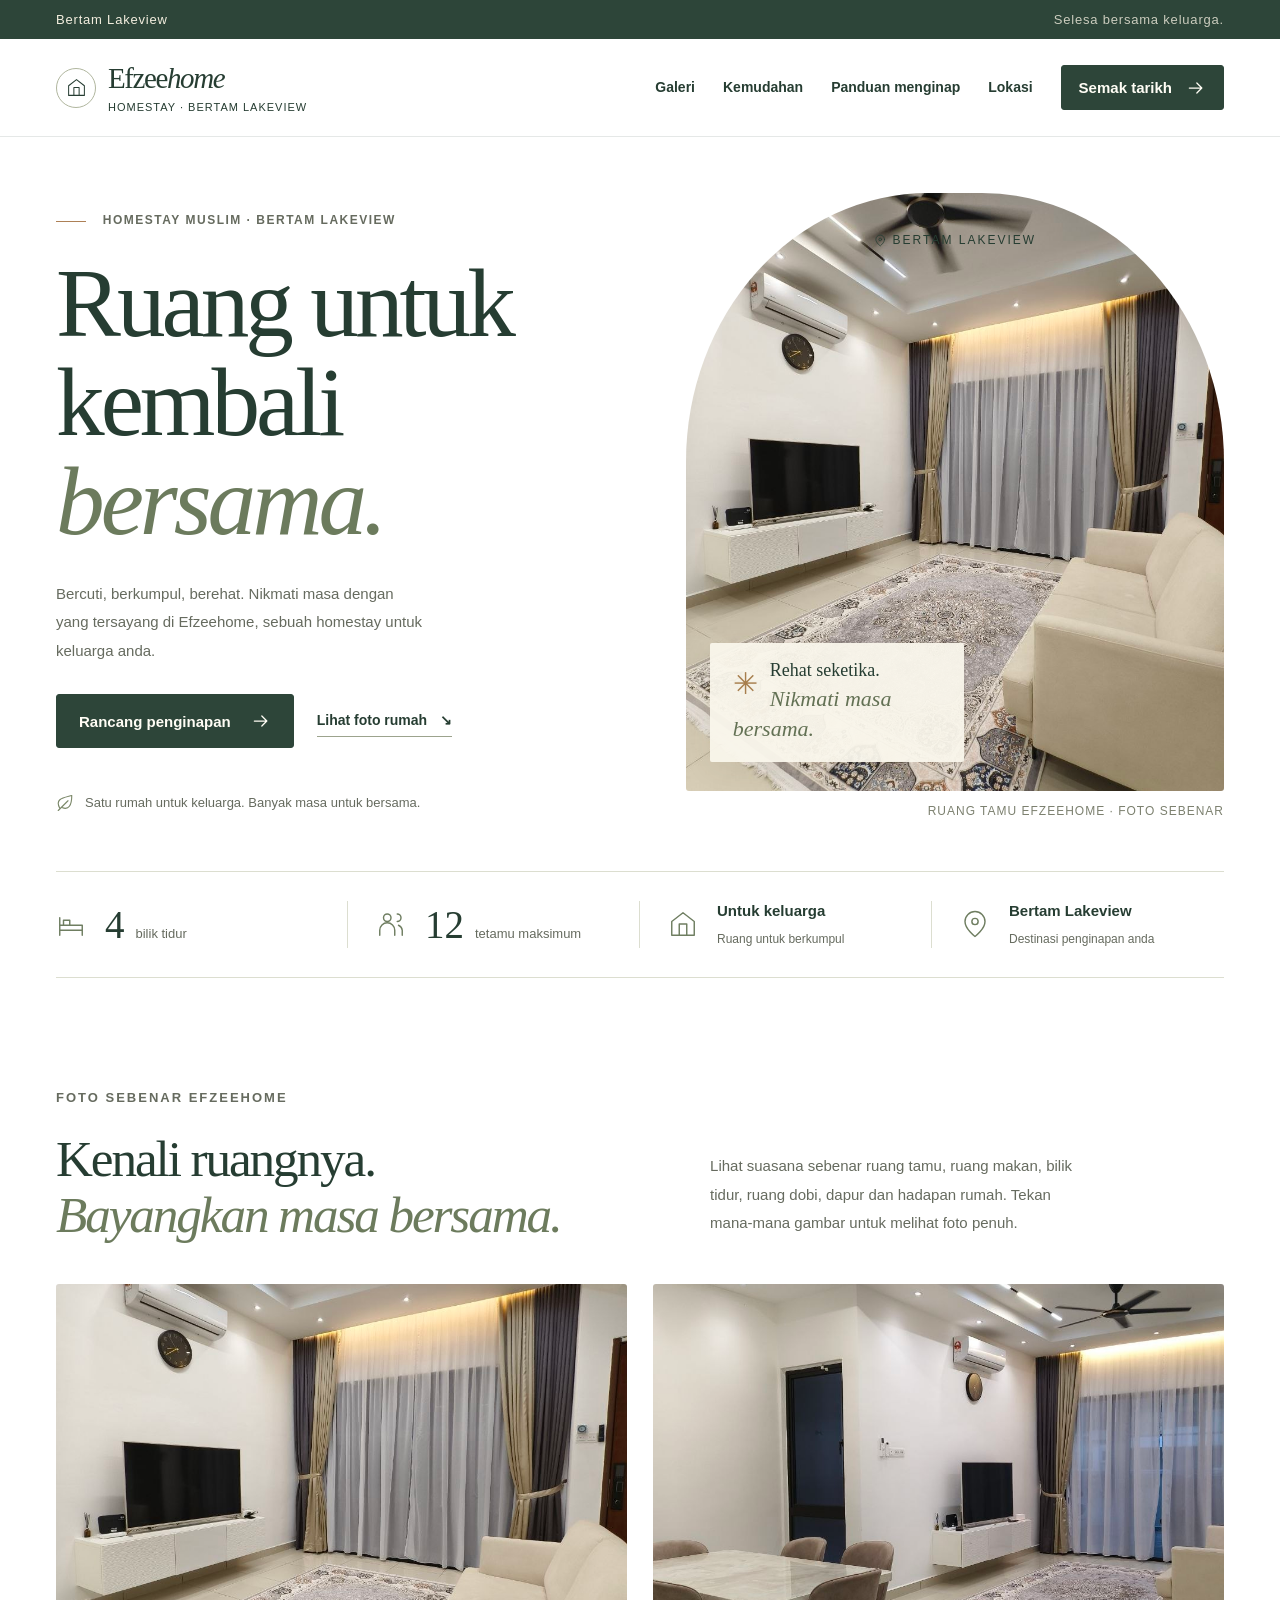
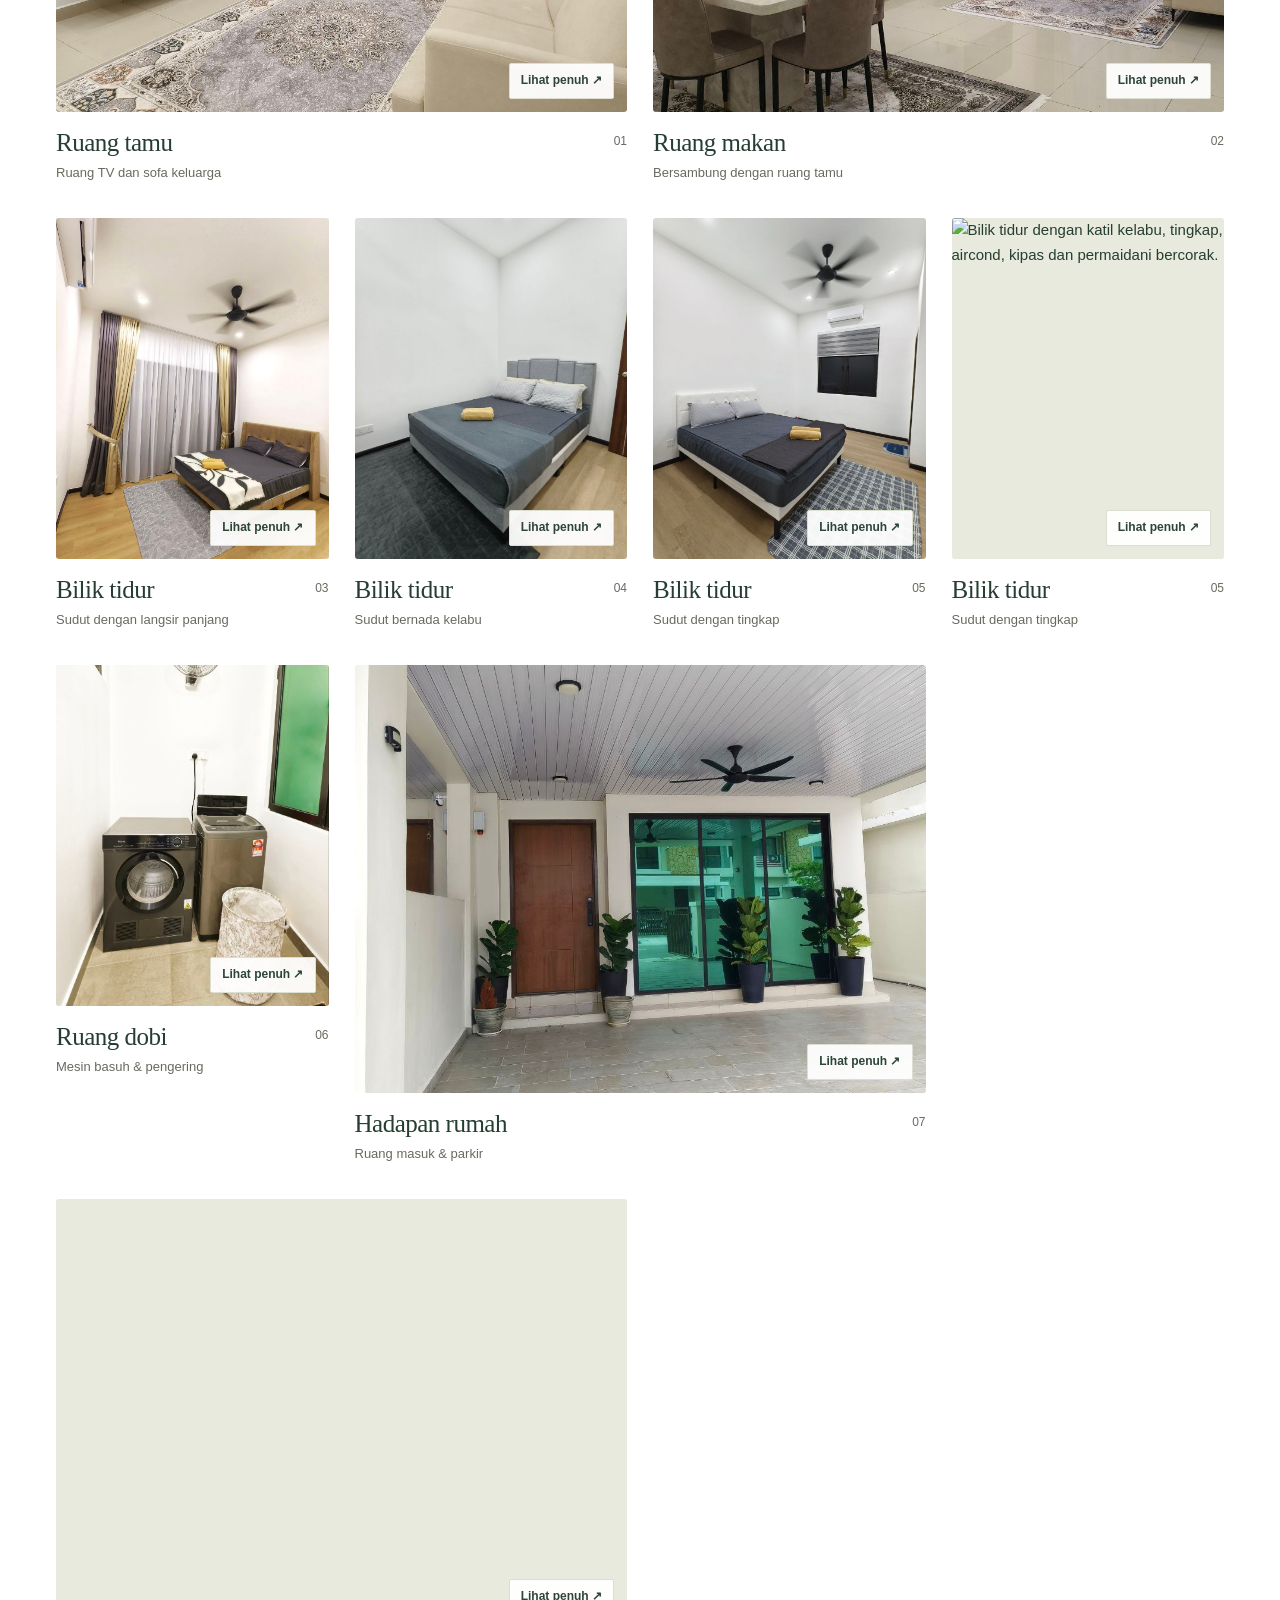
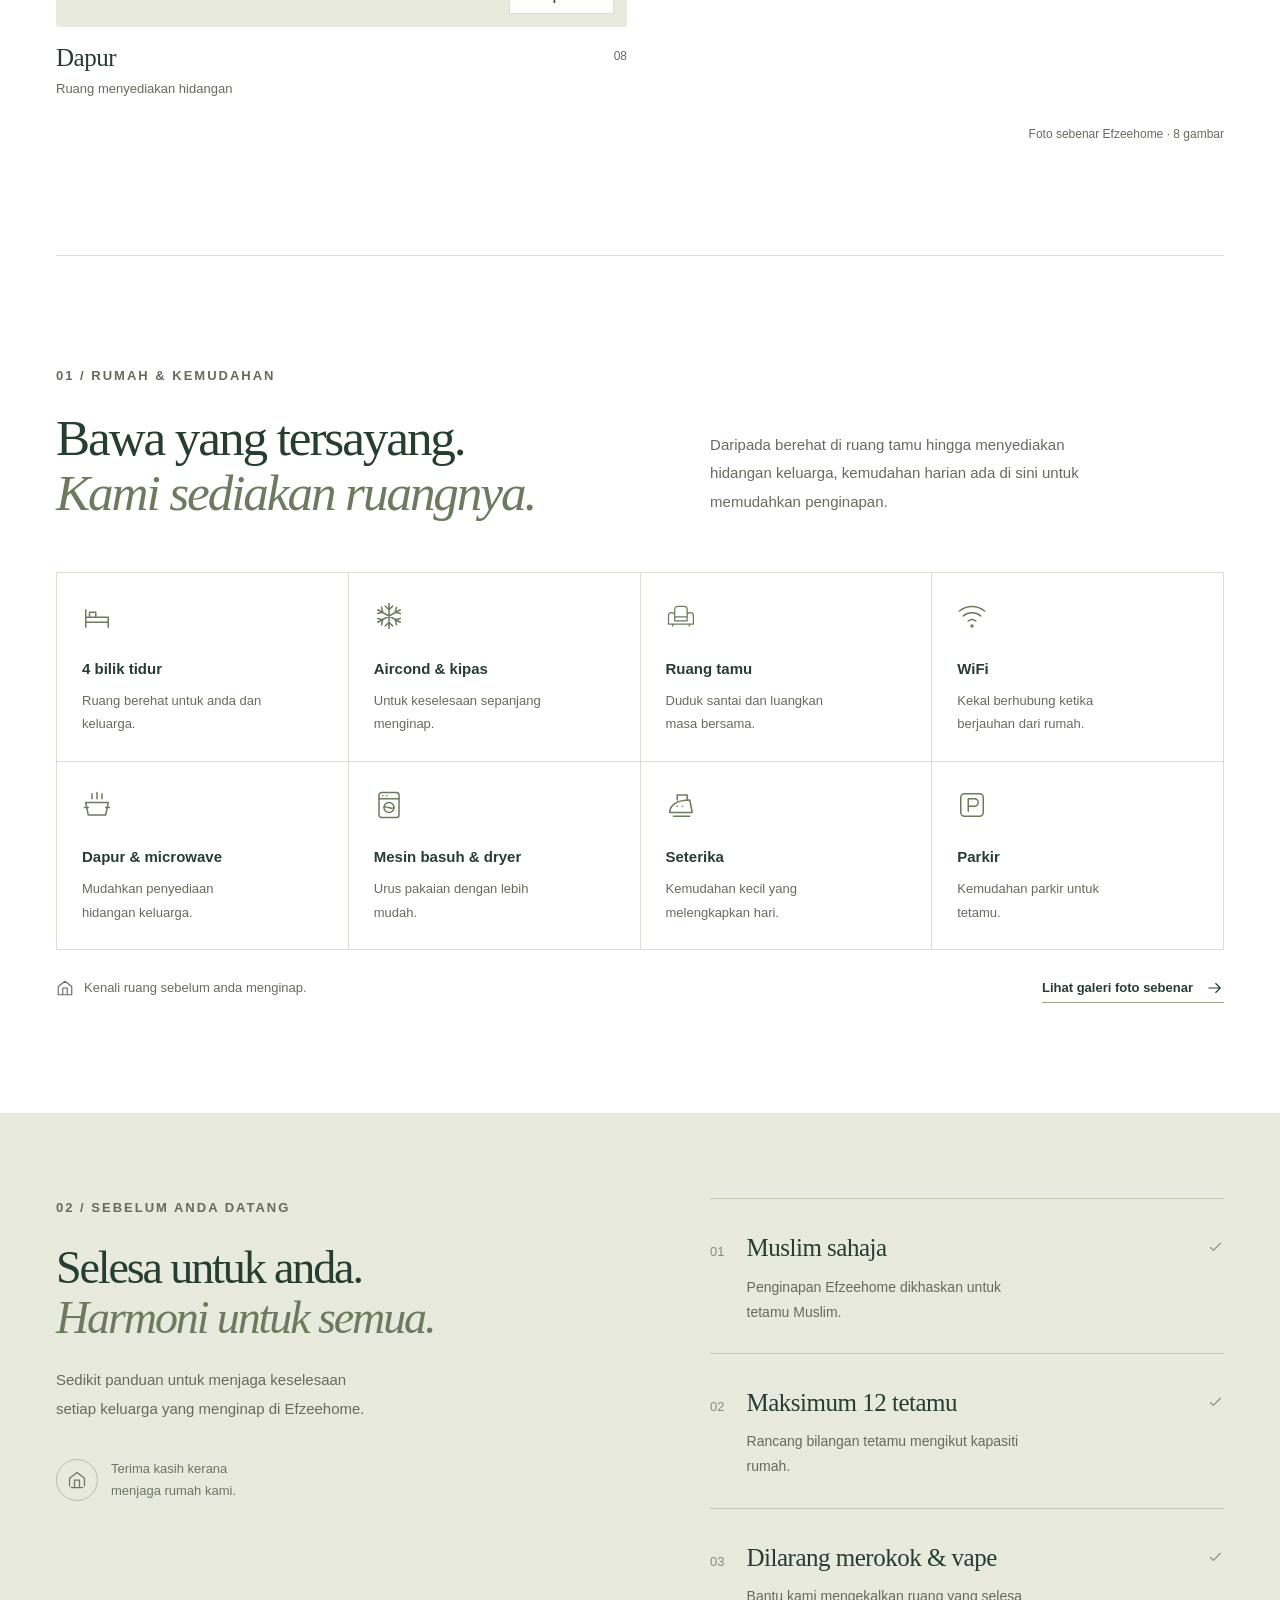
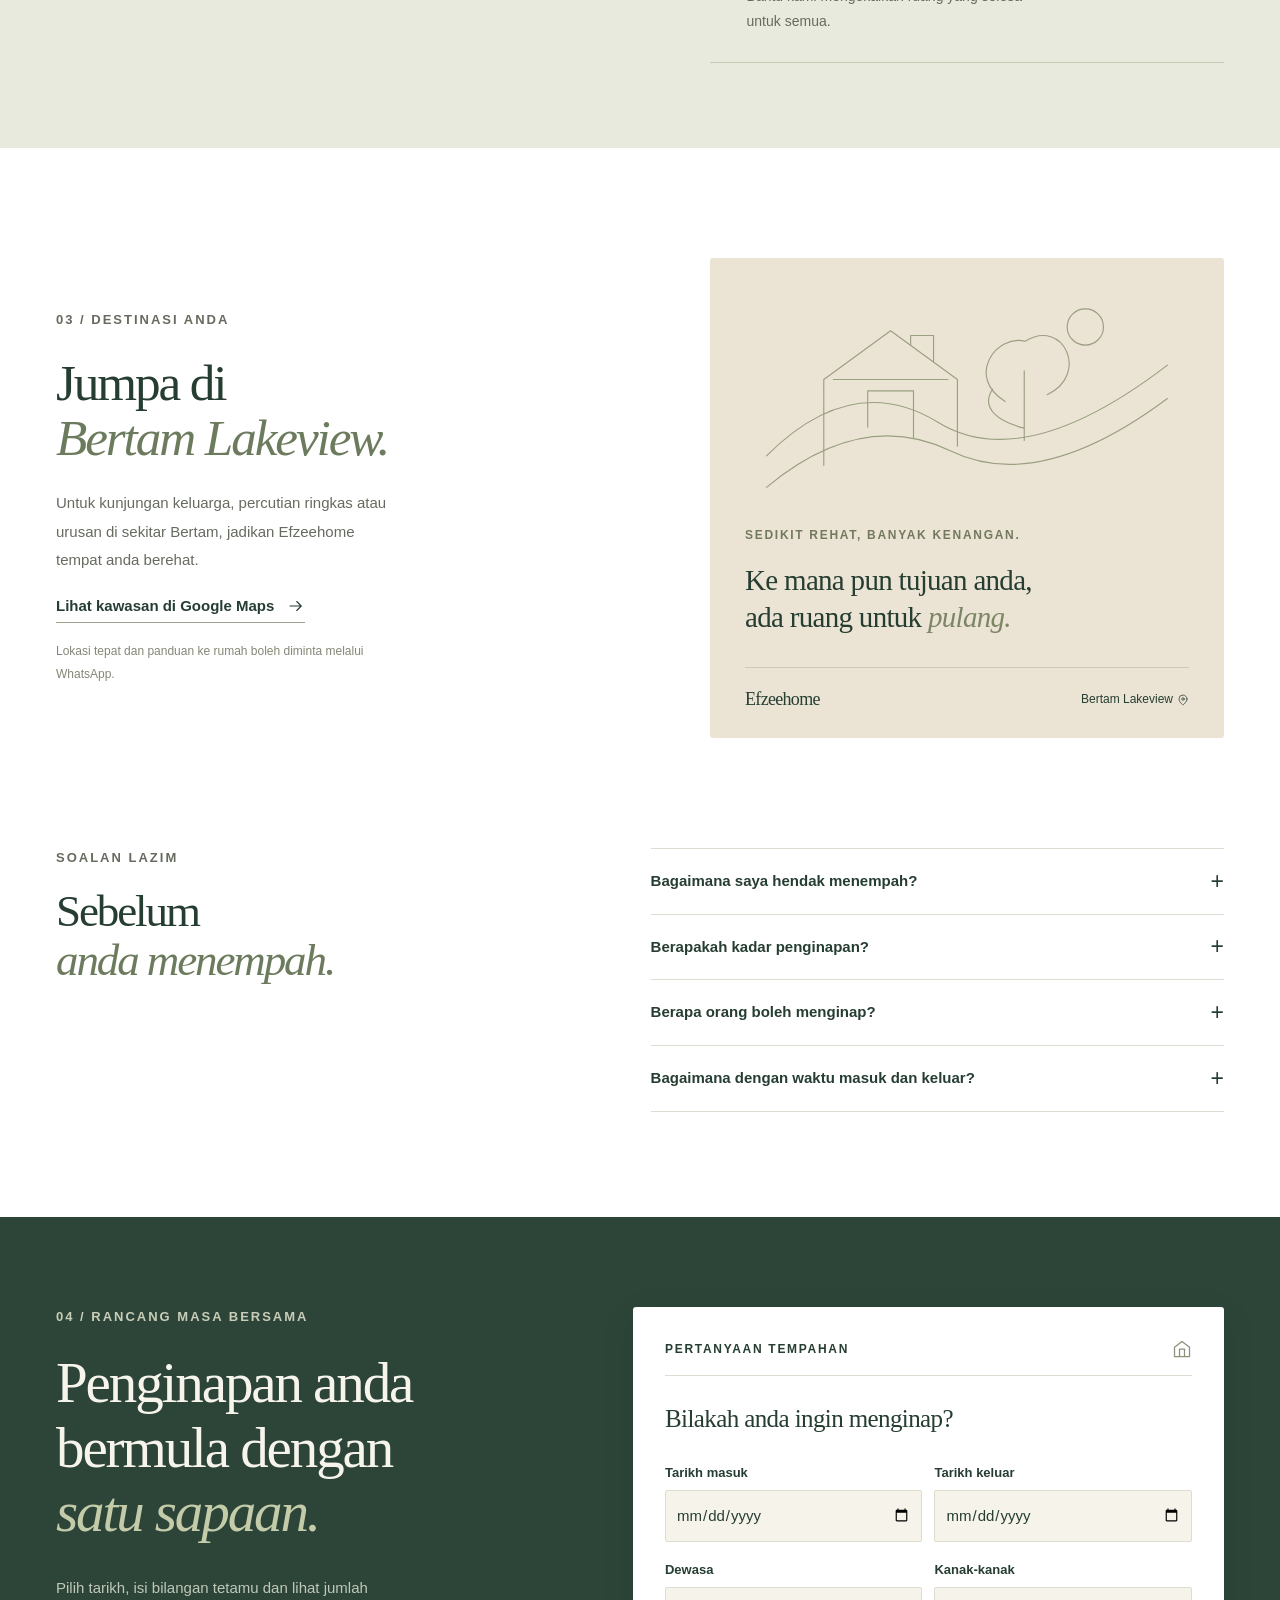
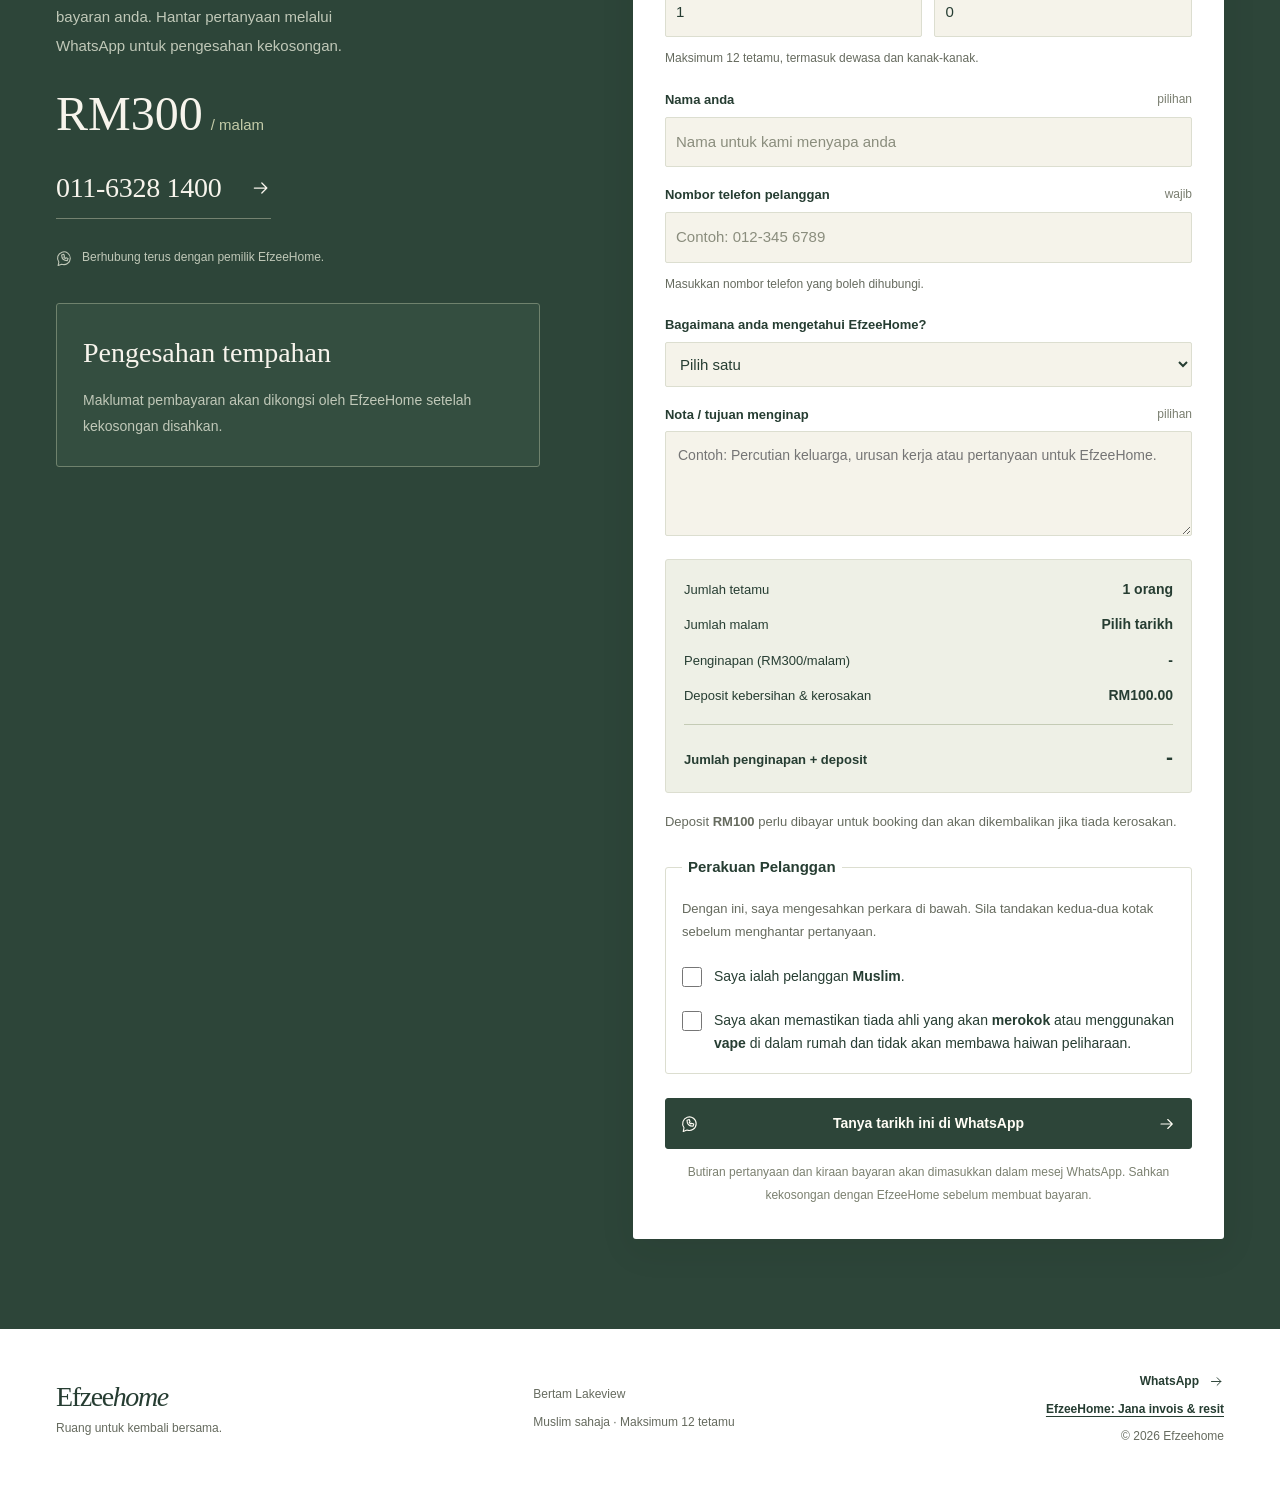
==== index.html @ b9b0daaa "add bilik4 image and index" ====
<!doctype html>
<html lang="ms" class="no-js">
<head>
  <meta charset="utf-8">
  <meta name="viewport" content="width=device-width, initial-scale=1">
  <meta name="theme-color" content="#2d4539">
  <meta name="description" content="Efzeehome, homestay Muslim di Bertam Lakeview. 4 bilik tidur, maksimum 12 tetamu dan kemudahan untuk keluarga. Tanya kadar dan kekosongan melalui WhatsApp.">
  <meta property="og:title" content="Efzeehome — Ruang untuk kembali bersama">
  <meta property="og:description" content="Homestay keluarga di Bertam Lakeview. 4 bilik tidur, maksimum 12 tetamu. Semak tarikh melalui WhatsApp.">
  <meta property="og:type" content="website">
  <meta property="og:locale" content="ms_MY">
  <meta property="og:url" content="https://efzeehome-bertam.vocalhen32.chatgpt.site">
  <meta property="og:image" content="assets/images/share-card.png">
  <link rel="canonical" href="https://efzeehome-bertam.vocalhen32.chatgpt.site">
  <link rel="icon" href="assets/icons/favicon.svg" type="image/svg+xml">
  <link rel="preload" href="assets/images/ruang-tamu.jpg" as="image" type="image/jpeg">
  <link rel="stylesheet" href="css/style.css">
  <script src="js/script.js" defer></script>
  <title>Efzeehome | Homestay Keluarga di Bertam Lakeview</title>
</head>
<body>
<a class="skip-link" href="#utama">Langkau ke kandungan</a>
<svg class="icon-defs" xmlns="http://www.w3.org/2000/svg" aria-hidden="true"><defs>
  <symbol id="i-arrow" viewBox="0 0 24 24"><path d="M4 12h15m-6-6 6 6-6 6"/></symbol>
  <symbol id="i-home" viewBox="0 0 24 24"><path d="m3 10 9-7 9 7v11H3ZM9 21v-9h6v9"/></symbol>
  <symbol id="i-bed" viewBox="0 0 24 24"><path d="M3 7v14m18-8v8M3 17h18M3 13h18v4H3ZM6 9h5v4H6Z"/></symbol>
  <symbol id="i-people" viewBox="0 0 24 24"><circle cx="9" cy="7" r="3"/><path d="M3 21v-4a6 6 0 0 1 12 0v4m2-17a3 3 0 0 1 0 6m1 3a5 5 0 0 1 3 4v4"/></symbol>
  <symbol id="i-wifi" viewBox="0 0 24 24"><path d="M2 8a16 16 0 0 1 20 0M5 12a11 11 0 0 1 14 0m-10 4a5 5 0 0 1 6 0"/><circle cx="12" cy="20" r=".8"/></symbol>
  <symbol id="i-snow" viewBox="0 0 24 24"><path d="M12 2v20M3 7l18 10M3 17 21 7M9 4l3 3 3-3M9 20l3-3 3 3M3 10l4-1-1-4M18 19l-1-4 4-1M6 19l1-4-4-1M21 10l-4-1 1-4"/></symbol>
  <symbol id="i-kitchen" viewBox="0 0 24 24"><path d="M3 10h18l-2 10H5ZM5 14H2m17 0h3M8 7V3m4 4V2m4 5V3"/></symbol>
  <symbol id="i-washer" viewBox="0 0 24 24"><rect x="4" y="2" width="16" height="20" rx="2"/><path d="M4 7h16M7 4.5h.1m3 0h.1"/><circle cx="12" cy="14" r="4"/><path d="M8 14c2-2 5 2 8 0"/></symbol>
  <symbol id="i-iron" viewBox="0 0 24 24"><path d="M3 18c0-6 6-10 16-10l2 10ZM9 8V4h8v4M6 21h13m-10-8h.1m4 0h.1"/></symbol>
  <symbol id="i-parking" viewBox="0 0 24 24"><rect x="3" y="3" width="18" height="18" rx="3"/><path d="M9 17V7h5a3 3 0 0 1 0 6H9"/></symbol>
  <symbol id="i-sofa" viewBox="0 0 24 24"><path d="M6 11V7a3 3 0 0 1 3-3h6a3 3 0 0 1 3 3v4M6 14h12M3 10a3 3 0 0 1 3 3v5h12v-5a3 3 0 0 1 6 0v8H0v-8a3 3 0 0 1 3-3ZM4 21v2m16-2v2" transform="translate(2 1) scale(.83)"/></symbol>
  <symbol id="i-micro" viewBox="0 0 24 24"><rect x="2" y="5" width="20" height="14" rx="2"/><path d="M5 8h10v8H5ZM18 9h1m-1 4h1M5 21v-2m14 2v-2"/></symbol>
  <symbol id="i-pin" viewBox="0 0 24 24"><path d="M20 10c0 6-8 12-8 12S4 16 4 10a8 8 0 1 1 16 0Z"/><circle cx="12" cy="10" r="2.5"/></symbol>
  <symbol id="i-check" viewBox="0 0 24 24"><path d="m5 12 4 4L19 6"/></symbol>
  <symbol id="i-chat" viewBox="0 0 24 24"><path d="m4 17-1 5 5-2a9 9 0 1 0-4-3Z"/><path d="M8 7c0 5 3 8 8 8l1-3-3-1-1 1-2-2 1-1-1-3Z"/></symbol>
  <symbol id="i-leaf" viewBox="0 0 24 24"><path d="M5 19C-2 6 10 5 21 2c0 13-4 20-13 16M3 22 16 9"/></symbol>
</defs></svg>

<div class="topline"><span>Bertam Lakeview</span><span class="topline-right">Selesa bersama keluarga.</span></div>
<header class="site-header">
  <div class="header-inner">
    <a class="brand" href="#" aria-label="Efzeehome, halaman utama"><span class="brand-mark"><svg class="icon" aria-hidden="true"><use href="#i-home"/></svg></span><span>Efzee<span class="brand-light">home</span><small>HOMESTAY · BERTAM LAKEVIEW</small></span></a>
    <button class="menu-toggle" aria-expanded="false" aria-controls="main-nav"><span class="menu-bars" aria-hidden="true"></span><span class="menu-label">Menu</span></button>
    <nav id="main-nav" aria-label="Navigasi utama">
      <a href="#galeri">Galeri</a><a href="#kemudahan">Kemudahan</a><a href="#panduan">Panduan menginap</a><a href="#lokasi">Lokasi</a>
      <a href="#tempahan" class="button button-small">Semak tarikh <svg class="icon" aria-hidden="true"><use href="#i-arrow"/></svg></a>
    </nav>
  </div>
</header>

<main id="utama">
  <section class="hero section-wrap" aria-labelledby="hero-title">
    <div class="hero-copy">
      <p class="eyebrow"><span class="tiny-line"></span> HOMESTAY MUSLIM · BERTAM LAKEVIEW</p>
      <h1 id="hero-title">Ruang untuk<br>kembali<br><em>bersama.</em></h1>
      <p class="hero-description">Bercuti, berkumpul, berehat. Nikmati masa dengan yang tersayang di Efzeehome, sebuah homestay untuk keluarga anda.</p>
      <div class="hero-actions"><a class="button" href="#tempahan">Rancang penginapan <svg class="icon" aria-hidden="true"><use href="#i-arrow"/></svg></a><a class="text-link" href="#galeri">Lihat foto rumah <span aria-hidden="true">↘</span></a></div>
      <div class="hero-note"><svg class="icon" aria-hidden="true"><use href="#i-leaf"/></svg><span>Satu rumah untuk keluarga. Banyak masa untuk bersama.</span></div>
    </div>
    <figure class="hero-art">
      <div class="art-frame"><img src="assets/images/ruang-tamu.jpg" alt="Ruang tamu sebenar Efzeehome dengan sofa krim, televisyen, permaidani dan langsir panjang." width="960" height="1280" fetchpriority="high"><div class="art-label"><span class="small-sun" aria-hidden="true">✳</span> Rehat seketika.<br><em>Nikmati masa bersama.</em></div><div class="art-location"><svg class="icon" aria-hidden="true"><use href="#i-pin"/></svg> Bertam Lakeview</div></div>
      <figcaption>RUANG TAMU EFZEEHOME · FOTO SEBENAR</figcaption>
    </figure>
  </section>

  <section class="quick-facts section-wrap" aria-label="Ringkasan penginapan">
    <div class="fact"><svg class="icon" aria-hidden="true"><use href="#i-bed"/></svg><div><strong>4</strong><span>bilik tidur</span></div></div>
    <div class="fact"><svg class="icon" aria-hidden="true"><use href="#i-people"/></svg><div><strong>12</strong><span>tetamu maksimum</span></div></div>
    <div class="fact fact-text"><svg class="icon" aria-hidden="true"><use href="#i-home"/></svg><div><strong>Untuk keluarga</strong><span>Ruang untuk berkumpul</span></div></div>
    <div class="fact fact-text"><svg class="icon" aria-hidden="true"><use href="#i-pin"/></svg><div><strong>Bertam Lakeview</strong><span>Destinasi penginapan anda</span></div></div>
  </section>

  <section id="galeri" class="gallery-section section-wrap section-space" aria-labelledby="gallery-title">
    <div class="section-heading"><p class="eyebrow">FOTO SEBENAR EFZEEHOME</p><h2 id="gallery-title">Kenali ruangnya.<br><em>Bayangkan masa bersama.</em></h2><p>Lihat suasana sebenar ruang tamu, ruang makan, bilik tidur, ruang dobi, dapur dan hadapan rumah. Tekan mana-mana gambar untuk melihat foto penuh.</p></div>
    <div class="photo-grid">
      <a class="gallery-card gallery-wide" href="assets/images/ruang-tamu.jpg" target="_blank" rel="noopener noreferrer" aria-label="Lihat foto penuh: Ruang tamu · Ruang TV dan sofa keluarga" aria-haspopup="dialog" aria-controls="photo-viewer" data-caption="Ruang tamu · Ruang TV dan sofa keluarga">
        <figure><div class="gallery-image"><img src="assets/images/ruang-tamu.jpg" alt="Ruang tamu dengan televisyen, sofa krim, permaidani dan langsir panjang." width="960" height="1280" loading="lazy" decoding="async"><span class="gallery-expand" aria-hidden="true">Lihat penuh ↗</span></div><figcaption><div><h3>Ruang tamu</h3><p>Ruang TV dan sofa keluarga</p></div><span class="gallery-number" aria-hidden="true">01</span></figcaption></figure>
      </a>
      <a class="gallery-card gallery-wide" href="assets/images/ruang-makan.jpg" target="_blank" rel="noopener noreferrer" aria-label="Lihat foto penuh: Ruang makan · Bersambung dengan ruang tamu" aria-haspopup="dialog" aria-controls="photo-viewer" data-caption="Ruang makan · Bersambung dengan ruang tamu">
        <figure><div class="gallery-image"><img src="assets/images/ruang-makan.jpg" alt="Meja makan dan kerusi, dengan ruang tamu Efzeehome di bahagian belakang." width="960" height="1280" loading="lazy" decoding="async"><span class="gallery-expand" aria-hidden="true">Lihat penuh ↗</span></div><figcaption><div><h3>Ruang makan</h3><p>Bersambung dengan ruang tamu</p></div><span class="gallery-number" aria-hidden="true">02</span></figcaption></figure>
      </a>
      <a class="gallery-card" href="assets/images/bilik-langsir.jpg" target="_blank" rel="noopener noreferrer" aria-label="Lihat foto penuh: Bilik tidur · Sudut dengan langsir panjang" aria-haspopup="dialog" aria-controls="photo-viewer" data-caption="Bilik tidur 1 · Sudut dengan langsir panjang">
        <figure><div class="gallery-image"><img src="assets/images/bilik-langsir.jpg" alt="Bilik tidur dengan katil berkepala kayu, langsir panjang, permaidani dan kipas siling." width="998" height="1280" loading="lazy" decoding="async"><span class="gallery-expand" aria-hidden="true">Lihat penuh ↗</span></div><figcaption><div><h3>Bilik tidur</h3><p>Sudut dengan langsir panjang</p></div><span class="gallery-number" aria-hidden="true">03</span></figcaption></figure>
      </a>
      <a class="gallery-card" href="assets/images/bilik-kelabu-terkini.jpg" target="_blank" rel="noopener noreferrer" aria-label="Lihat foto penuh: Bilik tidur · Sudut bernada kelabu" aria-haspopup="dialog" aria-controls="photo-viewer" data-caption="Bilik tidur 2 · Sudut bernada kelabu">
        <figure><div class="gallery-image"><img src="assets/images/bilik-kelabu-terkini.jpg" alt="Bilik tidur dengan katil kelabu, bantal, tuala dan permaidani gelap." width="960" height="1280" loading="lazy" decoding="async"><span class="gallery-expand" aria-hidden="true">Lihat penuh ↗</span></div><figcaption><div><h3>Bilik tidur</h3><p>Sudut bernada kelabu</p></div><span class="gallery-number" aria-hidden="true">04</span></figcaption></figure>
      </a>
      <a class="gallery-card" href="assets/images/bilik-tingkap.jpg" target="_blank" rel="noopener noreferrer" aria-label="Lihat foto penuh: Bilik tidur · Sudut dengan tingkap" aria-haspopup="dialog" aria-controls="photo-viewer" data-caption="Bilik tidur 3 · Sudut dengan tingkap">
        <figure><div class="gallery-image"><img src="assets/images/bilik-tingkap.jpg" alt="Bilik tidur dengan katil kelabu, tingkap, aircond, kipas dan permaidani bercorak." width="960" height="1280" loading="lazy" decoding="async"><span class="gallery-expand" aria-hidden="true">Lihat penuh ↗</span></div><figcaption><div><h3>Bilik tidur</h3><p>Sudut dengan tingkap</p></div><span class="gallery-number" aria-hidden="true">05</span></figcaption></figure>
      </a>

      <a class="gallery-card" href="assets/images/bilik4.jpg" target="_blank" rel="noopener noreferrer" aria-label="Lihat foto penuh: Bilik tidur · Sudut dengan tingkap" aria-haspopup="dialog" aria-controls="photo-viewer" data-caption="Bilik tidur 4 · Sudut dengan tingkap">
        <figure><div class="gallery-image"><img src="assets/images/bilik4.jpg" alt="Bilik tidur dengan katil kelabu, tingkap, aircond, kipas dan permaidani bercorak." width="960" height="1280" loading="lazy" decoding="async"><span class="gallery-expand" aria-hidden="true">Lihat penuh ↗</span></div><figcaption><div><h3>Bilik tidur</h3><p>Sudut dengan tingkap</p></div><span class="gallery-number" aria-hidden="true">05</span></figcaption></figure>
      </a>

      <a class="gallery-card gallery-laundry" href="assets/images/ruang-dobi.jpg" target="_blank" rel="noopener noreferrer" aria-label="Lihat foto penuh: Ruang dobi · Mesin basuh &amp; pengering" aria-haspopup="dialog" aria-controls="photo-viewer" data-caption="Ruang dobi · Mesin basuh &amp; pengering">
        <figure><div class="gallery-image"><img src="assets/images/ruang-dobi.jpg" alt="Ruang dobi EfzeeHome dengan mesin basuh, mesin pengering, bakul pakaian dan kipas dinding." width="841" height="1280" loading="lazy" decoding="async"><span class="gallery-expand" aria-hidden="true">Lihat penuh ↗</span></div><figcaption><div><h3>Ruang dobi</h3><p>Mesin basuh & pengering</p></div><span class="gallery-number" aria-hidden="true">06</span></figcaption></figure>
      </a>
      <a class="gallery-card gallery-wide" href="assets/images/hadapan-rumah.jpg" target="_blank" rel="noopener noreferrer" aria-label="Lihat foto penuh: Hadapan rumah · Ruang masuk &amp; parkir" aria-haspopup="dialog" aria-controls="photo-viewer" data-caption="Hadapan rumah · Ruang masuk &amp; parkir">
        <figure><div class="gallery-image"><img src="assets/images/hadapan-rumah.jpg" alt="Ruang berbumbung di hadapan rumah dengan pintu utama dan pintu kaca." width="960" height="1280" loading="lazy" decoding="async"><span class="gallery-expand" aria-hidden="true">Lihat penuh ↗</span></div><figcaption><div><h3>Hadapan rumah</h3><p>Ruang masuk & parkir</p></div><span class="gallery-number" aria-hidden="true">07</span></figcaption></figure>
      </a>
      <a class="gallery-card gallery-wide" href="assets/images/dapur.jpg" target="_blank" rel="noopener noreferrer" aria-label="Lihat foto penuh: Dapur · Ruang menyediakan hidangan" aria-haspopup="dialog" aria-controls="photo-viewer" data-caption="Dapur · Ruang menyediakan hidangan">
        <figure><div class="gallery-image"><img src="assets/images/dapur.jpg" alt="Dapur sebenar Efzeehome dengan kabinet putih, peti sejuk dan ruang kaunter." width="960" height="1280" loading="lazy" decoding="async"><span class="gallery-expand" aria-hidden="true">Lihat penuh ↗</span></div><figcaption><div><h3>Dapur</h3><p>Ruang menyediakan hidangan</p></div><span class="gallery-number" aria-hidden="true">08</span></figcaption></figure>
      </a>
    </div>
    <p class="gallery-footnote">Foto sebenar Efzeehome · 8 gambar</p>
  </section>

  <section id="kemudahan" class="amenities section-wrap section-space" aria-labelledby="amenity-title">
    <div class="section-heading"><p class="eyebrow">01 / RUMAH & KEMUDAHAN</p><h2 id="amenity-title">Bawa yang tersayang.<br><em>Kami sediakan ruangnya.</em></h2><p>Daripada berehat di ruang tamu hingga menyediakan hidangan keluarga, kemudahan harian ada di sini untuk memudahkan penginapan.</p></div>
    <div class="amenity-grid">
      <article class="amenity"><svg class="icon" aria-hidden="true"><use href="#i-bed"/></svg><h3>4 bilik tidur</h3><p>Ruang berehat untuk anda dan keluarga.</p></article>
      <article class="amenity"><svg class="icon" aria-hidden="true"><use href="#i-snow"/></svg><h3>Aircond & kipas</h3><p>Untuk keselesaan sepanjang menginap.</p></article>
      <article class="amenity"><svg class="icon" aria-hidden="true"><use href="#i-sofa"/></svg><h3>Ruang tamu</h3><p>Duduk santai dan luangkan masa bersama.</p></article>
      <article class="amenity"><svg class="icon" aria-hidden="true"><use href="#i-wifi"/></svg><h3>WiFi</h3><p>Kekal berhubung ketika berjauhan dari rumah.</p></article>
      <article class="amenity"><svg class="icon" aria-hidden="true"><use href="#i-kitchen"/></svg><h3>Dapur & microwave</h3><p>Mudahkan penyediaan hidangan keluarga.</p></article>
      <article class="amenity"><svg class="icon" aria-hidden="true"><use href="#i-washer"/></svg><h3>Mesin basuh & dryer</h3><p>Urus pakaian dengan lebih mudah.</p></article>
      <article class="amenity"><svg class="icon" aria-hidden="true"><use href="#i-iron"/></svg><h3>Seterika</h3><p>Kemudahan kecil yang melengkapkan hari.</p></article>
      <article class="amenity"><svg class="icon" aria-hidden="true"><use href="#i-parking"/></svg><h3>Parkir</h3><p>Kemudahan parkir untuk tetamu.</p></article>
    </div>
    <div class="photo-note"><span><svg class="icon" aria-hidden="true"><use href="#i-home"/></svg> Kenali ruang sebelum anda menginap.</span><a class="text-link" href="#galeri">Lihat galeri foto sebenar <svg class="icon" aria-hidden="true"><use href="#i-arrow"/></svg></a></div>
  </section>

  <section id="panduan" class="stay-guide" aria-labelledby="guide-title"><div class="section-wrap guide-inner">
    <div class="guide-intro"><p class="eyebrow">02 / SEBELUM ANDA DATANG</p><h2 id="guide-title">Selesa untuk anda.<br><em>Harmoni untuk semua.</em></h2><p>Sedikit panduan untuk menjaga keselesaan setiap keluarga yang menginap di Efzeehome.</p><div class="guide-seal"><svg class="icon" aria-hidden="true"><use href="#i-home"/></svg><span>Terima kasih kerana<br>menjaga rumah kami.</span></div></div>
    <div class="rules"><article class="rule"><span class="rule-number">01</span><div><h3>Muslim sahaja</h3><p>Penginapan Efzeehome dikhaskan untuk tetamu Muslim.</p></div><svg class="icon" aria-hidden="true"><use href="#i-check"/></svg></article><article class="rule"><span class="rule-number">02</span><div><h3>Maksimum 12 tetamu</h3><p>Rancang bilangan tetamu mengikut kapasiti rumah.</p></div><svg class="icon" aria-hidden="true"><use href="#i-check"/></svg></article><article class="rule"><span class="rule-number">03</span><div><h3>Dilarang merokok & vape</h3><p>Bantu kami mengekalkan ruang yang selesa untuk semua.</p></div><svg class="icon" aria-hidden="true"><use href="#i-check"/></svg></article></div>
  </div></section>

  <section id="lokasi" class="location section-wrap section-space" aria-labelledby="location-title">
    <div class="location-title"><p class="eyebrow">03 / DESTINASI ANDA</p><h2 id="location-title">Jumpa di<br><em>Bertam Lakeview.</em></h2><p>Untuk kunjungan keluarga, percutian ringkas atau urusan di sekitar Bertam, jadikan Efzeehome tempat anda berehat.</p><a class="text-link" href="https://www.google.com/maps/search/?api=1&query=Bertam%20Lakeview" target="_blank" rel="noopener noreferrer">Lihat kawasan di Google Maps <svg class="icon" aria-hidden="true"><use href="#i-arrow"/></svg></a><p class="location-note">Lokasi tepat dan panduan ke rumah boleh diminta melalui WhatsApp.</p></div>
    <div class="location-card"><div class="location-ornament" aria-hidden="true"><svg viewBox="0 0 420 220"><path d="M0 180Q90 90 180 145T420 85M0 213Q100 130 193 175T420 120"/><path d="M60 190V100l70-51 70 51v70m-94-20v-38h48v49M70 100h120m-15-18V54h-24v10M270 164V91m-20 32c-42-26-9-71 21-63 40-25 68 35 23 56M270 151c-25-6-47-20-33-41"/><circle cx="334" cy="45" r="19"/></svg></div><span class="location-caption">SEDIKIT REHAT, BANYAK KENANGAN.</span><p>Ke mana pun tujuan anda,<br>ada ruang untuk <em>pulang.</em></p><div class="location-card-bottom"><span>Efzeehome</span><span>Bertam Lakeview <svg class="icon" aria-hidden="true"><use href="#i-pin"/></svg></span></div></div>
  </section>

  <section class="faq section-wrap" aria-labelledby="faq-title"><div><p class="eyebrow">SOALAN LAZIM</p><h2 id="faq-title">Sebelum<br><em>anda menempah.</em></h2></div><div class="faq-list">
    <details><summary>Bagaimana saya hendak menempah?<span aria-hidden="true">+</span></summary><p>Pilih tarikh dan bilangan tetamu di bawah, kemudian tekan butang WhatsApp. Pemilik akan mengesahkan kekosongan, kadar dan cara membuat tempahan.</p></details>
    <details><summary>Berapakah kadar penginapan?<span aria-hidden="true">+</span></summary><p>Kadar penginapan ialah RM300/malam. Deposit kebersihan dan kerosakan RM100 perlu dibayar untuk booking dan akan dikembalikan jika tiada kerosakan. Jumlah penginapan dan deposit dikira dalam borang di bawah. Sahkan kekosongan dengan pemilik sebelum membuat bayaran.</p></details>
    <details><summary>Berapa orang boleh menginap?<span aria-hidden="true">+</span></summary><p>Efzeehome mempunyai 4 bilik tidur dan menerima maksimum 12 tetamu. Penginapan dikhaskan untuk tetamu Muslim.</p></details>
    <details><summary>Bagaimana dengan waktu masuk dan keluar?<span aria-hidden="true">+</span></summary><p>Semak waktu daftar masuk, daftar keluar dan sebarang keperluan khas terus dengan pemilik semasa membuat pertanyaan.</p></details>
  </div></section>

  <section id="tempahan" class="booking-section" aria-labelledby="booking-title"><div class="section-wrap booking-layout">
    <div class="booking-copy"><p class="eyebrow">04 / RANCANG MASA BERSAMA</p><h2 id="booking-title">Penginapan anda<br>bermula dengan<br><em>satu sapaan.</em></h2><p>Pilih tarikh, isi bilangan tetamu dan lihat jumlah bayaran anda. Hantar pertanyaan melalui WhatsApp untuk pengesahan kekosongan.</p><div class="booking-rate"><strong>RM300</strong><span>/ malam</span></div><a class="phone-link" href="tel:+601163281400">011-6328 1400 <svg class="icon" aria-hidden="true"><use href="#i-arrow"/></svg></a><div class="booking-note"><svg class="icon" aria-hidden="true"><use href="#i-chat"/></svg><span>Berhubung terus dengan pemilik EfzeeHome.</span></div>
      <aside class="bank-card payment-confirmation" aria-labelledby="payment-info-title"><h3 id="payment-info-title">Pengesahan tempahan</h3><p>Maklumat pembayaran akan dikongsi oleh EfzeeHome setelah kekosongan disahkan.</p></aside>
      </div>
    <div class="booking-card"><div class="booking-card-header"><span class="eyebrow">PERTANYAAN TEMPAHAN</span><svg class="icon" aria-hidden="true"><use href="#i-home"/></svg></div><h3>Bilakah anda ingin menginap?</h3>
      <form id="booking-form" action="https://wa.me/601163281400" method="get">
        <div class="date-fields"><div class="field"><label for="checkin">Tarikh masuk</label><input type="date" id="checkin" name="checkin" required aria-describedby="form-error"></div><div class="field"><label for="checkout">Tarikh keluar</label><input type="date" id="checkout" name="checkout" required aria-describedby="form-error"></div></div>
        <div class="date-fields"><div class="field"><label for="adults">Dewasa</label><input type="number" id="adults" name="adults" min="1" max="12" step="1" value="1" required inputmode="numeric" aria-describedby="capacity-note form-error"></div><div class="field"><label for="children">Kanak-kanak</label><input type="number" id="children" name="children" min="0" max="11" step="1" value="0" required inputmode="numeric" aria-describedby="capacity-note form-error"></div></div>
        <p id="capacity-note" class="field-hint">Maksimum 12 tetamu, termasuk dewasa dan kanak-kanak.</p>
        <div class="field"><label for="guest-name">Nama anda <span>pilihan</span></label><input id="guest-name" name="guestName" autocomplete="name" placeholder="Nama untuk kami menyapa anda" maxlength="100"></div>
        <div class="field"><label for="guest-phone">Nombor telefon pelanggan <span>wajib</span></label><input type="tel" id="guest-phone" name="phoneNumber" autocomplete="tel" inputmode="tel" placeholder="Contoh: 012-345 6789" maxlength="25" required aria-describedby="phone-hint form-error"></div>
        <p id="phone-hint" class="field-hint">Masukkan nombor telefon yang boleh dihubungi.</p>
        <div class="field"><label for="discovery-source">Bagaimana anda mengetahui EfzeeHome?</label><select id="discovery-source" name="source" required><option value="" selected disabled>Pilih satu</option><option>Google search</option><option>Facebook</option><option>Mudah.com</option><option>Kenalan</option></select></div>
        <div class="field"><label for="guest-note">Nota / tujuan menginap <span>pilihan</span></label><textarea id="guest-note" name="note" rows="3" maxlength="600" placeholder="Contoh: Percutian keluarga, urusan kerja atau pertanyaan untuk EfzeeHome."></textarea></div>
        <div class="cost-summary" aria-live="polite" aria-label="Ringkasan tetamu dan bayaran"><dl>
          <div><dt>Jumlah tetamu</dt><dd id="guest-total">1 orang</dd></div>
          <div><dt>Jumlah malam</dt><dd id="stay-duration">Pilih tarikh</dd></div>
          <div><dt id="stay-label">Penginapan (RM300/malam)</dt><dd id="stay-cost">-</dd></div>
          <div><dt>Deposit kebersihan & kerosakan</dt><dd>RM100.00</dd></div>
          <div class="cost-total"><dt>Jumlah penginapan + deposit</dt><dd id="stay-total">-</dd></div>
        </dl></div>
        <p class="deposit-policy">Deposit <strong>RM100</strong> perlu dibayar untuk booking dan akan dikembalikan jika tiada kerosakan.</p>
        <fieldset class="booking-rules" aria-describedby="rules-hint">
          <legend>Perakuan Pelanggan</legend>
          <p id="rules-hint">Dengan ini, saya mengesahkan perkara di bawah. Sila tandakan kedua-dua kotak sebelum menghantar pertanyaan.</p>
          <label class="rule-confirmation" for="consent-muslim"><input type="checkbox" id="consent-muslim" name="consentMuslim" required><span>Saya ialah pelanggan <strong>Muslim</strong>.</span></label>
          <label class="rule-confirmation" for="consent-house-rules"><input type="checkbox" id="consent-house-rules" name="consentHouseRules" required><span>Saya akan memastikan tiada ahli yang akan <strong>merokok</strong> atau menggunakan <strong>vape</strong> di dalam rumah dan tidak akan membawa haiwan peliharaan.</span></label>
        </fieldset>
        <p id="form-error" class="form-error" role="alert" hidden></p>
        <button class="button booking-submit" type="submit"><svg class="icon" aria-hidden="true"><use href="#i-chat"/></svg> Tanya tarikh ini di WhatsApp <svg class="icon" aria-hidden="true"><use href="#i-arrow"/></svg></button>
        <p class="form-note">Butiran pertanyaan dan kiraan bayaran akan dimasukkan dalam mesej WhatsApp. Sahkan kekosongan dengan EfzeeHome sebelum membuat bayaran.</p>
      </form>
      <noscript><p class="noscript-note">Untuk pertanyaan tempahan, <a href="https://wa.me/601163281400" target="_blank" rel="noopener noreferrer">hubungi kami melalui WhatsApp</a>.</p></noscript>
    </div>
  </div></section>
</main>

<dialog id="photo-viewer" class="photo-viewer" aria-labelledby="photo-title">
  <div class="photo-viewer-inner">
    <div class="photo-viewer-top"><span class="eyebrow">EFZEEHOME / GALERI</span><button id="photo-close" class="photo-control" type="button" autofocus>Tutup <span aria-hidden="true">×</span></button></div>
    <div class="photo-stage"><img id="photo-full" alt="" width="960" height="1280"></div>
    <div class="photo-viewer-caption"><h3 id="photo-title">Foto Efzeehome</h3><span id="photo-count" aria-live="polite"></span></div>
    <div class="photo-viewer-nav"><button id="photo-prev" class="photo-control" type="button"><span aria-hidden="true">←</span> Sebelumnya</button><span class="photo-key-hint">Gunakan ← → untuk bertukar foto</span><button id="photo-next" class="photo-control" type="button">Seterusnya <span aria-hidden="true">→</span></button></div>
  </div>
</dialog>

<footer class="site-footer section-wrap"><div><a class="brand footer-brand" href="#">Efzee<span class="brand-light">home</span></a><p>Ruang untuk kembali bersama.</p></div><div class="footer-center"><span>Bertam Lakeview</span><span>Muslim sahaja · Maksimum 12 tetamu</span></div><div class="footer-contact"><a href="https://wa.me/601163281400" target="_blank" rel="noopener noreferrer">WhatsApp <svg class="icon" aria-hidden="true"><use href="#i-arrow"/></svg></a><a class="owner-link" href="https://efzeehome-pengurusan.vocalhen32.chatgpt.site">EfzeeHome: Jana invois & resit</a><span>© <span id="copyright-year">2026</span> Efzeehome</span></div></footer>
<a class="mobile-booking button" href="#tempahan">Semak tarikh penginapan <svg class="icon" aria-hidden="true"><use href="#i-arrow"/></svg></a>
</body>
</html>
---- css/style.css ----
:root{--page:#fff;--cream:#f7f4ec;--paper:#fff;--forest:#2d4539;--ink:#263d32;--sage:#e8eadd;--muted:#666b5f;--line:#dcded0;--gold:#ad8056;--serif:Georgia,'Times New Roman',serif;--sans:Inter,'Segoe UI',Arial,sans-serif}
*{box-sizing:border-box}html{scroll-behavior:smooth;scroll-padding-top:110px}body{margin:0;background:var(--page);color:var(--ink);font-family:var(--sans);font-size:15px;line-height:1.65;-webkit-font-smoothing:antialiased}a{color:inherit;text-decoration:none}button,input,select{font:inherit}button,a,input,select,summary{-webkit-tap-highlight-color:transparent}a,button,summary{touch-action:manipulation}button{cursor:pointer}button:disabled{cursor:wait}img{display:block;max-width:100%}button:focus-visible,a:focus-visible,summary:focus-visible,input:focus-visible,select:focus-visible{outline:3px solid #ae7549;outline-offset:5px}.icon{width:24px;height:24px;fill:none;stroke:currentColor;stroke-width:1.5;stroke-linecap:round;stroke-linejoin:round;flex-shrink:0}.icon-defs{position:absolute;width:0;height:0;overflow:hidden}.section-wrap{width:min(1232px,calc(100% - 112px));margin-inline:auto}.section-space{padding-block:110px}.eyebrow{font-size:13px;letter-spacing:2px;line-height:1.5;font-weight:650;margin:0 0 25px}.tiny-line{width:30px;height:1px;background:var(--gold);display:inline-block;vertical-align:middle;margin-right:12px}h1,h2,h3,p{margin-top:0}h1,h2{font-family:var(--serif);font-weight:400;letter-spacing:-2.1px;line-height:1.08}h2{font-size:clamp(38px,4vw,54px);margin-bottom:24px}h1 em,h2 em{font-weight:400;color:#6c7b5d}p{color:var(--muted)}.button{display:inline-flex;align-items:center;justify-content:center;gap:20px;min-height:54px;padding:15px 22px;background:var(--forest);color:#fffdf5;font-size:15px;font-weight:600;border:1px solid var(--forest);border-radius:3px;line-height:1.4;transition:background .18s,transform .18s}.button:hover{background:#3e5845;transform:translateY(-2px)}.button .icon{width:20px;height:20px}.button-small{min-height:42px;padding:11px 17px;gap:14px}.text-link{display:inline-flex;align-items:center;gap:13px;font-size:15px;font-weight:600;border-bottom:1px solid #9ca38d;padding-block:5px;line-height:1.5}.text-link:hover{color:#74805b;border-color:currentColor}.text-link .icon{width:18px;height:18px}.skip-link{position:fixed;top:8px;left:12px;z-index:1000;padding:12px 20px;background:white;transform:translateY(-150%)}.skip-link:focus{transform:none}
.topline{padding:9px 56px;background:var(--forest);color:#f3eedf;font-size:13px;letter-spacing:.8px;display:flex;justify-content:space-between}.topline-right{opacity:.8}.site-header{position:sticky;top:0;z-index:20;background:rgba(255,255,255,.97);border-bottom:1px solid rgba(45,69,57,.12)}.header-inner{max-width:1344px;margin:auto;display:flex;justify-content:space-between;align-items:center;gap:30px;padding:22px 56px}.brand{font-family:var(--serif);font-size:29px;letter-spacing:-1.4px;line-height:1.2;display:flex;align-items:center;gap:12px}.brand-light{font-style:italic;font-weight:400}.brand-mark{width:40px;height:40px;display:grid;place-items:center;border:1px solid #afb59d;border-radius:50%}.brand-mark .icon{width:21px;height:21px;stroke-width:1.15}.brand small{font-family:var(--sans);font-size:12px;font-weight:500;letter-spacing:1.8px;display:block;margin-top:5px}.header-inner nav{display:flex;align-items:center;gap:28px;font-size:14px;font-weight:550}.header-inner nav>a:not(.button){padding-block:10px;border-bottom:1px solid transparent}.header-inner nav>a:not(.button):hover{border-color:var(--gold)}.menu-toggle{display:none}
.hero{display:grid;grid-template-columns:1.04fr 1fr;gap:6%;padding-top:52px;padding-bottom:45px;align-items:center}.hero-copy{padding-block:22px 12px}.hero .eyebrow{font-size:12px;letter-spacing:1.5px}.hero h1{font-size:clamp(60px,7.6vw,102px);line-height:1.015;letter-spacing:-4px;margin:0 0 29px}.hero-description{max-width:370px;font-size:15px;line-height:1.9;margin-bottom:29px}.hero-actions{display:flex;align-items:center;gap:23px;flex-wrap:wrap}.hero-actions .text-link{font-size:14px}.hero-note{display:flex;align-items:center;gap:11px;font-size:13px;color:var(--muted);margin-top:44px}.hero-note .icon{width:18px;height:18px;color:#7b8869}.hero-art{margin:0;position:relative}.art-frame{position:relative;overflow:hidden;border-radius:45% 45% 3px 3px;background:#e0d7c5;aspect-ratio: .9}.art-frame>img{width:100%;height:100%;object-fit:cover}.art-label{position:absolute;bottom:29px;left:24px;padding:15px 23px 17px;background:rgba(250,247,236,.94);font-family:var(--serif);font-size:18px;line-height:1.4;border-radius:2px;box-shadow:0 6px 30px #4f473215}.art-label em{color:#637154;font-size:22px}.small-sun{float:left;font-size:30px;color:#a77e4d;margin-right:12px;line-height:1.7}.art-location{position:absolute;top:38px;left:50%;transform:translateX(-50%);font-size:12px;text-transform:uppercase;letter-spacing:2px;display:flex;align-items:center;gap:6px;white-space:nowrap}.art-location .icon{width:13px;height:13px}.hero-art figcaption{font-size:12px;letter-spacing:1.6px;text-align:right;color:#7c806f;margin-top:11px}
.quick-facts{border-top:1px solid var(--line);border-bottom:1px solid var(--line);display:grid;grid-template-columns:repeat(4,1fr);padding-block:29px}.fact{display:flex;align-items:center;gap:19px;padding-left:28px;border-right:1px solid var(--line)}.fact:first-child{padding-left:0}.fact:last-child{border:0}.fact>.icon{width:30px;height:30px;color:#6f7e61;stroke-width:1.15}.fact>div{display:flex;align-items:baseline;gap:11px}.fact strong{font-family:var(--serif);font-size:39px;font-weight:400;line-height:1}.fact span{font-size:13px;color:var(--muted)}.fact-text>div{display:block}.fact-text strong{font-family:var(--sans);font-size:15px;font-weight:600;display:block;margin-bottom:9px}.fact-text span{display:block;font-size:12px}
.section-heading{display:grid;grid-template-columns:1fr 1fr;column-gap:12%;align-items:end}.section-heading .eyebrow{grid-column:1/-1;margin-bottom:24px}.section-heading h2{margin-bottom:0}.section-heading>p:last-child{font-size:15px;max-width:375px;line-height:1.9;margin-bottom:4px}.amenity-grid{display:grid;grid-template-columns:repeat(4,1fr);margin-top:52px;border-top:1px solid var(--line);border-left:1px solid var(--line)}.amenity{border-bottom:1px solid var(--line);border-right:1px solid var(--line);padding:28px 25px 25px;transition:background .2s}.amenity:hover{background:#eeeee2}.amenity>.icon{width:30px;height:30px;stroke-width:1.2;margin-bottom:18px;color:#6c7b5b}.amenity h3{font-size:15px;margin-bottom:7px;font-weight:600}.amenity p{font-size:13px;line-height:1.8;margin-bottom:0;max-width:180px}.photo-note{margin-top:23px;display:flex;justify-content:space-between;align-items:center;gap:20px;font-size:13px}.photo-note>span{display:flex;gap:10px;align-items:center;color:var(--muted)}.photo-note>span .icon{width:18px;height:18px}.photo-note a{font-size:13px}
.stay-guide{background:var(--sage)}.guide-inner{padding-block:85px;display:grid;grid-template-columns:1fr 1fr;gap:12%}.guide-intro h2{font-size:46px}.guide-intro>p:not(.eyebrow){font-size:15px;max-width:310px;line-height:1.9}.guide-seal{margin-top:35px;display:flex;align-items:center;gap:13px;font-size:13px;color:#6d765f}.guide-seal>.icon{width:42px;height:42px;padding:10px;border:1px solid #b9c0a8;border-radius:50%}.rules{display:flex;flex-direction:column;justify-content:center}.rule{padding:28px 0;border-top:1px solid #c4cbb5;display:flex;gap:22px;align-items:baseline}.rule:last-child{border-bottom:1px solid #c4cbb5}.rule-number{font-size:13px;color:#839074}.rule h3{font-family:var(--serif);font-weight:400;font-size:25px;margin:0 0 6px;letter-spacing:-.5px}.rule p{font-size:14px;line-height:1.8;margin:0;max-width:300px}.rule>.icon{width:17px;height:17px;margin-left:auto;color:#82916c}
.location{display:grid;grid-template-columns:1fr 1fr;gap:12%;align-items:center}.location-title>p:not(.eyebrow){max-width:345px;font-size:15px;line-height:1.9}.location-title .location-note{font-size:12px!important;max-width:300px;margin:17px 0 0;color:#848776}.location-card{background:#ebe4d4;padding:29px 35px 23px;position:relative;overflow:hidden;border-radius:3px}.location-ornament{margin:-3px -35px 20px}.location-ornament svg{width:100%;height:auto;max-height:210px;stroke:#9a9f81;stroke-width:1.2;fill:none;stroke-linecap:round;stroke-linejoin:round}.location-caption{font-size:12px;font-weight:600;letter-spacing:1.7px;color:#73795e}.location-card>p{font-family:var(--serif);font-size:29px;line-height:1.3;letter-spacing:-.7px;color:var(--ink);margin-top:15px;margin-bottom:30px}.location-card>p em{color:#7c8565}.location-card-bottom{border-top:1px solid #cdc9b5;padding-top:17px;display:flex;justify-content:space-between;align-items:center;font-size:12px}.location-card-bottom>span:first-child{font-family:var(--serif);font-size:18px;letter-spacing:-.7px}.location-card-bottom>span:last-child{display:flex;align-items:center;gap:4px}.location-card-bottom .icon{width:12px;height:12px}
.faq{display:grid;grid-template-columns:1fr 1.2fr;gap:10%;padding-bottom:105px}.faq h2{font-size:45px}.faq .eyebrow{margin-bottom:20px}.faq-list{border-top:1px solid var(--line)}details{border-bottom:1px solid var(--line)}summary{display:flex;align-items:center;justify-content:space-between;gap:20px;list-style:none;cursor:pointer;font-size:15px;font-weight:550;padding:20px 0}summary::-webkit-details-marker{display:none}summary>span{font-size:23px;font-weight:300;line-height:1;transition:transform .15s}details[open] summary>span{transform:rotate(45deg)}details>p{font-size:14px;line-height:1.9;max-width:440px;margin:0 35px 20px 0}
.booking-section{background:var(--forest);color:var(--cream)}.booking-layout{padding-block:90px;display:grid;grid-template-columns:1fr 1fr;gap:12%;align-items:center}.booking-copy .eyebrow{color:#c9cdb8}.booking-copy h2{font-size:57px;margin-bottom:28px;line-height:1.13}.booking-copy h2 em{color:#c4cba9}.booking-copy>p:not(.eyebrow){color:#c0c8b8;font-size:15px;line-height:1.95;max-width:335px}.phone-link{display:inline-flex;gap:30px;align-items:center;font-family:var(--serif);font-size:28px;letter-spacing:-.3px;margin-top:17px;border-bottom:1px solid #748270;padding-bottom:7px}.phone-link .icon{width:20px;height:20px}.phone-link:hover{color:#d1d8bb}.booking-note{display:flex;align-items:center;gap:9px;font-size:12px;color:#c0c8b8;margin-top:29px}.booking-note .icon{width:17px;height:17px}.booking-card{padding:32px;background:var(--paper);color:var(--ink);border-radius:3px;box-shadow:0 10px 35px #10221818}.booking-card-header{display:flex;align-items:center;justify-content:space-between;margin-bottom:22px;padding-bottom:16px;border-bottom:1px solid var(--line)}.booking-card-header .eyebrow{font-size:12px;margin:0;letter-spacing:1.7px}.booking-card-header .icon{width:20px;height:20px;color:#8a9279}.booking-card h3{font-family:var(--serif);font-size:25px;font-weight:400;letter-spacing:-.6px;margin-bottom:23px}.field{margin-bottom:17px;min-width:0}.field label{display:flex;align-items:center;justify-content:space-between;gap:8px;font-size:13px;font-weight:600;margin-bottom:6px}.field label>span{font-size:12px;color:#7a7e70;font-weight:400}.field input,.field select{appearance:auto;display:block;width:100%;min-width:0;background:#f5f3ea;border:1px solid #dcded0;border-radius:2px;color:var(--ink);padding:12px 10px;font-size:14px;min-height:44px}.field input::placeholder{color:#8a8d7d}.field input:focus,.field select:focus{background:white;border-color:#798568}.date-fields{display:grid;grid-template-columns:1fr 1fr;gap:12px}.stay-summary{display:flex;justify-content:space-between;gap:10px;font-size:12px;padding-block:10px 14px;line-height:1.7}.summary-home{font-family:var(--serif);font-style:italic;color:#858e76}.booking-submit{width:100%;justify-content:space-between;gap:8px;font-size:14px;min-height:51px;padding:13px 15px}.booking-submit .icon{width:18px;height:18px}.form-note{font-size:12px;line-height:1.9;text-align:center;color:#7b8070;margin:12px 7px 0}.form-error{font-size:13px;color:#a13c28;margin:0 0 12px;background:#fff0e9;padding:9px 11px;border-left:2px solid #b2694b}.noscript-note{font-size:14px}.noscript-note a{text-decoration:underline}
.site-footer{padding-block:43px;display:flex;align-items:center;justify-content:space-between;gap:30px}.footer-brand{font-size:28px;display:block}.site-footer p{font-size:12px;margin:6px 0 0}.footer-center,.footer-contact{display:flex;flex-direction:column;font-size:12px;gap:8px;color:var(--muted)}.footer-contact{text-align:right}.footer-contact>a{display:flex;align-items:center;gap:10px;justify-content:end;font-weight:600;color:var(--ink)}.footer-contact .icon{width:15px;height:15px}.mobile-booking{display:none}
@media(min-width:1450px){.hero{padding-top:65px;padding-bottom:60px}.hero h1{font-size:108px}.header-inner{max-width:1456px}.art-frame{max-height:660px}.hero-description{font-size:14px}.hero .eyebrow{font-size:13px}}
@media(max-width:1100px){.section-wrap{width:calc(100% - 72px)}.header-inner{padding-inline:36px}.topline{padding-inline:36px}.header-inner nav{gap:20px}.hero{gap:5%}.hero h1{font-size:79px;letter-spacing:-3px}.hero-description{font-size:15px}.hero-actions{gap:15px}.hero-actions .button{font-size:14px;padding-inline:15px;gap:12px}.hero-actions .text-link{font-size:13px}.hero-note{margin-top:28px;font-size:12px}.fact{padding-left:18px;gap:12px}.fact>div{gap:8px}.fact strong{font-size:34px}.fact span{font-size:12px}.fact-text strong{font-size:14px}.fact-text span{font-size:12px}.fact>.icon{width:25px;height:25px}.section-space{padding-block:85px}.section-heading{column-gap:8%}.amenity{padding:23px 20px}.guide-inner,.location,.booking-layout{gap:8%}.guide-intro h2{font-size:40px}.booking-copy h2{font-size:49px}.booking-card{padding:26px}.art-label{left:18px;bottom:22px;padding:12px 17px;font-size:15px}.art-label em{font-size:19px}.small-sun{font-size:25px}.faq{padding-bottom:85px}}
@media(max-width:800px){html{scroll-padding-top:95px}.header-inner{padding:18px 30px}.section-wrap{width:calc(100% - 60px)}.topline{padding-inline:30px}.brand{font-size:27px}.brand-mark{width:36px;height:36px}.header-inner nav{gap:15px;font-size:13px}.header-inner nav>a:nth-child(3){display:none}.button-small{padding:10px 12px;font-size:13px;gap:10px}.hero{gap:5%;padding-top:38px}.hero h1{font-size:64px;letter-spacing:-2.6px}.hero .eyebrow{font-size:12px;letter-spacing:1.1px}.tiny-line{width:19px;margin-right:8px}.hero-description{font-size:14px;line-height:1.8;margin-bottom:22px}.hero-actions{align-items:start;flex-direction:column;gap:12px}.hero-note{font-size:12px;margin-top:20px;gap:8px}.art-frame{aspect-ratio:.73}.art-frame>img{object-fit:cover;object-position:51% center}.art-label{left:12px;right:12px;font-size:14px;text-align:center;padding-inline:8px}.art-label em{font-size:17px}.small-sun{display:none}.art-location{font-size:12px;letter-spacing:1px;top:30px}.hero-art figcaption{font-size:12px;letter-spacing:1px}.quick-facts{grid-template-columns:repeat(2,1fr);padding-block:0}.fact{padding:22px;border-right:0}.fact:first-child{padding-left:22px}.fact:nth-child(odd){border-right:1px solid var(--line)}.fact:nth-child(-n+2){border-bottom:1px solid var(--line)}.fact-text strong{font-size:15px}.fact-text span{font-size:12px}.section-heading h2{font-size:38px}.section-heading>p:last-child{font-size:14px}.amenity-grid{grid-template-columns:repeat(2,1fr);margin-top:35px}.amenity{padding:25px}.amenity p{max-width:none;font-size:14px}.amenity h3{font-size:15px}.photo-note{align-items:start;flex-direction:column;gap:11px}.guide-inner{gap:7%;padding-block:65px}.guide-intro h2{font-size:34px}.guide-intro>p:not(.eyebrow){font-size:14px}.rule{gap:12px;padding:23px 0}.rule h3{font-size:21px}.rule p{font-size:13px}.guide-seal{font-size:12px}.location{gap:6%}.location h2{font-size:38px}.location-title>p:not(.eyebrow){font-size:14px}.location .text-link{font-size:13px}.location-card{padding:20px 23px}.location-ornament{margin-inline:-23px}.location-card>p{font-size:24px}.location-caption{font-size:12px;letter-spacing:1.1px}.location-card-bottom{font-size:12px}.location-card-bottom>span:first-child{font-size:17px}.faq{gap:7%;grid-template-columns:.8fr 1.2fr}.faq h2{font-size:35px}.faq summary{font-size:14px}.booking-layout{gap:6%;padding-block:65px}.booking-copy h2{font-size:40px}.booking-copy>p:not(.eyebrow){font-size:14px}.booking-copy .eyebrow{font-size:12px}.booking-card{padding:22px}.booking-card h3{font-size:23px}.booking-card-header{margin-bottom:18px}.date-fields{gap:8px}.field input,.field select{padding:10px 7px;font-size:13px}.booking-submit{font-size:13px;padding-inline:10px}.booking-submit>.icon:first-child{display:none}.stay-summary{font-size:12px}.booking-note{font-size:12px}.phone-link{font-size:25px;gap:18px}.field label>span{font-size:12px}}
@media(max-width:600px){html{scroll-padding-top:85px}.section-wrap{width:calc(100% - 40px)}.topline{padding:7px 20px;font-size:12px;letter-spacing:.4px}.header-inner{padding:14px 20px;gap:10px}.brand{font-size:27px;gap:9px}.brand small{font-size:12px;letter-spacing:1.3px}.brand-mark{width:34px;height:34px}.menu-toggle{display:flex;gap:8px;align-items:center;background:transparent;border:1px solid #c8ceba;padding:10px 12px;border-radius:2px;color:var(--ink);font-size:13px}.menu-bars,.menu-bars:after,.menu-bars:before{display:block;width:14px;height:1px;background:currentColor;position:relative}.menu-bars:before,.menu-bars:after{content:'';position:absolute;left:0}.menu-bars:before{top:-4px}.menu-bars:after{top:4px}.header-inner nav{display:none;position:absolute;top:100%;left:0;right:0;background:var(--page);padding:12px 20px 22px;border-bottom:1px solid var(--line);box-shadow:0 15px 25px #2337260d;font-size:15px;align-items:stretch;gap:5px}.header-inner nav.is-open{display:flex;flex-direction:column}.header-inner nav>a:not(.button){padding-block:12px}.header-inner nav>a:nth-child(3){display:block}.header-inner nav>.button{margin-top:8px;min-height:44px;font-size:15px;justify-content:space-between}.hero{display:flex;flex-direction:column;padding-top:35px;padding-bottom:29px;gap:30px;align-items:stretch}.hero-copy{padding:0}.hero .eyebrow{font-size:12px;letter-spacing:1.2px;margin-bottom:20px}.hero h1{font-size:clamp(62px,15.5vw,89px);line-height:1.02;letter-spacing:-3px;margin-bottom:23px}.hero h1 br:nth-child(2){display:none}.hero h1 em:before{content:' '}.hero-description{font-size:15px;max-width:340px;margin-bottom:24px;line-height:1.85}.hero-actions{flex-direction:row;align-items:center;gap:18px}.hero-actions .button{font-size:14px;min-height:49px;padding:13px 16px}.hero-actions .text-link{font-size:13px;gap:6px}.hero-note{margin-top:23px;font-size:12px;max-width:none}.hero-art{width:100%}.art-frame{aspect-ratio:1.08;border-radius:43% 43% 3px 3px}.art-frame>img{object-position:50% 62%}.art-label{left:17px;right:auto;bottom:18px;font-size:15px;padding:12px 19px;text-align:left}.art-label em{font-size:20px}.small-sun{display:block;font-size:27px}.art-location{font-size:12px;letter-spacing:1px;top:24px}.hero-art figcaption{font-size:12px;margin-top:9px}.quick-facts{margin-top:4px}.fact{gap:13px;padding:22px 13px}.fact:first-child{padding-left:13px}.fact>.icon{width:25px;height:25px}.fact>div{gap:9px}.fact strong{font-size:34px}.fact span{font-size:12px}.fact-text strong{font-size:14px;margin-bottom:7px}.fact-text span{font-size:12px}.section-space{padding-block:61px}.section-heading{display:block}.eyebrow{font-size:12px;letter-spacing:1.6px;margin-bottom:18px}.section-heading .eyebrow{margin-bottom:18px}h2,.section-heading h2{font-size:37px;letter-spacing:-1.4px;line-height:1.14}.section-heading>p:last-child{font-size:14px;margin-top:23px;max-width:340px}.amenity-grid{margin-top:28px}.amenity{padding:24px 16px}.amenity>.icon{width:28px;height:28px;margin-bottom:15px}.amenity h3{font-size:14px}.amenity p{font-size:12px;line-height:1.8}.photo-note{gap:9px;margin-top:20px;font-size:12px}.photo-note .text-link{font-size:12px;gap:7px}.guide-inner{display:block;padding-block:56px}.guide-intro h2{font-size:37px}.guide-intro>p:not(.eyebrow){max-width:300px;font-size:14px}.guide-seal{display:none}.rules{margin-top:28px}.rule{padding:22px 0;gap:18px}.rule h3{font-size:24px}.rule p{font-size:13px;max-width:240px}.rule-number{font-size:12px}.location{display:block}.location-title h2{font-size:40px}.location-title>p:not(.eyebrow){font-size:14px;max-width:310px}.location-title .location-note{font-size:12px!important}.location-card{margin-top:30px;padding:22px 26px}.location-ornament{margin:-2px -26px 15px}.location-ornament svg{max-height:180px}.location-caption{font-size:12px;letter-spacing:1.5px}.location-card>p{font-size:28px;margin-bottom:28px}.location-card-bottom{font-size:12px}.faq{display:block;padding-bottom:60px}.faq h2{font-size:37px;margin-bottom:28px}.faq h2 br{display:none}.faq h2 em:before{content:' '}.faq summary{font-size:14px;padding-block:18px}.faq details p{font-size:13px}.booking-layout{display:block;padding-block:55px 42px}.booking-copy h2{font-size:47px;line-height:1.1;letter-spacing:-1.7px;margin-bottom:24px}.booking-copy>p:not(.eyebrow){font-size:14px;max-width:330px}.booking-copy .eyebrow{font-size:12px}.booking-note{margin-top:18px;font-size:12px}.phone-link{margin-top:12px;font-size:28px}.booking-card{margin-top:32px;padding:24px 20px}.booking-card h3{font-size:25px}.booking-card-header .eyebrow{font-size:12px}.field{margin-bottom:18px}.field label{font-size:13px}.field label>span{font-size:12px}.field input,.field select{font-size:15px;min-height:47px;padding:11px 10px}.date-fields{gap:12px}.booking-submit{min-height:52px;font-size:14px;padding:13px 14px}.booking-submit>.icon:first-child{display:block}.stay-summary{font-size:12px}.form-note{font-size:12px}.site-footer{align-items:start;flex-wrap:wrap;padding-block:33px 95px;gap:25px}.site-footer>div:first-child{width:100%}.footer-brand{font-size:30px}.site-footer p{font-size:13px}.footer-center,.footer-contact{font-size:12px}.footer-center{gap:6px}.footer-contact{margin-left:auto;gap:6px}.mobile-booking{display:flex;position:fixed;bottom:12px;left:20px;right:20px;z-index:10;justify-content:space-between;padding:14px 20px;min-height:50px;font-size:15px;box-shadow:0 4px 25px #162d3340;border:1px solid #d4d9c645}.mobile-booking.is-hidden{visibility:hidden;pointer-events:none;opacity:0}.button:hover{transform:none}}
@media(max-width:360px){.hero h1{font-size:57px}.hero-actions{gap:12px}.hero-actions .button{font-size:13px;padding-inline:12px;gap:10px}.hero-actions .text-link{font-size:12px}.field label>span{font-size:12px}.booking-card{padding-inline:16px}.date-fields{gap:9px}.field input{font-size:14px;padding-inline:7px}.booking-submit{font-size:13px}.fact{gap:8px;padding-inline:10px}.fact:first-child{padding-left:10px}.fact-text strong{font-size:13px}.fact-text span{font-size:12px}}
@media(prefers-reduced-motion:reduce){html{scroll-behavior:auto}*,*:before,*:after{transition:none!important;animation:none!important}}

/* Real property photography. Original files remain available in the viewer. */
.gallery-section{border-bottom:1px solid var(--line)}
.photo-grid{display:grid;grid-template-columns:repeat(12,minmax(0,1fr));gap:34px 26px;margin-top:42px}
.gallery-card{grid-column:span 3;min-width:0;display:block;border-radius:3px}
.gallery-card.gallery-wide{grid-column:span 6}
.gallery-card figure{margin:0}
.gallery-image{position:relative;overflow:hidden;background:var(--sage);border-radius:3px;aspect-ratio:4/5}
.gallery-wide .gallery-image{aspect-ratio:4/3}
.gallery-image>img{width:100%;height:100%;object-fit:cover;object-position:center;transition:transform .3s}
.gallery-laundry .gallery-image>img{object-position:center bottom}
.gallery-card:hover .gallery-image>img{transform:scale(1.025)}
.gallery-expand{position:absolute;right:13px;bottom:13px;background:rgba(255,255,255,.94);border:1px solid #dcded0;color:var(--forest);padding:7px 11px;border-radius:2px;font-size:12px;font-weight:600}
.gallery-card figcaption{display:flex;justify-content:space-between;align-items:start;gap:15px;padding-top:15px}
.gallery-card h3{font-family:var(--serif);font-size:25px;font-weight:400;line-height:1.25;margin:0 0 5px;letter-spacing:-.5px}
.gallery-card figcaption p{font-size:13px;margin:0;line-height:1.6}
.gallery-number{font-size:12px;color:var(--muted);padding-top:5px}
.gallery-footnote{font-size:12px;text-align:right;margin:26px 0 0;color:var(--muted)}
.photo-viewer{width:min(1000px,calc(100% - 32px));max-width:none;max-height:calc(100dvh - 32px);padding:0;border:1px solid var(--line);border-radius:4px;background:white;color:var(--ink);overflow:auto;overscroll-behavior:contain}
.photo-viewer:not([open]){display:none}
.photo-viewer::backdrop{background:rgba(16,31,24,.85)}
.photo-viewer-inner{padding:20px 24px}
.photo-viewer-top,.photo-viewer-caption,.photo-viewer-nav{display:flex;align-items:center;justify-content:space-between;gap:18px}
.photo-viewer-top{padding-bottom:15px}
.photo-viewer-top .eyebrow{font-size:12px;margin:0;letter-spacing:1.5px}
.photo-control{display:inline-flex;align-items:center;justify-content:center;gap:10px;min-height:44px;padding:9px 14px;background:white;border:1px solid var(--line);border-radius:3px;color:var(--ink);font-size:14px}
.photo-control:hover{background:var(--sage)}
.photo-control>span{font-size:23px;line-height:1}
.photo-stage{display:flex;align-items:center;justify-content:center;background:var(--cream);min-height:150px}
.photo-stage img{width:auto;height:auto;max-width:100%;max-height:65dvh;object-fit:contain}
.photo-viewer-caption{padding-top:17px;align-items:start}
.photo-viewer-caption h3{font-family:var(--serif);font-weight:400;font-size:23px;letter-spacing:-.4px;line-height:1.4;margin:0}
.photo-viewer-caption>span{flex-shrink:0;font-size:13px;color:var(--muted);padding-top:5px}
.photo-viewer-nav{border-top:1px solid var(--line);margin-top:18px;padding-top:15px}
.photo-key-hint{font-size:12px;color:var(--muted);text-align:center}
@media(max-width:900px){.photo-grid{gap:28px 20px}.gallery-card{grid-column:span 6}.gallery-card h3{font-size:23px}.gallery-card figcaption p{font-size:12px}}
@media(max-width:600px){.photo-grid{grid-template-columns:repeat(2,minmax(0,1fr));gap:27px 16px;margin-top:28px}.gallery-card,.gallery-card.gallery-wide{grid-column:span 1}.gallery-card:first-child{grid-column:1/-1}.gallery-image,.gallery-wide .gallery-image{aspect-ratio:3/4}.gallery-card:first-child .gallery-image{aspect-ratio:4/3}.gallery-card h3{font-size:22px}.gallery-card figcaption{padding-top:12px;gap:7px}.gallery-number{display:none}.gallery-expand{font-size:12px;right:8px;bottom:8px;padding:6px 9px}.gallery-footnote{font-size:12px;margin-top:22px}.photo-viewer{width:calc(100% - 20px);max-height:calc(100dvh - 20px)}.photo-viewer-inner{padding:13px 12px}.photo-viewer-top{padding-bottom:12px;gap:10px}.photo-viewer-top .eyebrow{font-size:11px;letter-spacing:1px}.photo-stage img{max-height:60dvh}.photo-viewer-caption h3{font-size:21px}.photo-viewer-caption{gap:12px}.photo-viewer-caption>span{font-size:12px}.photo-viewer-nav{gap:10px;margin-top:14px;padding-top:12px}.photo-key-hint{display:none}.photo-control{font-size:13px;padding-inline:12px}}

/* Readability refinements for the larger supporting text. */
.fact>div{min-width:0}.fact span{line-height:1.5}.fact-text strong{line-height:1.35}.hero-actions{row-gap:16px}.field label{flex-wrap:wrap}.booking-submit{line-height:1.5}.art-label{max-width:calc(100% - 36px)}.photo-note{flex-wrap:wrap}.stay-summary{flex-wrap:wrap}.brand small{letter-spacing:1px;font-size:11px}.hero-art figcaption{letter-spacing:1px}
@media(max-width:1000px){.quick-facts{grid-template-columns:repeat(2,1fr);padding-block:0}.fact{padding:24px;border-right:0}.fact:first-child{padding-left:24px}.fact:nth-child(odd){border-right:1px solid var(--line)}.fact:nth-child(-n+2){border-bottom:1px solid var(--line)}}
@media(min-width:601px) and (max-width:900px){.menu-toggle{display:flex;gap:9px;align-items:center;background:transparent;border:1px solid #c8ceba;padding:11px 14px;border-radius:2px;color:var(--ink);font-size:13px}.menu-bars,.menu-bars:after,.menu-bars:before{display:block;width:14px;height:1px;background:currentColor;position:relative}.menu-bars:before,.menu-bars:after{content:'';position:absolute;left:0}.menu-bars:before{top:-4px}.menu-bars:after{top:4px}.header-inner nav{display:none;position:absolute;top:100%;left:0;right:0;background:var(--page);padding:14px 30px 24px;border-bottom:1px solid var(--line);box-shadow:0 15px 25px #2337260d;font-size:14px;align-items:stretch;gap:5px}.header-inner nav.is-open{display:flex;flex-direction:column}.header-inner nav>a:nth-child(3){display:block}.header-inner nav>a:not(.button){padding-block:12px}.header-inner nav>.button{margin-top:8px;min-height:48px;font-size:14px;justify-content:space-between}}
@media(max-width:800px){.booking-layout{grid-template-columns:1fr;gap:36px}.booking-copy>p:not(.eyebrow){max-width:500px}.booking-copy h2 br:nth-child(2){display:none}.booking-card{width:100%;max-width:560px;justify-self:center}.hero .eyebrow{letter-spacing:1px}.hero-note{align-items:flex-start}}
@media(max-width:600px){.brand small{font-size:10px;letter-spacing:.5px}.hero-actions{flex-wrap:wrap}.hero-note{font-size:12px}.fact{padding:22px 12px;gap:10px}.fact:first-child{padding-left:12px}.fact strong{font-size:34px}.fact-text strong{font-size:14px}.fact span,.fact-text span{font-size:12px}.field input,.field select{font-size:16px}.booking-submit{font-size:14px}.booking-submit>.icon:first-child{display:none}.site-footer{padding-bottom:115px}.mobile-booking{font-size:15px}.topline{font-size:12px;gap:10px}.topline-right{text-align:right}.art-location{top:32px}.art-location .icon{width:15px;height:15px}}
@media(max-width:420px){.date-fields{grid-template-columns:1fr;gap:0}.booking-card{padding-inline:20px}.booking-submit{font-size:13px;gap:7px}.hero-art figcaption{font-size:11px}.topline{font-size:12px}.hero-actions .button{font-size:14px}.hero-actions .text-link{font-size:13px}.brand small{font-size:11px;letter-spacing:0}.brand-mark{display:none}}

/* Inquiry and payment details. */
textarea{font:inherit;resize:vertical}.field textarea{display:block;width:100%;background:#f5f3ea;border:1px solid var(--line);border-radius:2px;color:var(--ink);padding:12px;font-size:14px;line-height:1.7;min-height:105px}.field textarea:focus{outline:3px solid #ae7549;outline-offset:3px;background:white}.field-hint{font-size:12px;margin:-5px 0 20px;line-height:1.65}.booking-layout{grid-template-columns:.9fr 1.1fr;gap:8%;align-items:start}.booking-rate{display:flex;align-items:baseline;gap:8px;margin:25px 0 5px;color:var(--cream)}.booking-rate strong{font-family:var(--serif);font-weight:400;font-size:48px;line-height:1.2}.booking-rate span{font-size:15px;color:#c4cba9}.bank-card{border:1px solid #6f826d;background:#344e40;padding:26px;margin-top:35px;border-radius:3px}.bank-card .eyebrow{font-size:12px;color:#c4cba9;margin-bottom:14px}.bank-card h3{font-family:var(--serif);font-size:28px;font-weight:400;margin-bottom:23px}.bank-card dl{margin:0}.bank-card dl>div{margin-bottom:18px}.bank-card dt{font-size:12px;color:#c0c8b8;margin-bottom:5px}.bank-card dd{margin:0;font-size:15px;line-height:1.7;overflow-wrap:anywhere;color:var(--cream)}.bank-card .bank-number{font-size:25px;letter-spacing:1.2px;font-variant-numeric:tabular-nums}.bank-card button{padding:10px 13px;border:1px solid #a6b19a;color:var(--cream);font-size:13px;background:transparent;border-radius:2px;min-height:43px}.bank-card button:hover{background:#435c47}.bank-card p:last-child{font-size:12px;color:#c0c8b8;line-height:1.8;margin:16px 0 0}.copy-status{display:block;font-size:12px;color:#d4dcc5;margin-top:8px;min-height:18px}.cost-summary{background:#eef0e6;border:1px solid var(--line);padding:18px;border-radius:3px;margin-top:23px}.cost-summary dl{margin:0}.cost-summary dl>div{display:flex;align-items:baseline;justify-content:space-between;gap:14px;margin-bottom:12px}.cost-summary dt{font-size:13px;line-height:1.65}.cost-summary dd{font-size:14px;font-weight:600;white-space:nowrap;margin:0;font-variant-numeric:tabular-nums}.cost-summary dl>.cost-total{border-top:1px solid #c4cbb5;padding-top:15px;margin:17px 0 0}.cost-total dt{font-weight:650}.cost-total dd{font-size:21px}.deposit-policy{font-size:13px;line-height:1.85;margin:17px 0 22px}.form-note{font-size:12px}.owner-link{font-size:12px!important;text-decoration:underline;text-underline-offset:3px;line-height:1.6}.field input,.field select{font-size:15px}.booking-card .field label{font-size:13px}.booking-card .field label>span{font-size:12px}.booking-card .booking-submit{font-size:14px}
@media(max-width:1000px){.booking-layout{gap:6%;grid-template-columns:.85fr 1.15fr}.bank-card{padding:22px}.cost-summary{padding:15px}.cost-summary dt{font-size:12px}.cost-summary dd{font-size:13px}.cost-total dd{font-size:20px}}
@media(max-width:800px){.booking-layout{grid-template-columns:1fr;gap:36px}.bank-card{max-width:560px}.booking-card{max-width:600px}.booking-copy h2 br:nth-child(2){display:block}}
@media(max-width:600px){.field input,.field select,.field textarea{font-size:16px}.cost-summary{padding:16px 13px}.cost-summary dt{font-size:12px}.cost-summary dd{font-size:13px}.cost-total dd{font-size:20px}.booking-rate strong{font-size:43px}.bank-card .bank-number{font-size:25px}.booking-card .booking-submit{font-size:13px}.deposit-policy{font-size:13px}.form-note{font-size:12px}.field-hint{font-size:12px}.cost-total{flex-wrap:wrap}}

.payment-confirmation h3{margin-bottom:12px}.payment-confirmation p:last-child{font-size:14px;margin:0;line-height:1.85}

.booking-rules{min-width:0;margin:0 0 24px;padding:18px 16px 8px;border:1px solid var(--line);border-radius:3px}
.booking-rules legend{padding:0 6px;font-size:15px;font-weight:650;line-height:1.5}
.booking-rules>p{font-size:13px;line-height:1.8;margin:0 0 12px}
.rule-confirmation{display:flex;align-items:flex-start;gap:12px;min-height:44px;padding:9px 0;font-size:14px;line-height:1.7;cursor:pointer}
.rule-confirmation input{flex:0 0 20px;width:20px;height:20px;margin:2px 0 0;accent-color:var(--forest);cursor:pointer}
.rule-confirmation span{min-width:0}
@media(max-width:600px){.booking-rules{padding-inline:12px}.booking-rules legend{font-size:14px}.rule-confirmation{font-size:14px}}

/* Keep the original direct WhatsApp fallback when JavaScript is disabled. */
.no-js #booking-form{display:none}
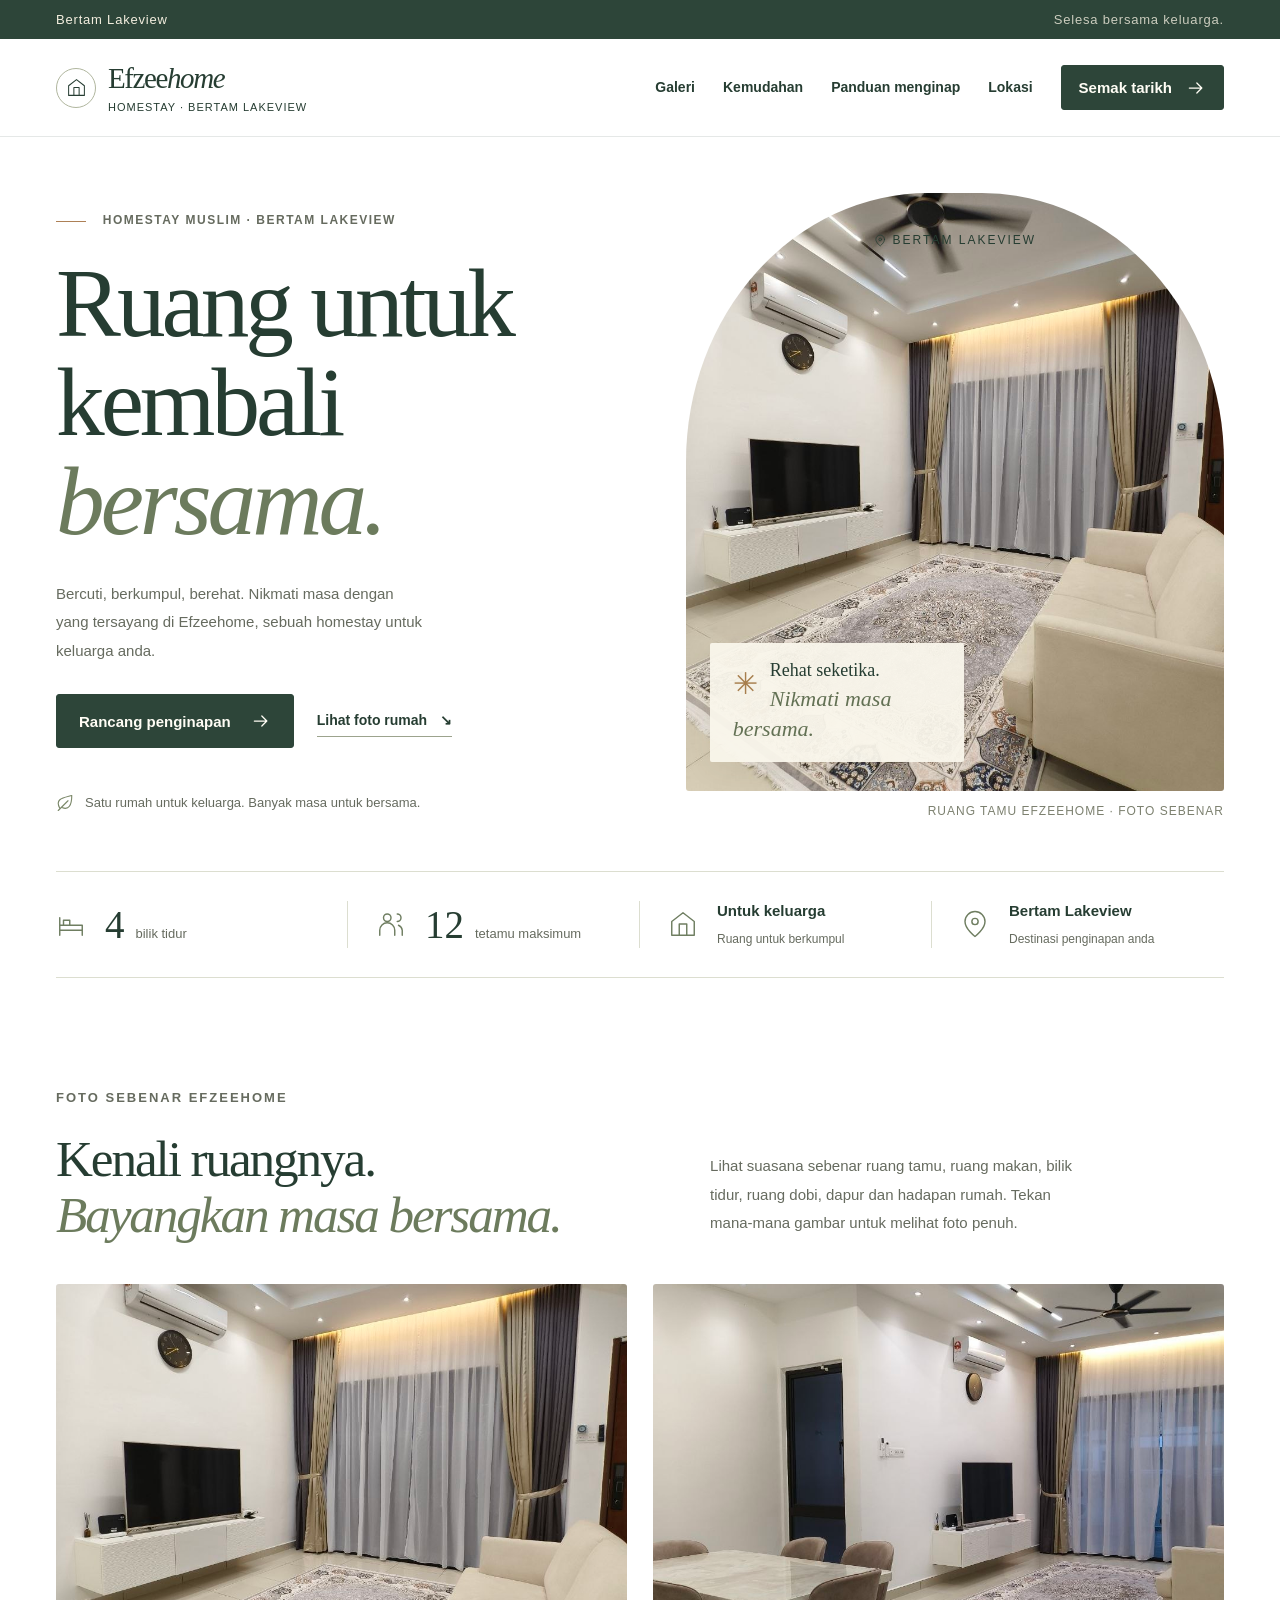
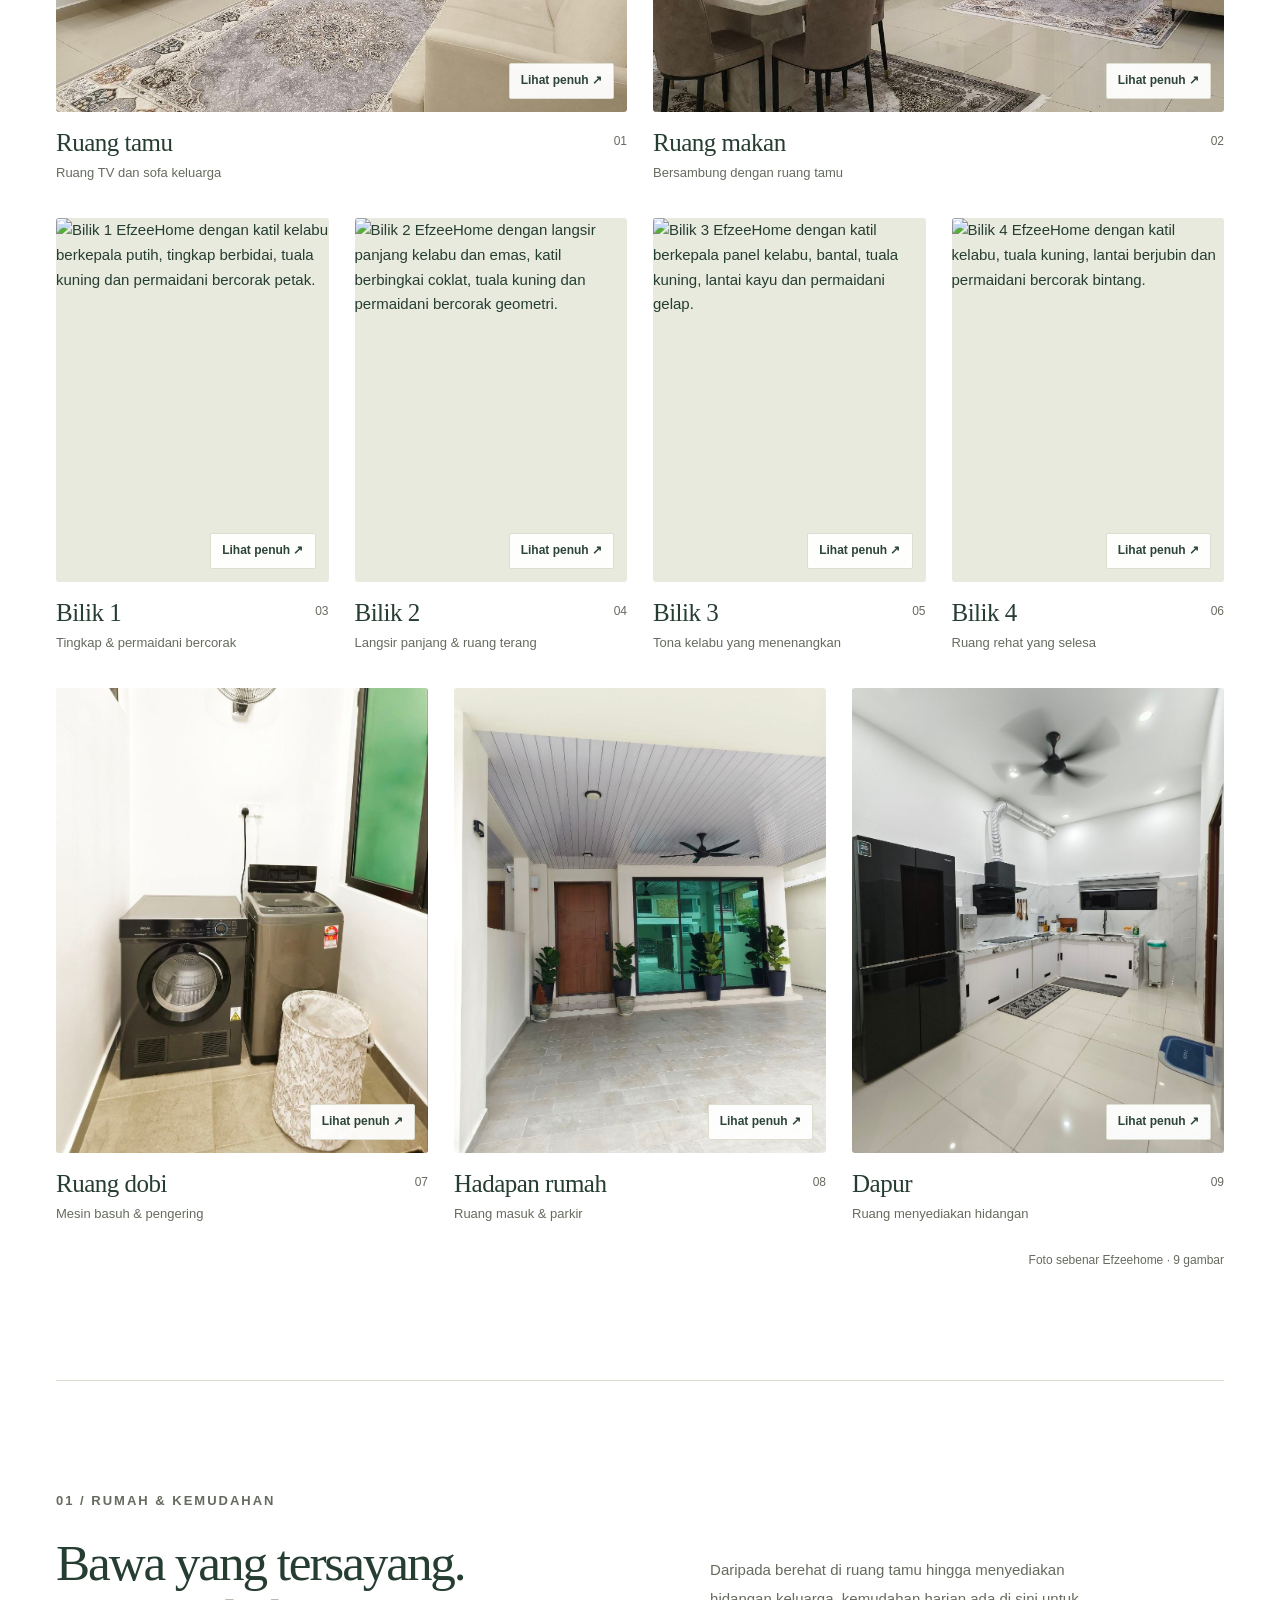
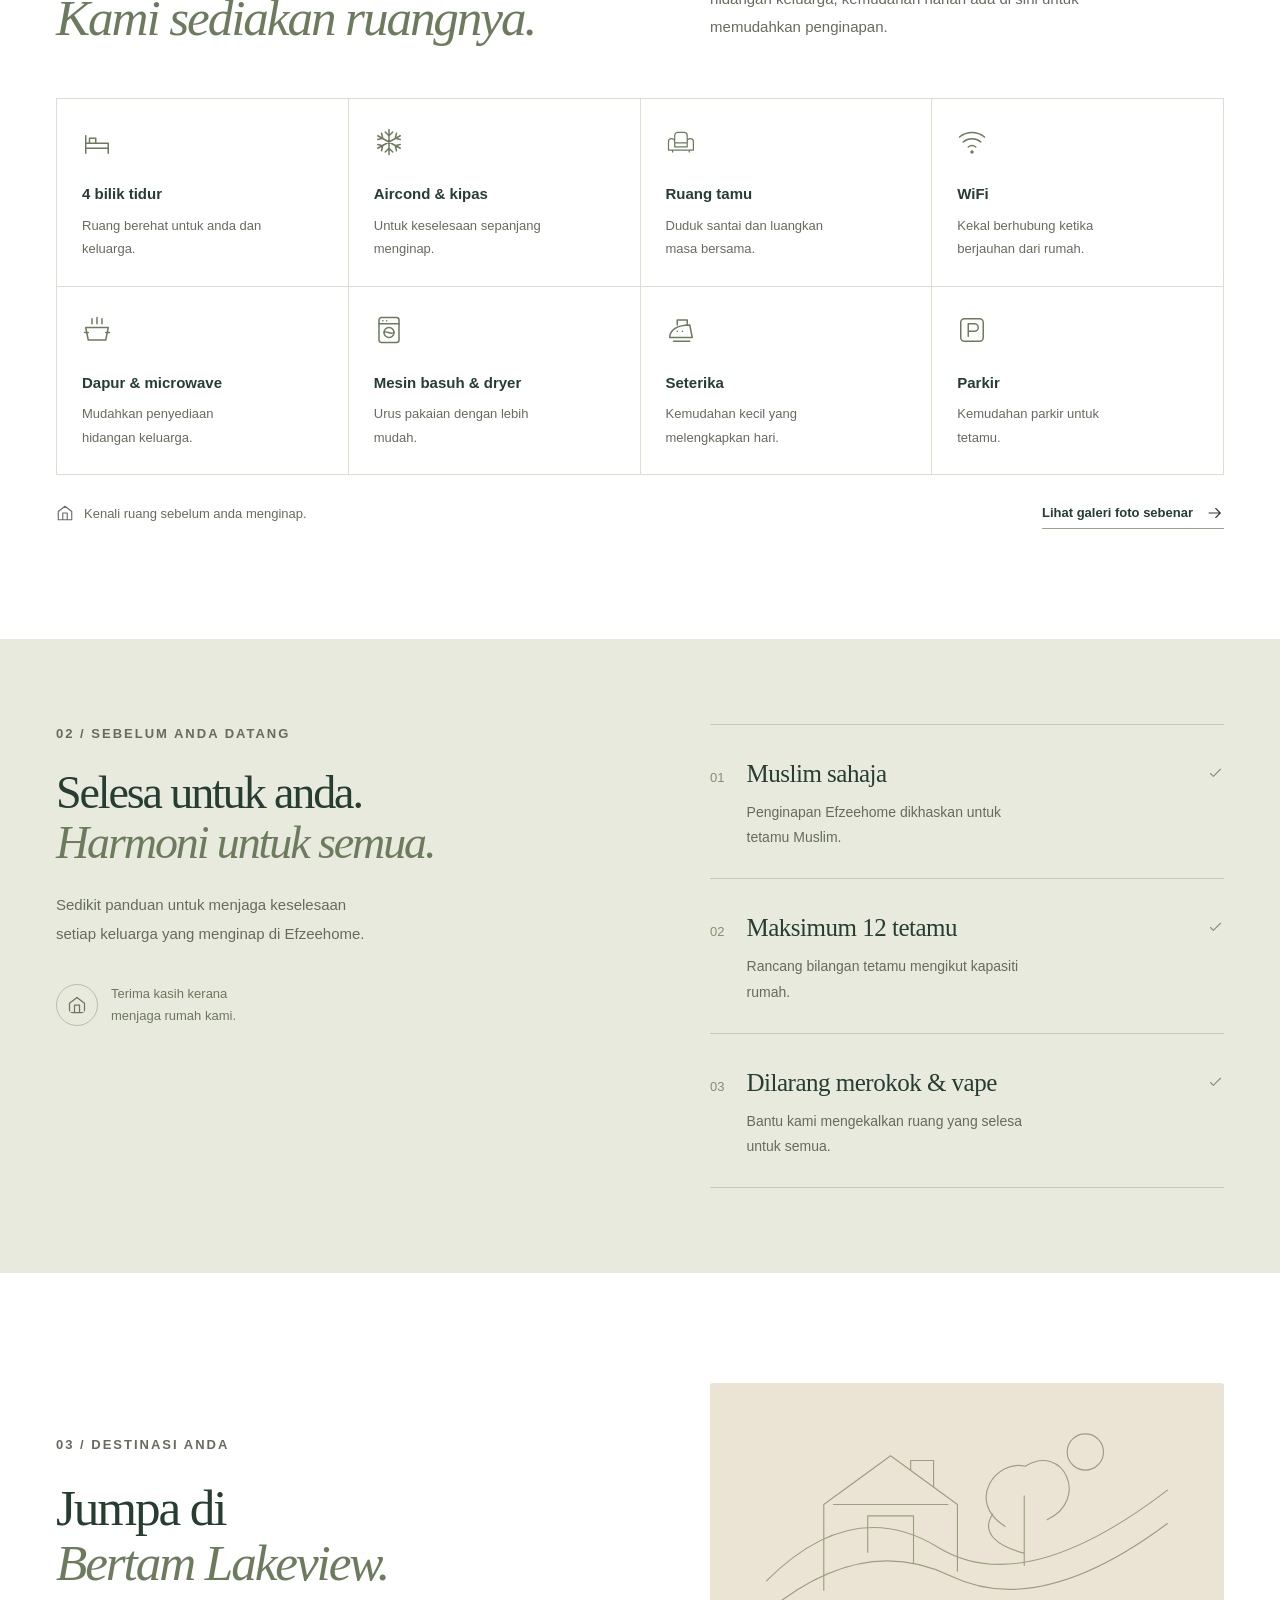
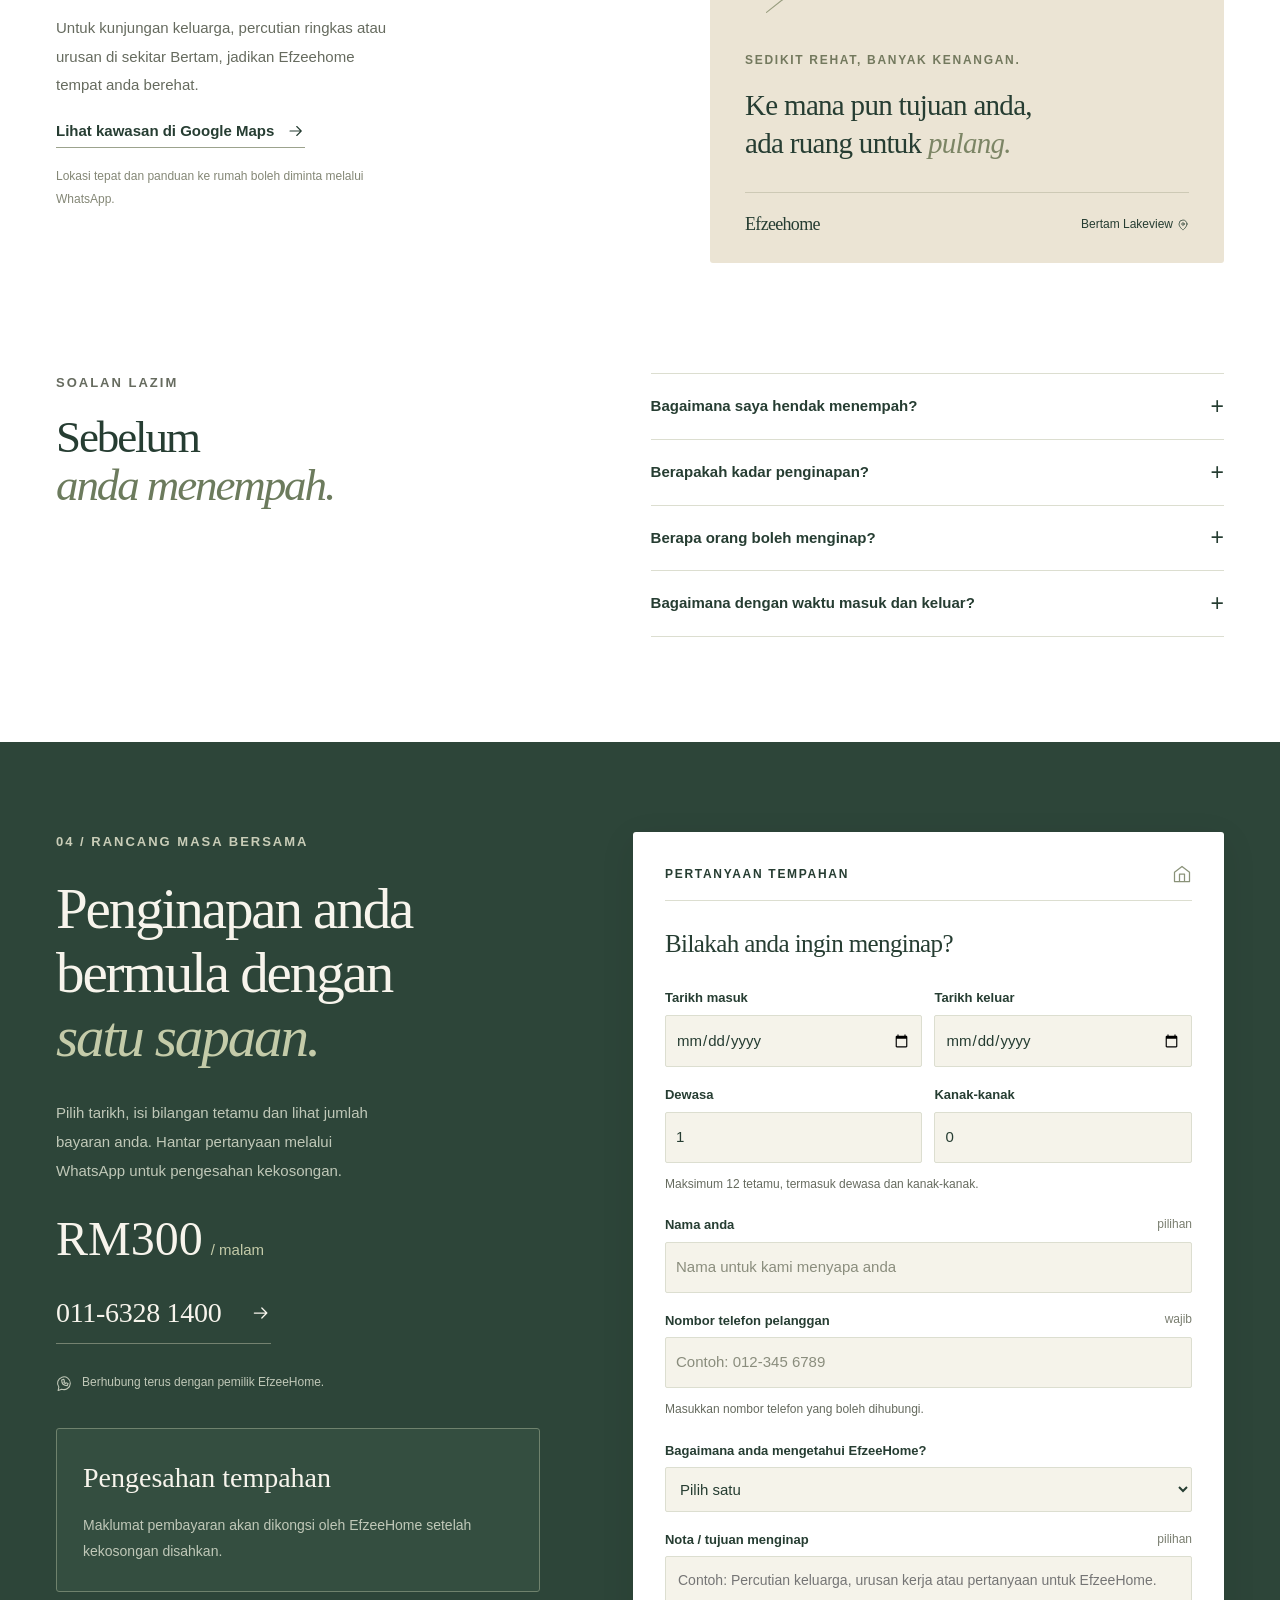
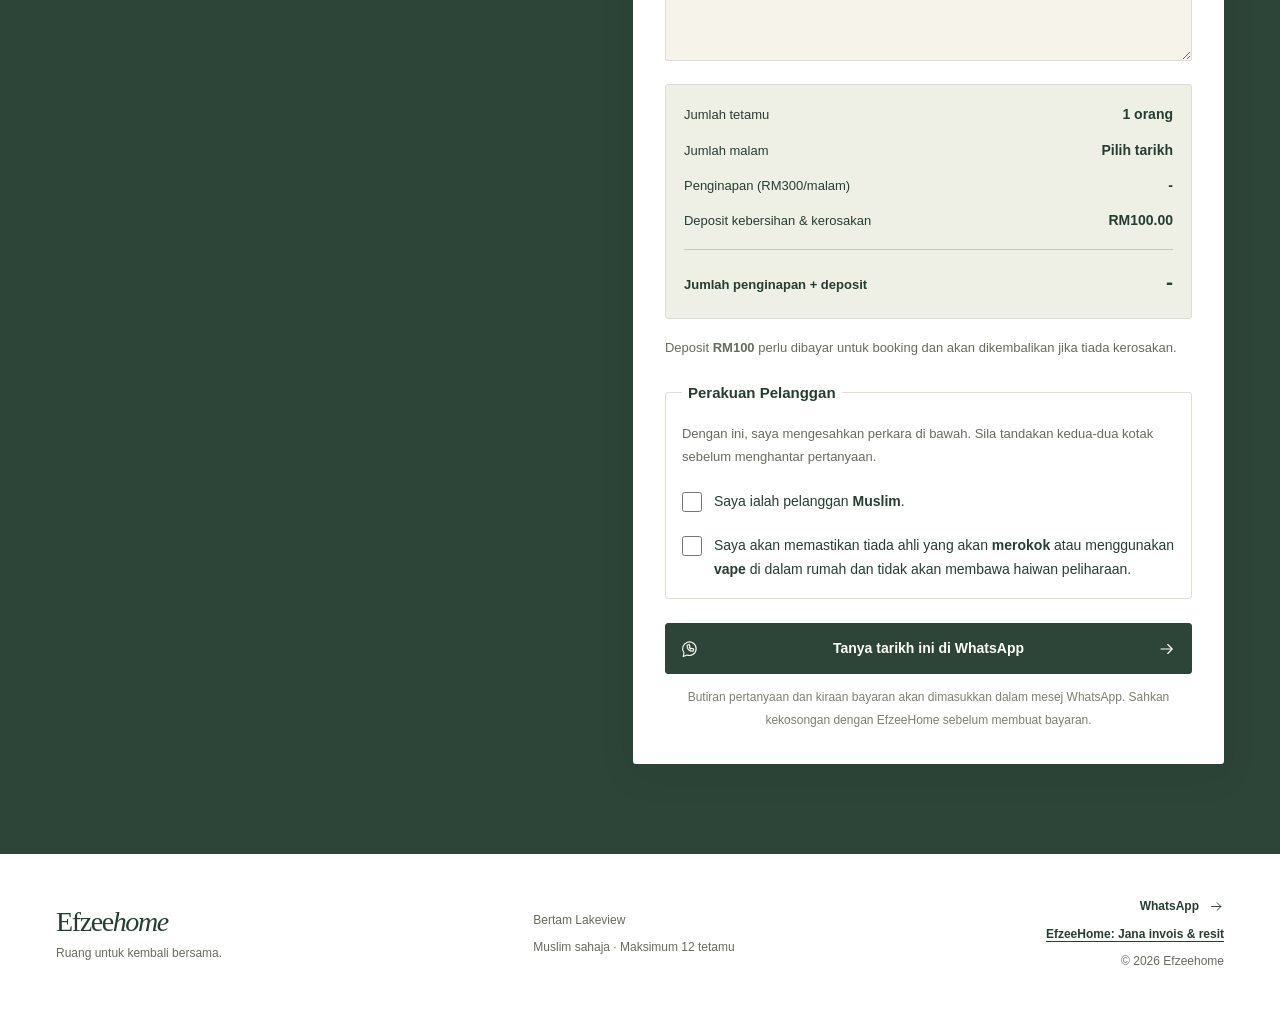
==== commit 94fb4849: "replace with new files" ====
--- a/index.html
+++ b/index.html
@@ -9,9 +9,9 @@
   <meta property="og:description" content="Homestay keluarga di Bertam Lakeview. 4 bilik tidur, maksimum 12 tetamu. Semak tarikh melalui WhatsApp.">
   <meta property="og:type" content="website">
   <meta property="og:locale" content="ms_MY">
-  <meta property="og:url" content="https://efzeehome-bertam.vocalhen32.chatgpt.site">
-  <meta property="og:image" content="assets/images/share-card.png">
-  <link rel="canonical" href="https://efzeehome-bertam.vocalhen32.chatgpt.site">
+  <meta property="og:url" content="https://efzeehome-bertam.zakirahmz.chatgpt.site">
+  <meta property="og:image" content="https://efzeehome-bertam.zakirahmz.chatgpt.site/assets/share-card.png">
+  <link rel="canonical" href="https://efzeehome-bertam.zakirahmz.chatgpt.site">
   <link rel="icon" href="assets/icons/favicon.svg" type="image/svg+xml">
   <link rel="preload" href="assets/images/ruang-tamu.jpg" as="image" type="image/jpeg">
   <link rel="stylesheet" href="css/style.css">
@@ -82,31 +82,29 @@
       <a class="gallery-card gallery-wide" href="assets/images/ruang-makan.jpg" target="_blank" rel="noopener noreferrer" aria-label="Lihat foto penuh: Ruang makan · Bersambung dengan ruang tamu" aria-haspopup="dialog" aria-controls="photo-viewer" data-caption="Ruang makan · Bersambung dengan ruang tamu">
         <figure><div class="gallery-image"><img src="assets/images/ruang-makan.jpg" alt="Meja makan dan kerusi, dengan ruang tamu Efzeehome di bahagian belakang." width="960" height="1280" loading="lazy" decoding="async"><span class="gallery-expand" aria-hidden="true">Lihat penuh ↗</span></div><figcaption><div><h3>Ruang makan</h3><p>Bersambung dengan ruang tamu</p></div><span class="gallery-number" aria-hidden="true">02</span></figcaption></figure>
       </a>
-      <a class="gallery-card" href="assets/images/bilik-langsir.jpg" target="_blank" rel="noopener noreferrer" aria-label="Lihat foto penuh: Bilik tidur · Sudut dengan langsir panjang" aria-haspopup="dialog" aria-controls="photo-viewer" data-caption="Bilik tidur 1 · Sudut dengan langsir panjang">
-        <figure><div class="gallery-image"><img src="assets/images/bilik-langsir.jpg" alt="Bilik tidur dengan katil berkepala kayu, langsir panjang, permaidani dan kipas siling." width="998" height="1280" loading="lazy" decoding="async"><span class="gallery-expand" aria-hidden="true">Lihat penuh ↗</span></div><figcaption><div><h3>Bilik tidur</h3><p>Sudut dengan langsir panjang</p></div><span class="gallery-number" aria-hidden="true">03</span></figcaption></figure>
+      <a class="gallery-card gallery-bedroom" href="assets/images/bilik-1.jpg" target="_blank" rel="noopener noreferrer" aria-label="Lihat foto penuh: Bilik 1 · Tingkap &amp; permaidani bercorak" aria-haspopup="dialog" aria-controls="photo-viewer" data-caption="Bilik 1 · Tingkap &amp; permaidani bercorak">
+        <figure><div class="gallery-image"><img src="assets/images/bilik-1.jpg" alt="Bilik 1 EfzeeHome dengan katil kelabu berkepala putih, tingkap berbidai, tuala kuning dan permaidani bercorak petak." width="1086" height="1448" loading="lazy" decoding="async"><span class="gallery-expand" aria-hidden="true">Lihat penuh ↗</span></div><figcaption><div><h3>Bilik 1</h3><p>Tingkap &amp; permaidani bercorak</p></div><span class="gallery-number" aria-hidden="true">03</span></figcaption></figure>
       </a>
-      <a class="gallery-card" href="assets/images/bilik-kelabu-terkini.jpg" target="_blank" rel="noopener noreferrer" aria-label="Lihat foto penuh: Bilik tidur · Sudut bernada kelabu" aria-haspopup="dialog" aria-controls="photo-viewer" data-caption="Bilik tidur 2 · Sudut bernada kelabu">
-        <figure><div class="gallery-image"><img src="assets/images/bilik-kelabu-terkini.jpg" alt="Bilik tidur dengan katil kelabu, bantal, tuala dan permaidani gelap." width="960" height="1280" loading="lazy" decoding="async"><span class="gallery-expand" aria-hidden="true">Lihat penuh ↗</span></div><figcaption><div><h3>Bilik tidur</h3><p>Sudut bernada kelabu</p></div><span class="gallery-number" aria-hidden="true">04</span></figcaption></figure>
+      <a class="gallery-card gallery-bedroom" href="assets/images/bilik-2.jpg" target="_blank" rel="noopener noreferrer" aria-label="Lihat foto penuh: Bilik 2 · Langsir panjang &amp; ruang terang" aria-haspopup="dialog" aria-controls="photo-viewer" data-caption="Bilik 2 · Langsir panjang &amp; ruang terang">
+        <figure><div class="gallery-image"><img src="assets/images/bilik-2.jpg" alt="Bilik 2 EfzeeHome dengan langsir panjang kelabu dan emas, katil berbingkai coklat, tuala kuning dan permaidani bercorak geometri." width="1086" height="1448" loading="lazy" decoding="async"><span class="gallery-expand" aria-hidden="true">Lihat penuh ↗</span></div><figcaption><div><h3>Bilik 2</h3><p>Langsir panjang &amp; ruang terang</p></div><span class="gallery-number" aria-hidden="true">04</span></figcaption></figure>
       </a>
-      <a class="gallery-card" href="assets/images/bilik-tingkap.jpg" target="_blank" rel="noopener noreferrer" aria-label="Lihat foto penuh: Bilik tidur · Sudut dengan tingkap" aria-haspopup="dialog" aria-controls="photo-viewer" data-caption="Bilik tidur 3 · Sudut dengan tingkap">
-        <figure><div class="gallery-image"><img src="assets/images/bilik-tingkap.jpg" alt="Bilik tidur dengan katil kelabu, tingkap, aircond, kipas dan permaidani bercorak." width="960" height="1280" loading="lazy" decoding="async"><span class="gallery-expand" aria-hidden="true">Lihat penuh ↗</span></div><figcaption><div><h3>Bilik tidur</h3><p>Sudut dengan tingkap</p></div><span class="gallery-number" aria-hidden="true">05</span></figcaption></figure>
+      <a class="gallery-card gallery-bedroom" href="assets/images/bilik-3.jpg" target="_blank" rel="noopener noreferrer" aria-label="Lihat foto penuh: Bilik 3 · Tona kelabu yang menenangkan" aria-haspopup="dialog" aria-controls="photo-viewer" data-caption="Bilik 3 · Tona kelabu yang menenangkan">
+        <figure><div class="gallery-image"><img src="assets/images/bilik-3.jpg" alt="Bilik 3 EfzeeHome dengan katil berkepala panel kelabu, bantal, tuala kuning, lantai kayu dan permaidani gelap." width="1086" height="1448" loading="lazy" decoding="async"><span class="gallery-expand" aria-hidden="true">Lihat penuh ↗</span></div><figcaption><div><h3>Bilik 3</h3><p>Tona kelabu yang menenangkan</p></div><span class="gallery-number" aria-hidden="true">05</span></figcaption></figure>
       </a>
-
-      <a class="gallery-card" href="assets/images/bilik4.jpg" target="_blank" rel="noopener noreferrer" aria-label="Lihat foto penuh: Bilik tidur · Sudut dengan tingkap" aria-haspopup="dialog" aria-controls="photo-viewer" data-caption="Bilik tidur 4 · Sudut dengan tingkap">
-        <figure><div class="gallery-image"><img src="assets/images/bilik4.jpg" alt="Bilik tidur dengan katil kelabu, tingkap, aircond, kipas dan permaidani bercorak." width="960" height="1280" loading="lazy" decoding="async"><span class="gallery-expand" aria-hidden="true">Lihat penuh ↗</span></div><figcaption><div><h3>Bilik tidur</h3><p>Sudut dengan tingkap</p></div><span class="gallery-number" aria-hidden="true">05</span></figcaption></figure>
+      <a class="gallery-card gallery-bedroom" href="assets/images/bilik-4.jpg" target="_blank" rel="noopener noreferrer" aria-label="Lihat foto penuh: Bilik 4 · Ruang rehat yang selesa" aria-haspopup="dialog" aria-controls="photo-viewer" data-caption="Bilik 4 · Ruang rehat yang selesa">
+        <figure><div class="gallery-image"><img src="assets/images/bilik-4.jpg" alt="Bilik 4 EfzeeHome dengan katil kelabu, tuala kuning, lantai berjubin dan permaidani bercorak bintang." width="1086" height="1448" loading="lazy" decoding="async"><span class="gallery-expand" aria-hidden="true">Lihat penuh ↗</span></div><figcaption><div><h3>Bilik 4</h3><p>Ruang rehat yang selesa</p></div><span class="gallery-number" aria-hidden="true">06</span></figcaption></figure>
       </a>
-
-      <a class="gallery-card gallery-laundry" href="assets/images/ruang-dobi.jpg" target="_blank" rel="noopener noreferrer" aria-label="Lihat foto penuh: Ruang dobi · Mesin basuh &amp; pengering" aria-haspopup="dialog" aria-controls="photo-viewer" data-caption="Ruang dobi · Mesin basuh &amp; pengering">
-        <figure><div class="gallery-image"><img src="assets/images/ruang-dobi.jpg" alt="Ruang dobi EfzeeHome dengan mesin basuh, mesin pengering, bakul pakaian dan kipas dinding." width="841" height="1280" loading="lazy" decoding="async"><span class="gallery-expand" aria-hidden="true">Lihat penuh ↗</span></div><figcaption><div><h3>Ruang dobi</h3><p>Mesin basuh & pengering</p></div><span class="gallery-number" aria-hidden="true">06</span></figcaption></figure>
+      <a class="gallery-card gallery-laundry gallery-shared" href="assets/images/ruang-dobi.jpg" target="_blank" rel="noopener noreferrer" aria-label="Lihat foto penuh: Ruang dobi · Mesin basuh &amp; pengering" aria-haspopup="dialog" aria-controls="photo-viewer" data-caption="Ruang dobi · Mesin basuh &amp; pengering">
+        <figure><div class="gallery-image"><img src="assets/images/ruang-dobi.jpg" alt="Ruang dobi EfzeeHome dengan mesin basuh, mesin pengering, bakul pakaian dan kipas dinding." width="841" height="1280" loading="lazy" decoding="async"><span class="gallery-expand" aria-hidden="true">Lihat penuh ↗</span></div><figcaption><div><h3>Ruang dobi</h3><p>Mesin basuh & pengering</p></div><span class="gallery-number" aria-hidden="true">07</span></figcaption></figure>
       </a>
-      <a class="gallery-card gallery-wide" href="assets/images/hadapan-rumah.jpg" target="_blank" rel="noopener noreferrer" aria-label="Lihat foto penuh: Hadapan rumah · Ruang masuk &amp; parkir" aria-haspopup="dialog" aria-controls="photo-viewer" data-caption="Hadapan rumah · Ruang masuk &amp; parkir">
-        <figure><div class="gallery-image"><img src="assets/images/hadapan-rumah.jpg" alt="Ruang berbumbung di hadapan rumah dengan pintu utama dan pintu kaca." width="960" height="1280" loading="lazy" decoding="async"><span class="gallery-expand" aria-hidden="true">Lihat penuh ↗</span></div><figcaption><div><h3>Hadapan rumah</h3><p>Ruang masuk & parkir</p></div><span class="gallery-number" aria-hidden="true">07</span></figcaption></figure>
+      <a class="gallery-card gallery-shared" href="assets/images/hadapan-rumah.jpg" target="_blank" rel="noopener noreferrer" aria-label="Lihat foto penuh: Hadapan rumah · Ruang masuk &amp; parkir" aria-haspopup="dialog" aria-controls="photo-viewer" data-caption="Hadapan rumah · Ruang masuk &amp; parkir">
+        <figure><div class="gallery-image"><img src="assets/images/hadapan-rumah.jpg" alt="Ruang berbumbung di hadapan rumah dengan pintu utama dan pintu kaca." width="960" height="1280" loading="lazy" decoding="async"><span class="gallery-expand" aria-hidden="true">Lihat penuh ↗</span></div><figcaption><div><h3>Hadapan rumah</h3><p>Ruang masuk & parkir</p></div><span class="gallery-number" aria-hidden="true">08</span></figcaption></figure>
       </a>
-      <a class="gallery-card gallery-wide" href="assets/images/dapur.jpg" target="_blank" rel="noopener noreferrer" aria-label="Lihat foto penuh: Dapur · Ruang menyediakan hidangan" aria-haspopup="dialog" aria-controls="photo-viewer" data-caption="Dapur · Ruang menyediakan hidangan">
-        <figure><div class="gallery-image"><img src="assets/images/dapur.jpg" alt="Dapur sebenar Efzeehome dengan kabinet putih, peti sejuk dan ruang kaunter." width="960" height="1280" loading="lazy" decoding="async"><span class="gallery-expand" aria-hidden="true">Lihat penuh ↗</span></div><figcaption><div><h3>Dapur</h3><p>Ruang menyediakan hidangan</p></div><span class="gallery-number" aria-hidden="true">08</span></figcaption></figure>
+      <a class="gallery-card gallery-shared" href="assets/images/dapur.jpg" target="_blank" rel="noopener noreferrer" aria-label="Lihat foto penuh: Dapur · Ruang menyediakan hidangan" aria-haspopup="dialog" aria-controls="photo-viewer" data-caption="Dapur · Ruang menyediakan hidangan">
+        <figure><div class="gallery-image"><img src="assets/images/dapur.jpg" alt="Dapur sebenar Efzeehome dengan kabinet putih, peti sejuk dan ruang kaunter." width="960" height="1280" loading="lazy" decoding="async"><span class="gallery-expand" aria-hidden="true">Lihat penuh ↗</span></div><figcaption><div><h3>Dapur</h3><p>Ruang menyediakan hidangan</p></div><span class="gallery-number" aria-hidden="true">09</span></figcaption></figure>
       </a>
     </div>
-    <p class="gallery-footnote">Foto sebenar Efzeehome · 8 gambar</p>
+    <p class="gallery-footnote">Foto sebenar Efzeehome · 9 gambar</p>
   </section>
 
   <section id="kemudahan" class="amenities section-wrap section-space" aria-labelledby="amenity-title">
@@ -187,7 +185,7 @@
   </div>
 </dialog>
 
-<footer class="site-footer section-wrap"><div><a class="brand footer-brand" href="#">Efzee<span class="brand-light">home</span></a><p>Ruang untuk kembali bersama.</p></div><div class="footer-center"><span>Bertam Lakeview</span><span>Muslim sahaja · Maksimum 12 tetamu</span></div><div class="footer-contact"><a href="https://wa.me/601163281400" target="_blank" rel="noopener noreferrer">WhatsApp <svg class="icon" aria-hidden="true"><use href="#i-arrow"/></svg></a><a class="owner-link" href="https://efzeehome-pengurusan.vocalhen32.chatgpt.site">EfzeeHome: Jana invois & resit</a><span>© <span id="copyright-year">2026</span> Efzeehome</span></div></footer>
+<footer class="site-footer section-wrap"><div><a class="brand footer-brand" href="#">Efzee<span class="brand-light">home</span></a><p>Ruang untuk kembali bersama.</p></div><div class="footer-center"><span>Bertam Lakeview</span><span>Muslim sahaja · Maksimum 12 tetamu</span></div><div class="footer-contact"><a href="https://wa.me/601163281400" target="_blank" rel="noopener noreferrer">WhatsApp <svg class="icon" aria-hidden="true"><use href="#i-arrow"/></svg></a><a class="owner-link" href="pengurusan/index.html">EfzeeHome: Jana invois & resit</a><span>© <span id="copyright-year">2026</span> Efzeehome</span></div></footer>
 <a class="mobile-booking button" href="#tempahan">Semak tarikh penginapan <svg class="icon" aria-hidden="true"><use href="#i-arrow"/></svg></a>
 </body>
 </html>
--- a/css/style.css
+++ b/css/style.css
@@ -16,11 +16,13 @@
 @media(max-width:360px){.hero h1{font-size:57px}.hero-actions{gap:12px}.hero-actions .button{font-size:13px;padding-inline:12px;gap:10px}.hero-actions .text-link{font-size:12px}.field label>span{font-size:12px}.booking-card{padding-inline:16px}.date-fields{gap:9px}.field input{font-size:14px;padding-inline:7px}.booking-submit{font-size:13px}.fact{gap:8px;padding-inline:10px}.fact:first-child{padding-left:10px}.fact-text strong{font-size:13px}.fact-text span{font-size:12px}}
 @media(prefers-reduced-motion:reduce){html{scroll-behavior:auto}*,*:before,*:after{transition:none!important;animation:none!important}}
 
-/* Real property photography. Original files remain available in the viewer. */
+/* Property photographs. Full-size images remain available in the viewer. */
 .gallery-section{border-bottom:1px solid var(--line)}
 .photo-grid{display:grid;grid-template-columns:repeat(12,minmax(0,1fr));gap:34px 26px;margin-top:42px}
 .gallery-card{grid-column:span 3;min-width:0;display:block;border-radius:3px}
 .gallery-card.gallery-wide{grid-column:span 6}
+.gallery-card.gallery-shared{grid-column:span 4}
+.gallery-bedroom .gallery-image{aspect-ratio:3/4}
 .gallery-card figure{margin:0}
 .gallery-image{position:relative;overflow:hidden;background:var(--sage);border-radius:3px;aspect-ratio:4/5}
 .gallery-wide .gallery-image{aspect-ratio:4/3}
@@ -50,8 +52,8 @@
 .photo-viewer-caption>span{flex-shrink:0;font-size:13px;color:var(--muted);padding-top:5px}
 .photo-viewer-nav{border-top:1px solid var(--line);margin-top:18px;padding-top:15px}
 .photo-key-hint{font-size:12px;color:var(--muted);text-align:center}
-@media(max-width:900px){.photo-grid{gap:28px 20px}.gallery-card{grid-column:span 6}.gallery-card h3{font-size:23px}.gallery-card figcaption p{font-size:12px}}
-@media(max-width:600px){.photo-grid{grid-template-columns:repeat(2,minmax(0,1fr));gap:27px 16px;margin-top:28px}.gallery-card,.gallery-card.gallery-wide{grid-column:span 1}.gallery-card:first-child{grid-column:1/-1}.gallery-image,.gallery-wide .gallery-image{aspect-ratio:3/4}.gallery-card:first-child .gallery-image{aspect-ratio:4/3}.gallery-card h3{font-size:22px}.gallery-card figcaption{padding-top:12px;gap:7px}.gallery-number{display:none}.gallery-expand{font-size:12px;right:8px;bottom:8px;padding:6px 9px}.gallery-footnote{font-size:12px;margin-top:22px}.photo-viewer{width:calc(100% - 20px);max-height:calc(100dvh - 20px)}.photo-viewer-inner{padding:13px 12px}.photo-viewer-top{padding-bottom:12px;gap:10px}.photo-viewer-top .eyebrow{font-size:11px;letter-spacing:1px}.photo-stage img{max-height:60dvh}.photo-viewer-caption h3{font-size:21px}.photo-viewer-caption{gap:12px}.photo-viewer-caption>span{font-size:12px}.photo-viewer-nav{gap:10px;margin-top:14px;padding-top:12px}.photo-key-hint{display:none}.photo-control{font-size:13px;padding-inline:12px}}
+@media(max-width:900px){.photo-grid{gap:28px 20px}.gallery-card,.gallery-card.gallery-shared{grid-column:span 6}.gallery-card h3{font-size:23px}.gallery-card figcaption p{font-size:12px}}
+@media(max-width:600px){.photo-grid{grid-template-columns:repeat(2,minmax(0,1fr));gap:27px 16px;margin-top:28px}.gallery-card,.gallery-card.gallery-wide,.gallery-card.gallery-shared{grid-column:span 1}.gallery-card:first-child{grid-column:1/-1}.gallery-image,.gallery-wide .gallery-image{aspect-ratio:3/4}.gallery-card:first-child .gallery-image{aspect-ratio:4/3}.gallery-card h3{font-size:22px}.gallery-card figcaption{padding-top:12px;gap:7px}.gallery-number{display:none}.gallery-expand{font-size:12px;right:8px;bottom:8px;padding:6px 9px}.gallery-footnote{font-size:12px;margin-top:22px}.photo-viewer{width:calc(100% - 20px);max-height:calc(100dvh - 20px)}.photo-viewer-inner{padding:13px 12px}.photo-viewer-top{padding-bottom:12px;gap:10px}.photo-viewer-top .eyebrow{font-size:11px;letter-spacing:1px}.photo-stage img{max-height:60dvh}.photo-viewer-caption h3{font-size:21px}.photo-viewer-caption{gap:12px}.photo-viewer-caption>span{font-size:12px}.photo-viewer-nav{gap:10px;margin-top:14px;padding-top:12px}.photo-key-hint{display:none}.photo-control{font-size:13px;padding-inline:12px}}
 
 /* Readability refinements for the larger supporting text. */
 .fact>div{min-width:0}.fact span{line-height:1.5}.fact-text strong{line-height:1.35}.hero-actions{row-gap:16px}.field label{flex-wrap:wrap}.booking-submit{line-height:1.5}.art-label{max-width:calc(100% - 36px)}.photo-note{flex-wrap:wrap}.stay-summary{flex-wrap:wrap}.brand small{letter-spacing:1px;font-size:11px}.hero-art figcaption{letter-spacing:1px}
@@ -77,5 +79,5 @@
 .rule-confirmation span{min-width:0}
 @media(max-width:600px){.booking-rules{padding-inline:12px}.booking-rules legend{font-size:14px}.rule-confirmation{font-size:14px}}
 
-/* Keep the original direct WhatsApp fallback when JavaScript is disabled. */
+/* Preserve the existing JavaScript-disabled fallback without inline CSS. */
 .no-js #booking-form{display:none}
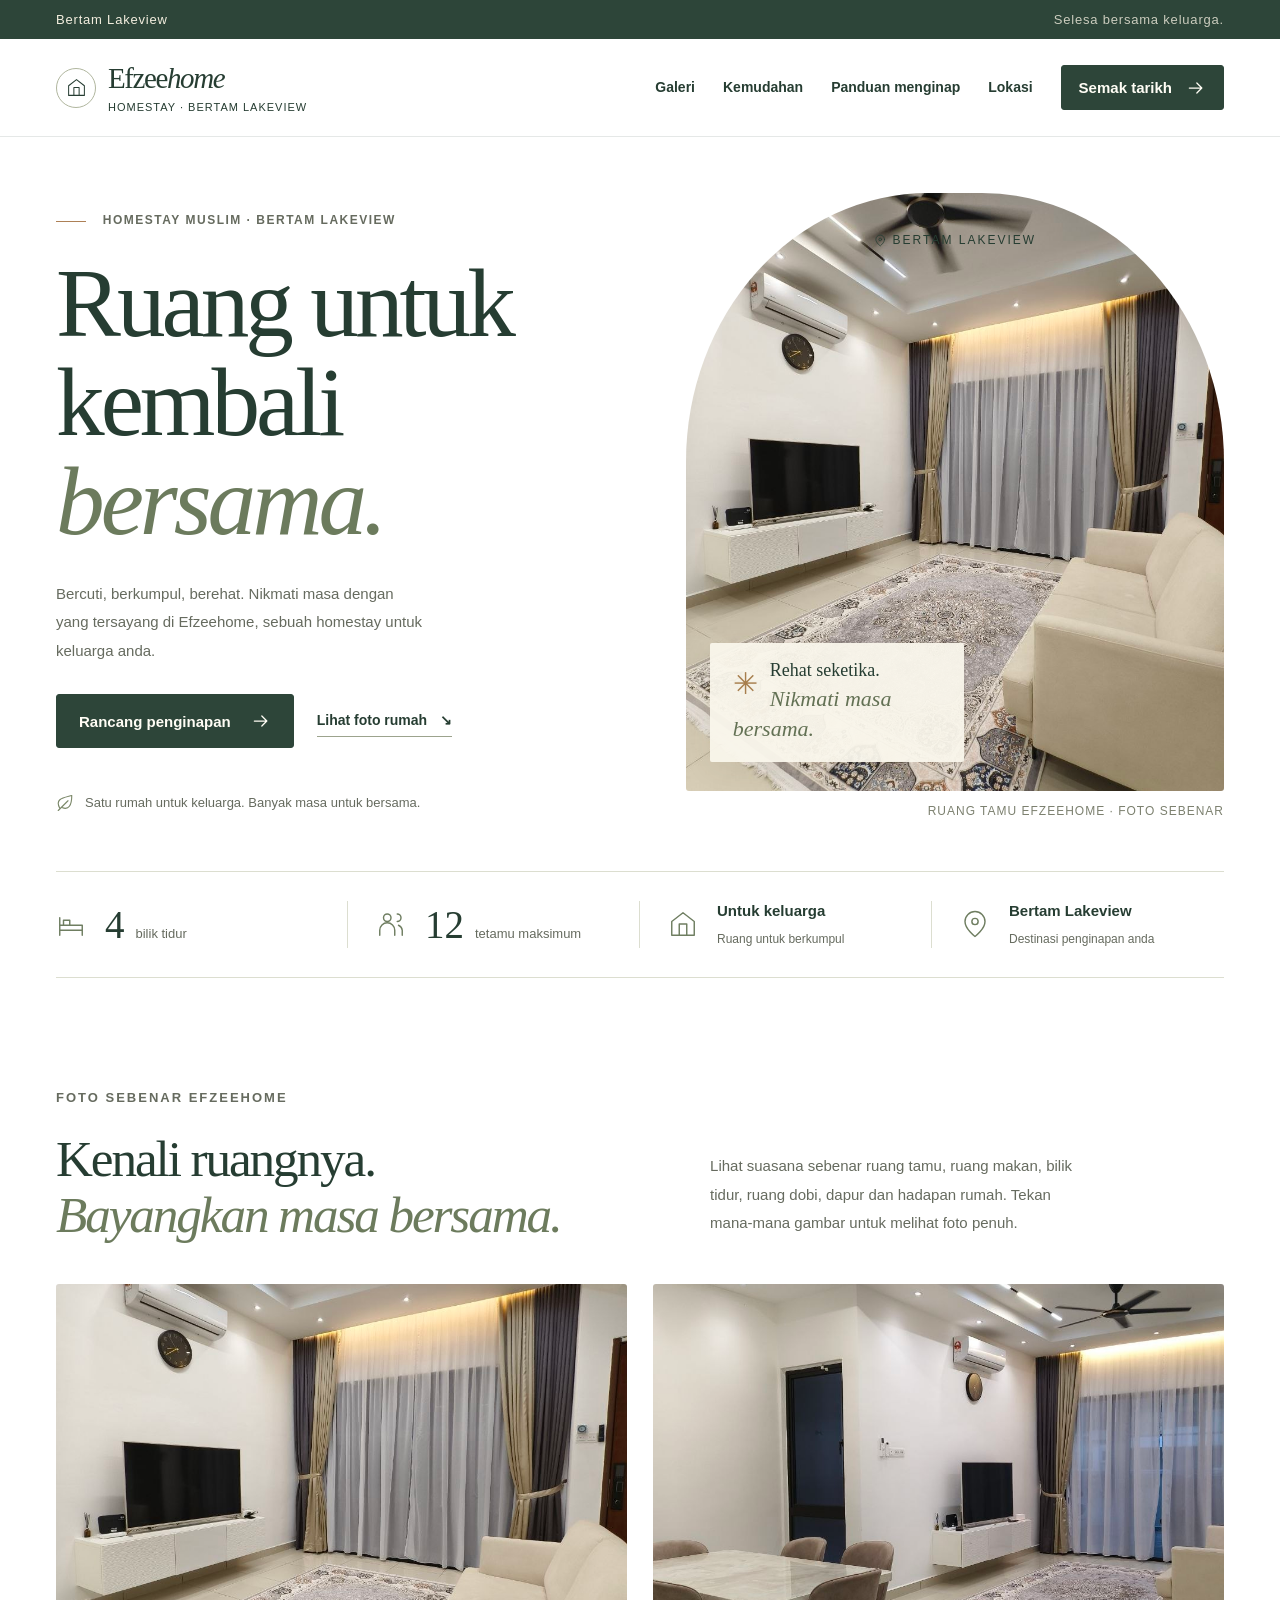
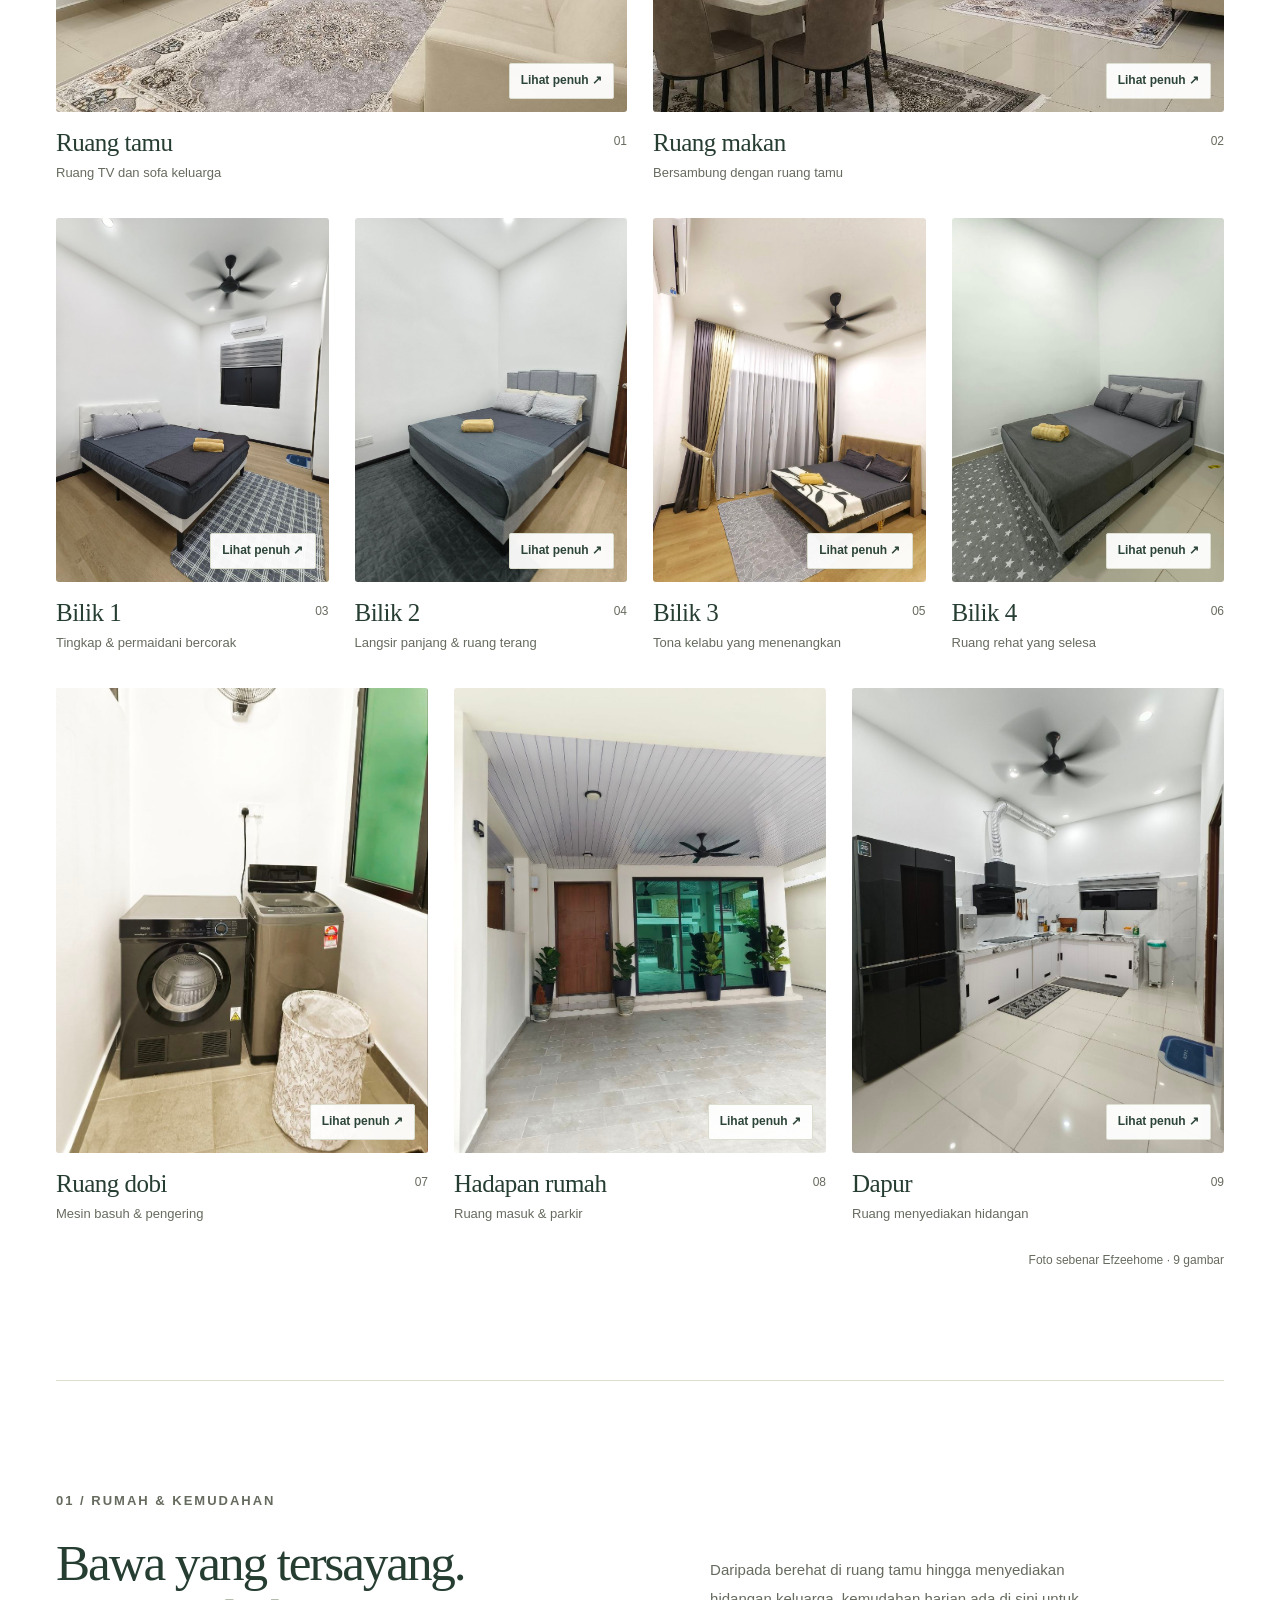
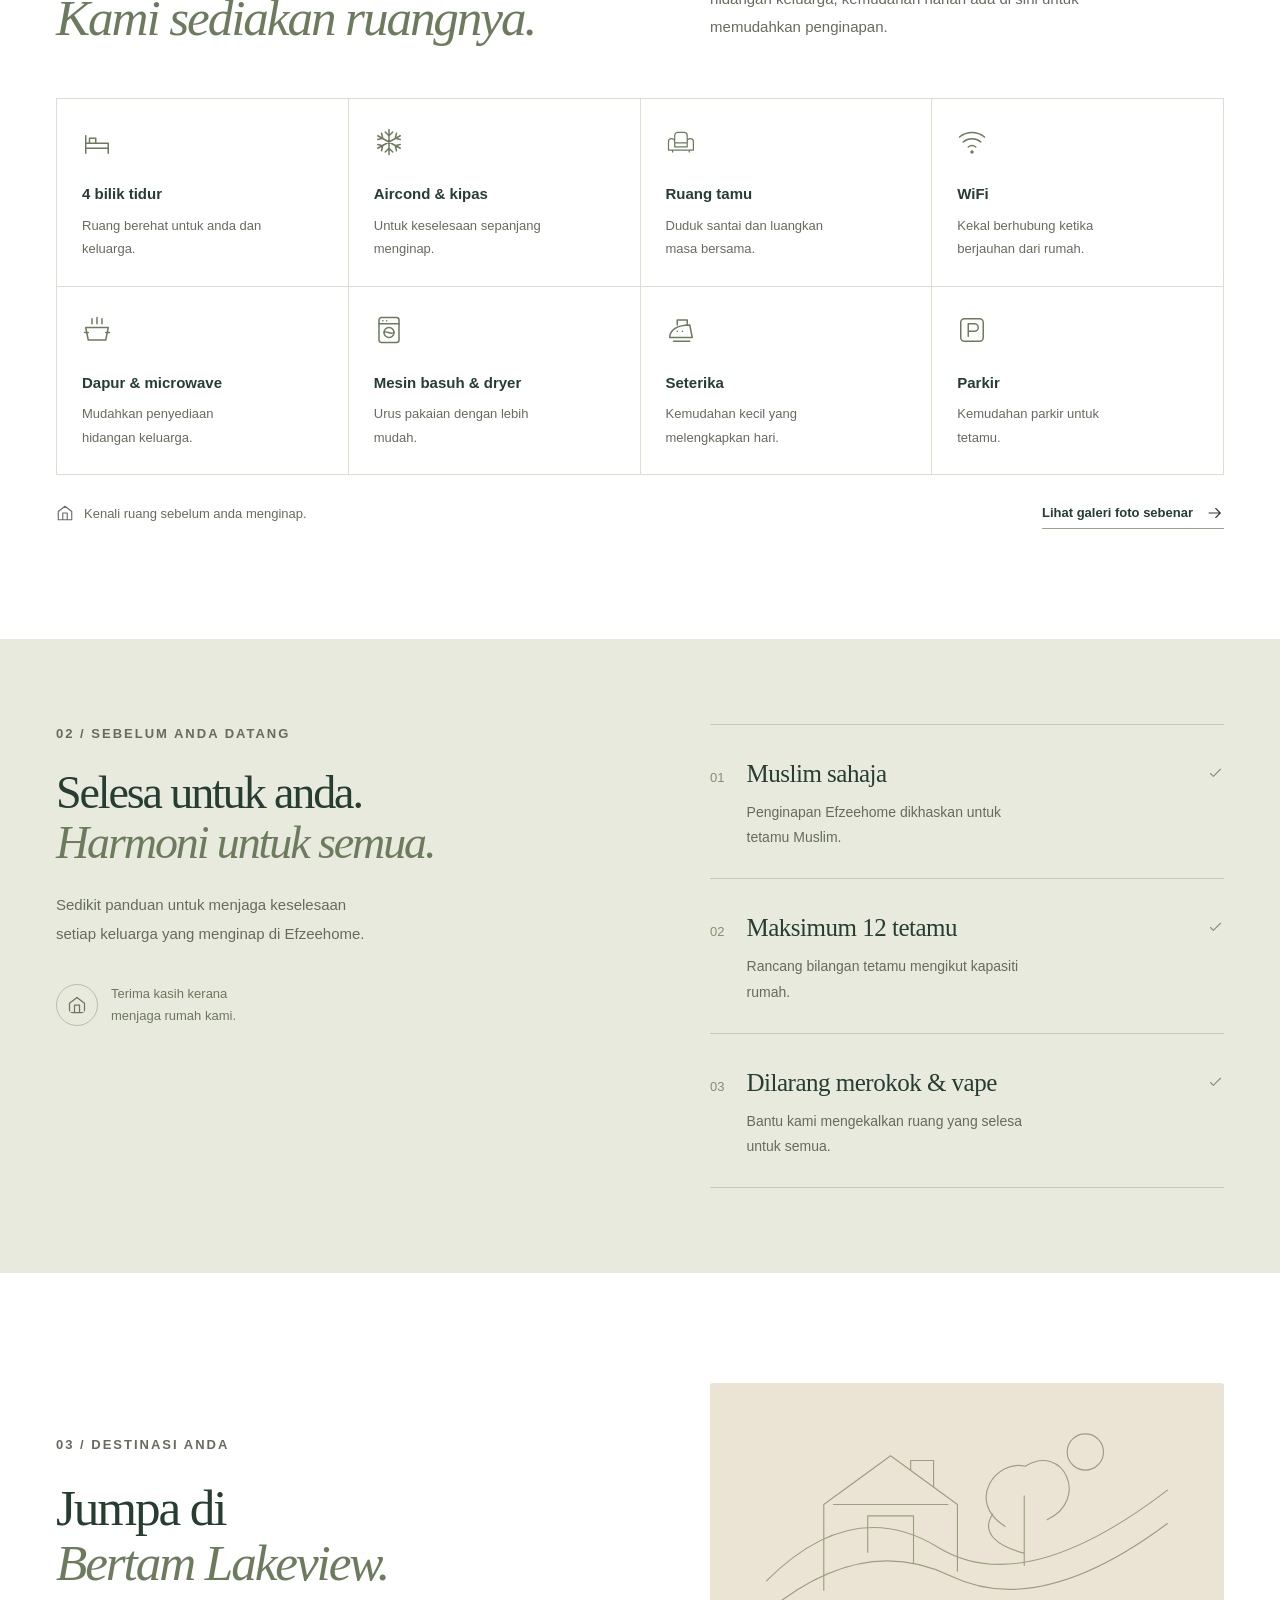
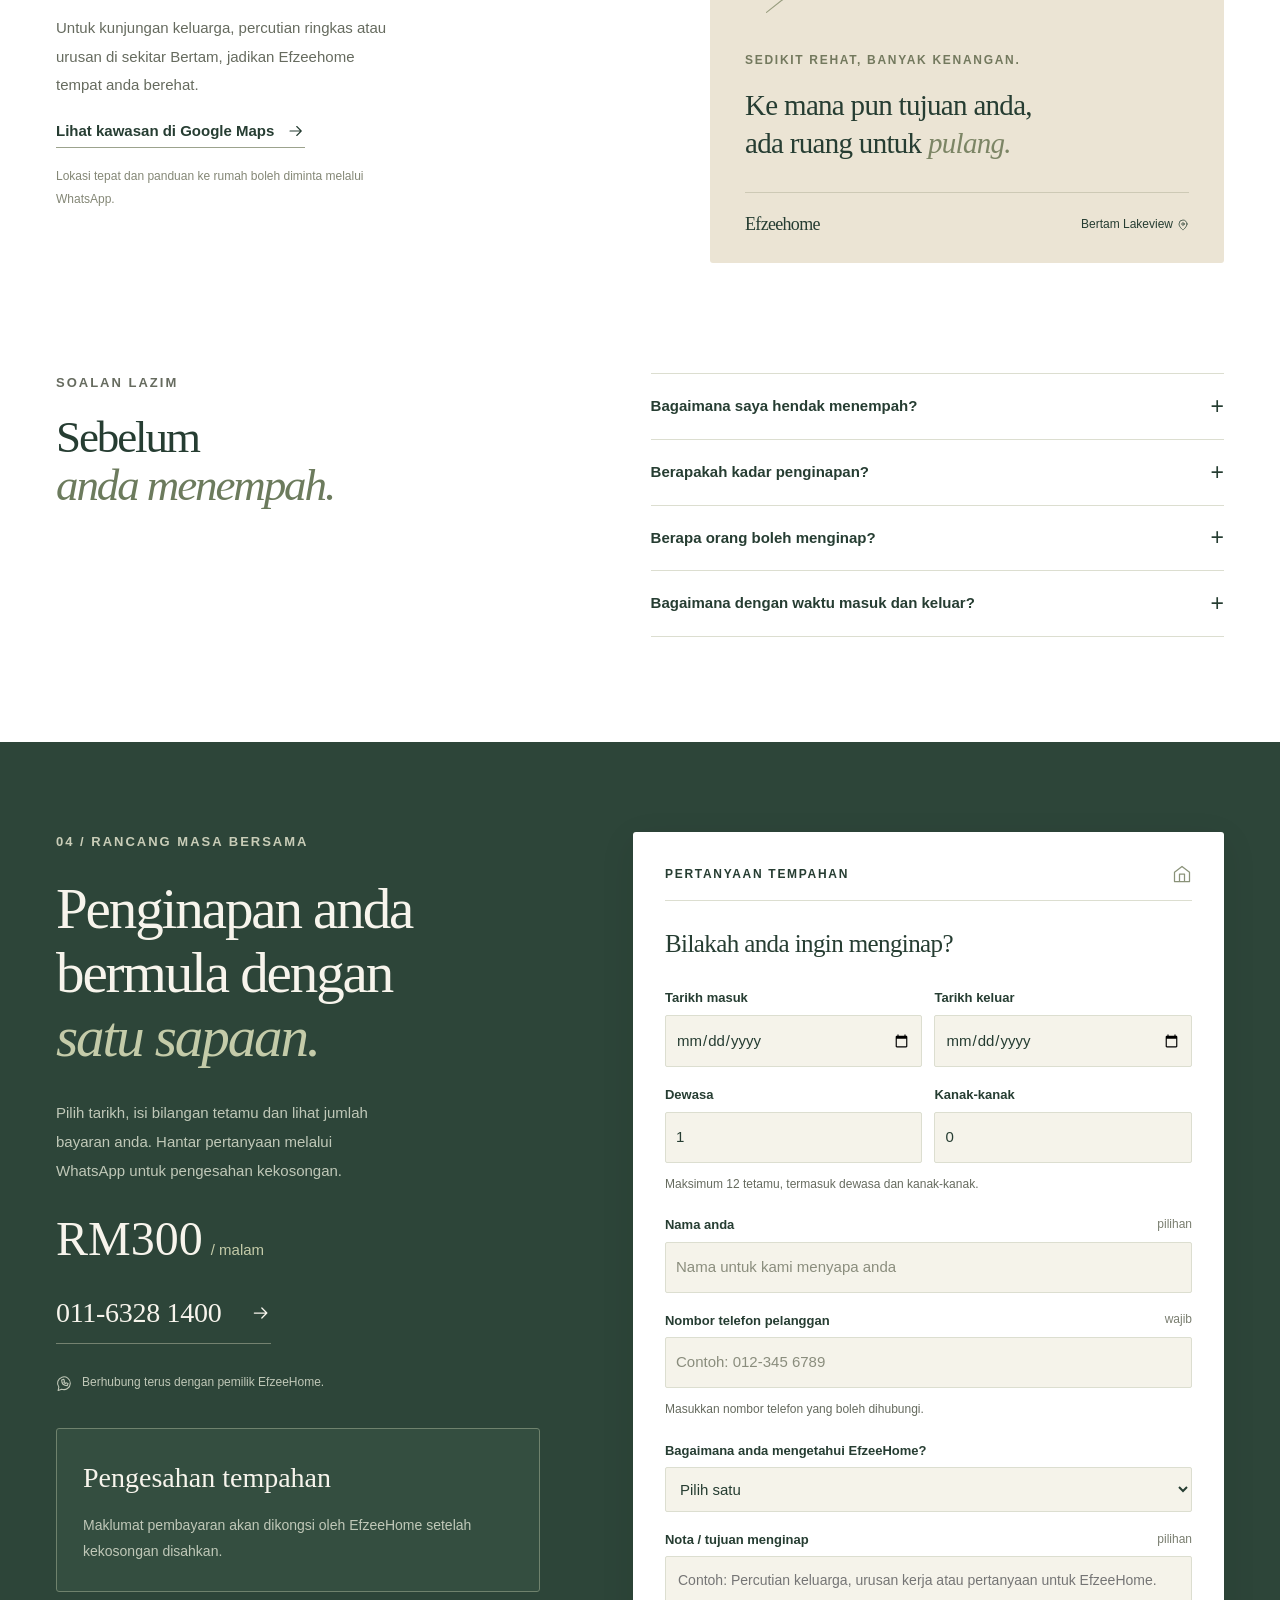
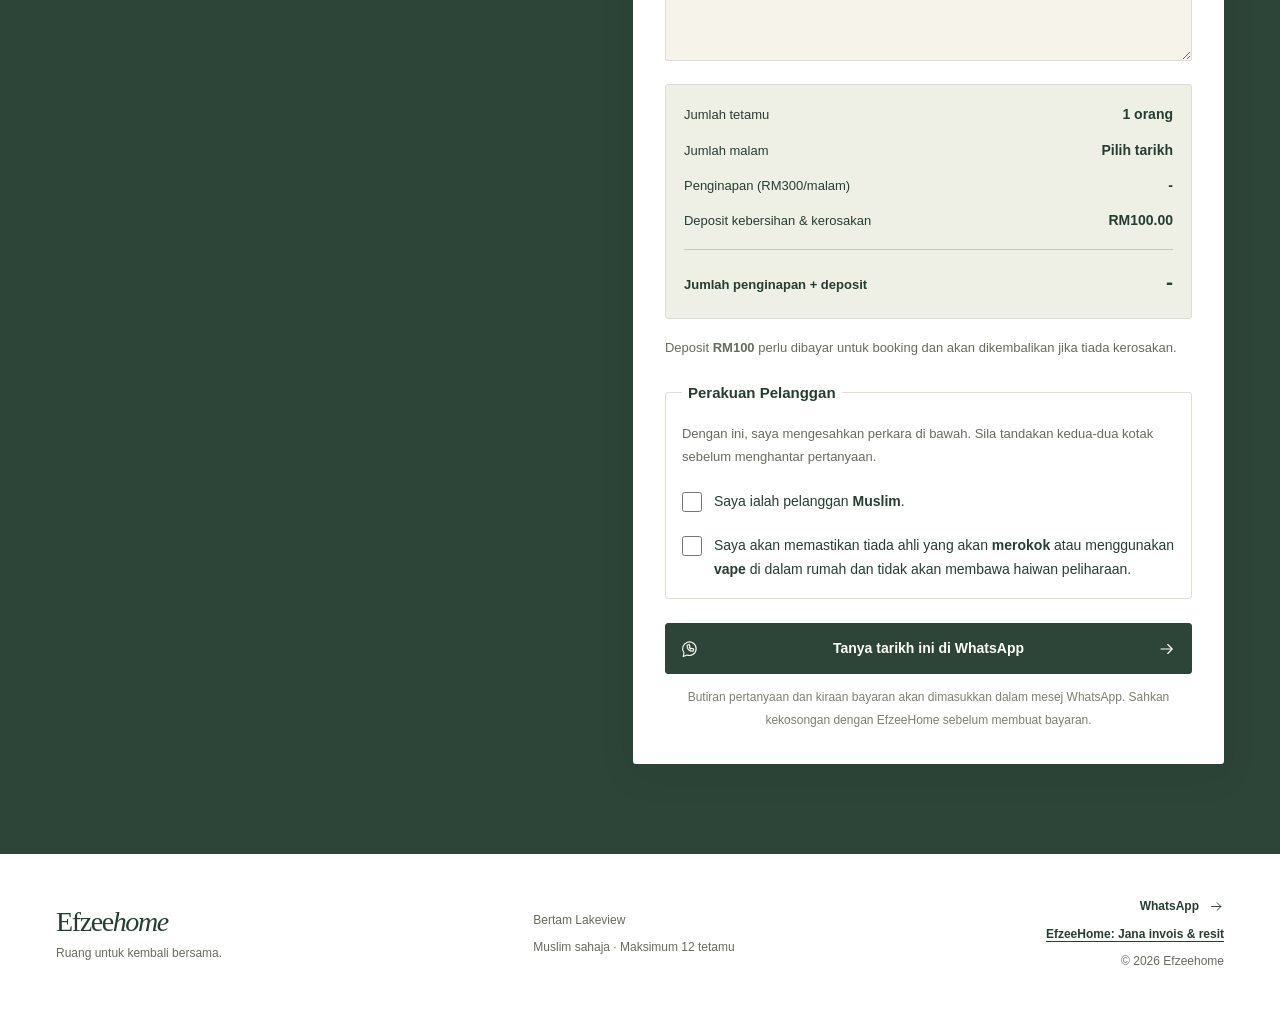
==== commit bd0de774: "add pengurusan invoice page and remove gpt links" ====
--- a/index.html
+++ b/index.html
@@ -9,9 +9,9 @@
   <meta property="og:description" content="Homestay keluarga di Bertam Lakeview. 4 bilik tidur, maksimum 12 tetamu. Semak tarikh melalui WhatsApp.">
   <meta property="og:type" content="website">
   <meta property="og:locale" content="ms_MY">
-  <meta property="og:url" content="https://efzeehome-bertam.zakirahmz.chatgpt.site">
-  <meta property="og:image" content="https://efzeehome-bertam.zakirahmz.chatgpt.site/assets/share-card.png">
-  <link rel="canonical" href="https://efzeehome-bertam.zakirahmz.chatgpt.site">
+  <meta property="og:url" content="https://efzeehome.github.io/bertamlakeview">
+  <meta property="og:image" content="assets/images/share-card.png">
+  <link rel="canonical" href="https://efzeehome.github.io/bertamlakeview">
   <link rel="icon" href="assets/icons/favicon.svg" type="image/svg+xml">
   <link rel="preload" href="assets/images/ruang-tamu.jpg" as="image" type="image/jpeg">
   <link rel="stylesheet" href="css/style.css">
@@ -185,7 +185,7 @@
   </div>
 </dialog>
 
-<footer class="site-footer section-wrap"><div><a class="brand footer-brand" href="#">Efzee<span class="brand-light">home</span></a><p>Ruang untuk kembali bersama.</p></div><div class="footer-center"><span>Bertam Lakeview</span><span>Muslim sahaja · Maksimum 12 tetamu</span></div><div class="footer-contact"><a href="https://wa.me/601163281400" target="_blank" rel="noopener noreferrer">WhatsApp <svg class="icon" aria-hidden="true"><use href="#i-arrow"/></svg></a><a class="owner-link" href="pengurusan/index.html">EfzeeHome: Jana invois & resit</a><span>© <span id="copyright-year">2026</span> Efzeehome</span></div></footer>
+<footer class="site-footer section-wrap"><div><a class="brand footer-brand" href="#">Efzee<span class="brand-light">home</span></a><p>Ruang untuk kembali bersama.</p></div><div class="footer-center"><span>Bertam Lakeview</span><span>Muslim sahaja · Maksimum 12 tetamu</span></div><div class="footer-contact"><a href="https://wa.me/601163281400" target="_blank" rel="noopener noreferrer">WhatsApp <svg class="icon" aria-hidden="true"><use href="#i-arrow"/></svg></a><a class="owner-link" href="EfzeeHome_Pengurusan.html">EfzeeHome: Jana invois & resit</a><span>© <span id="copyright-year">2026</span> Efzeehome</span></div></footer>
 <a class="mobile-booking button" href="#tempahan">Semak tarikh penginapan <svg class="icon" aria-hidden="true"><use href="#i-arrow"/></svg></a>
 </body>
 </html>
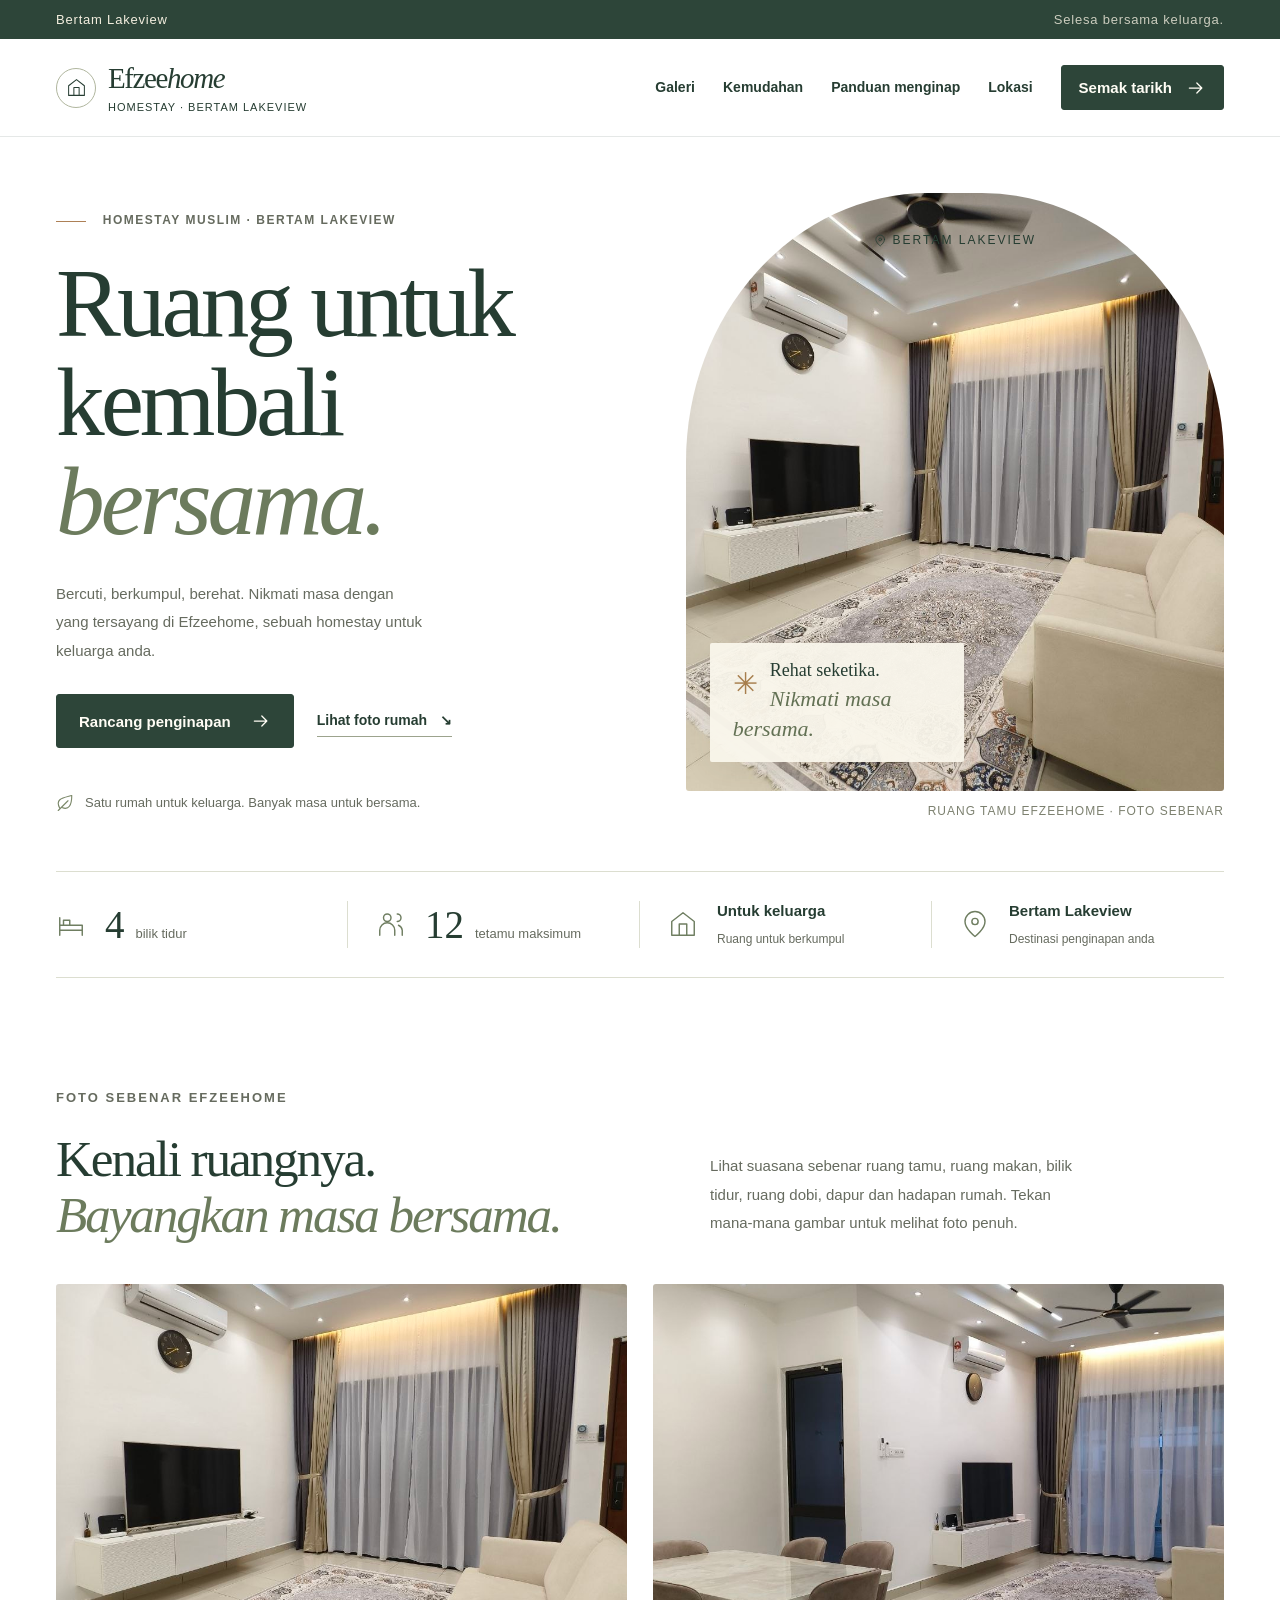
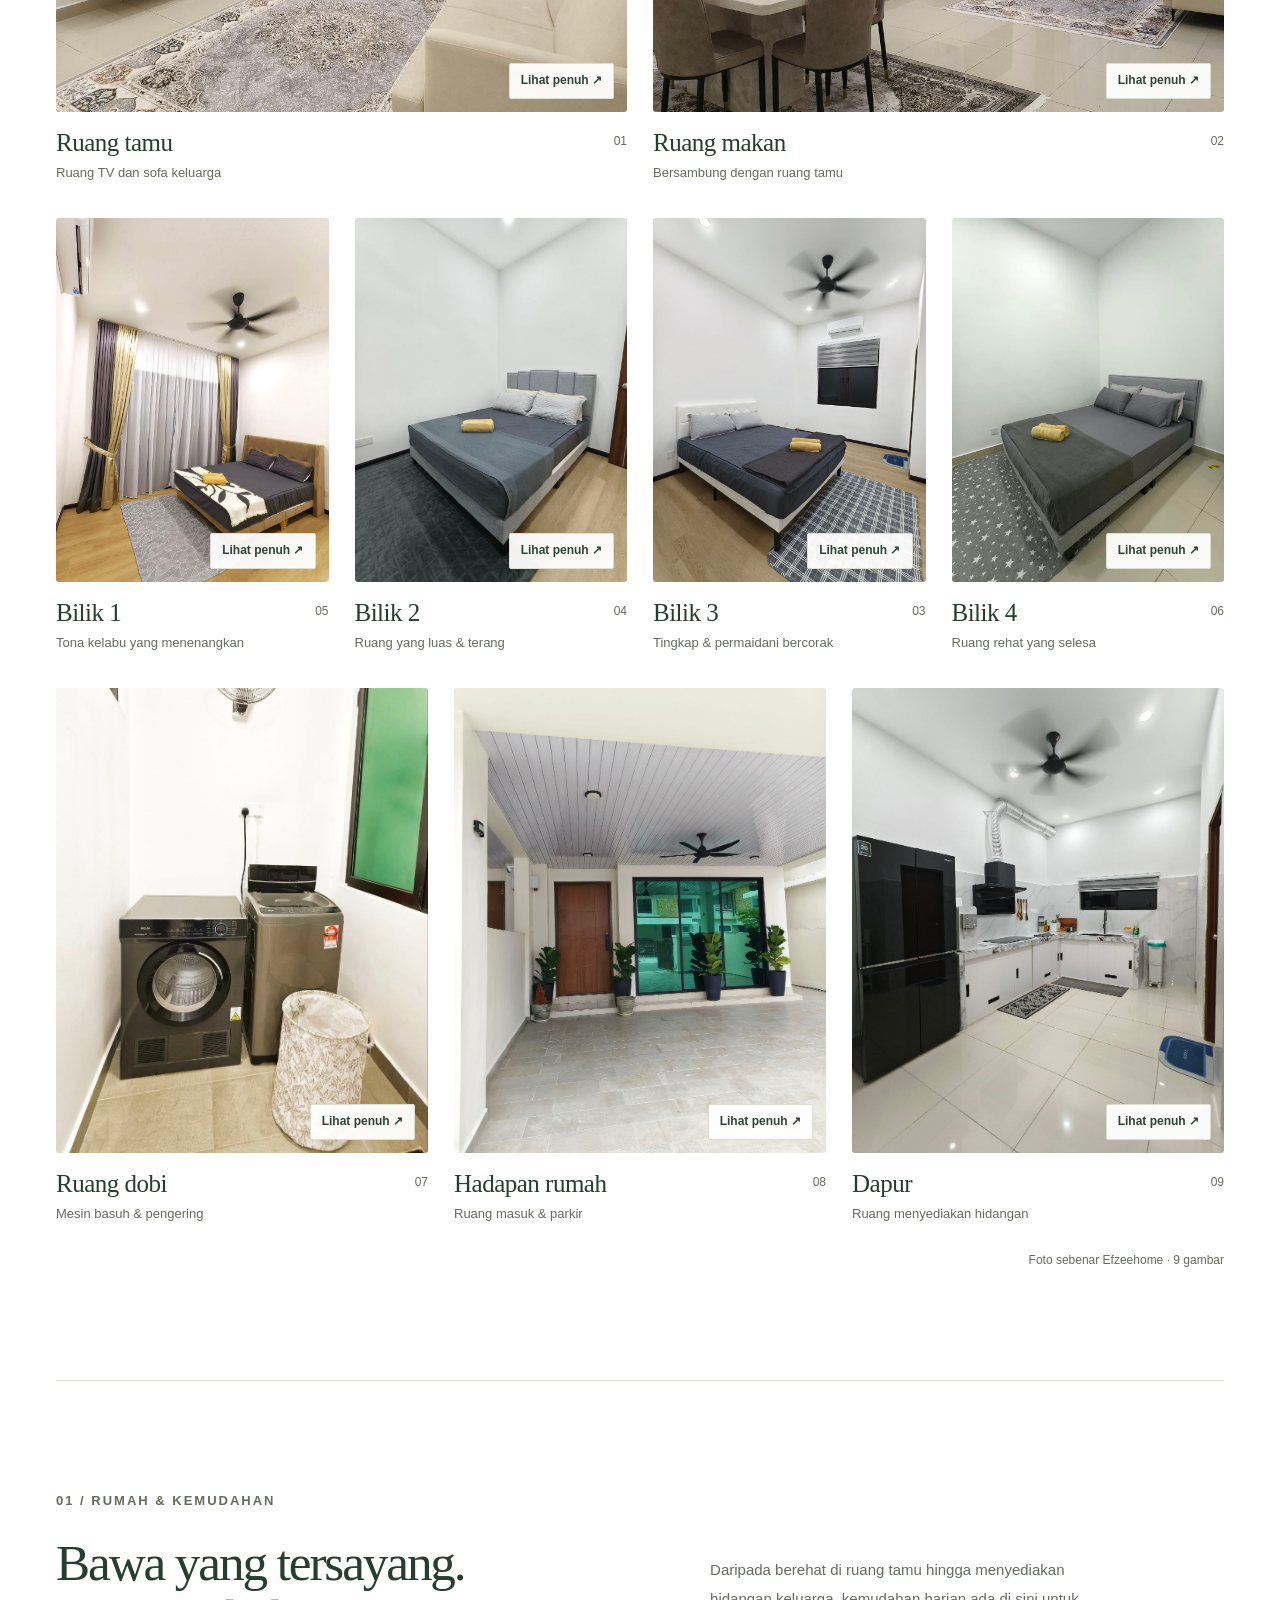
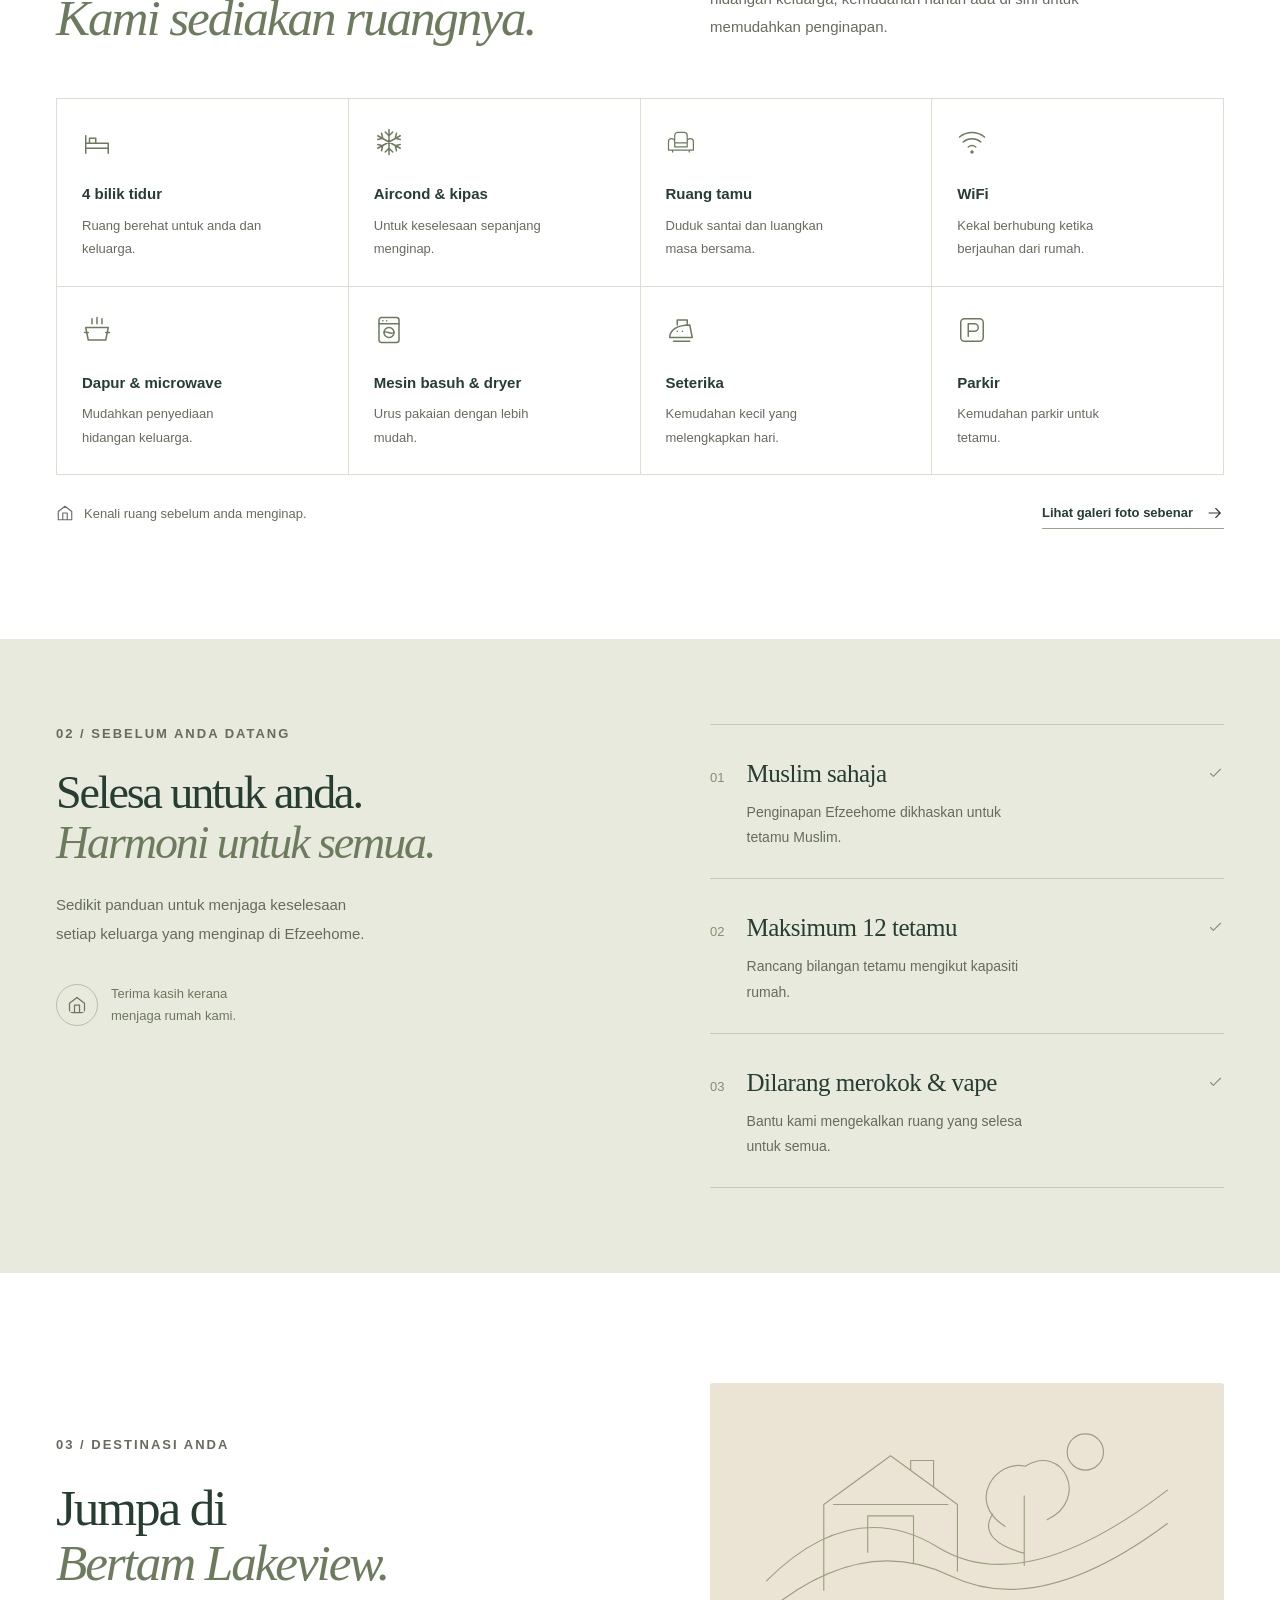
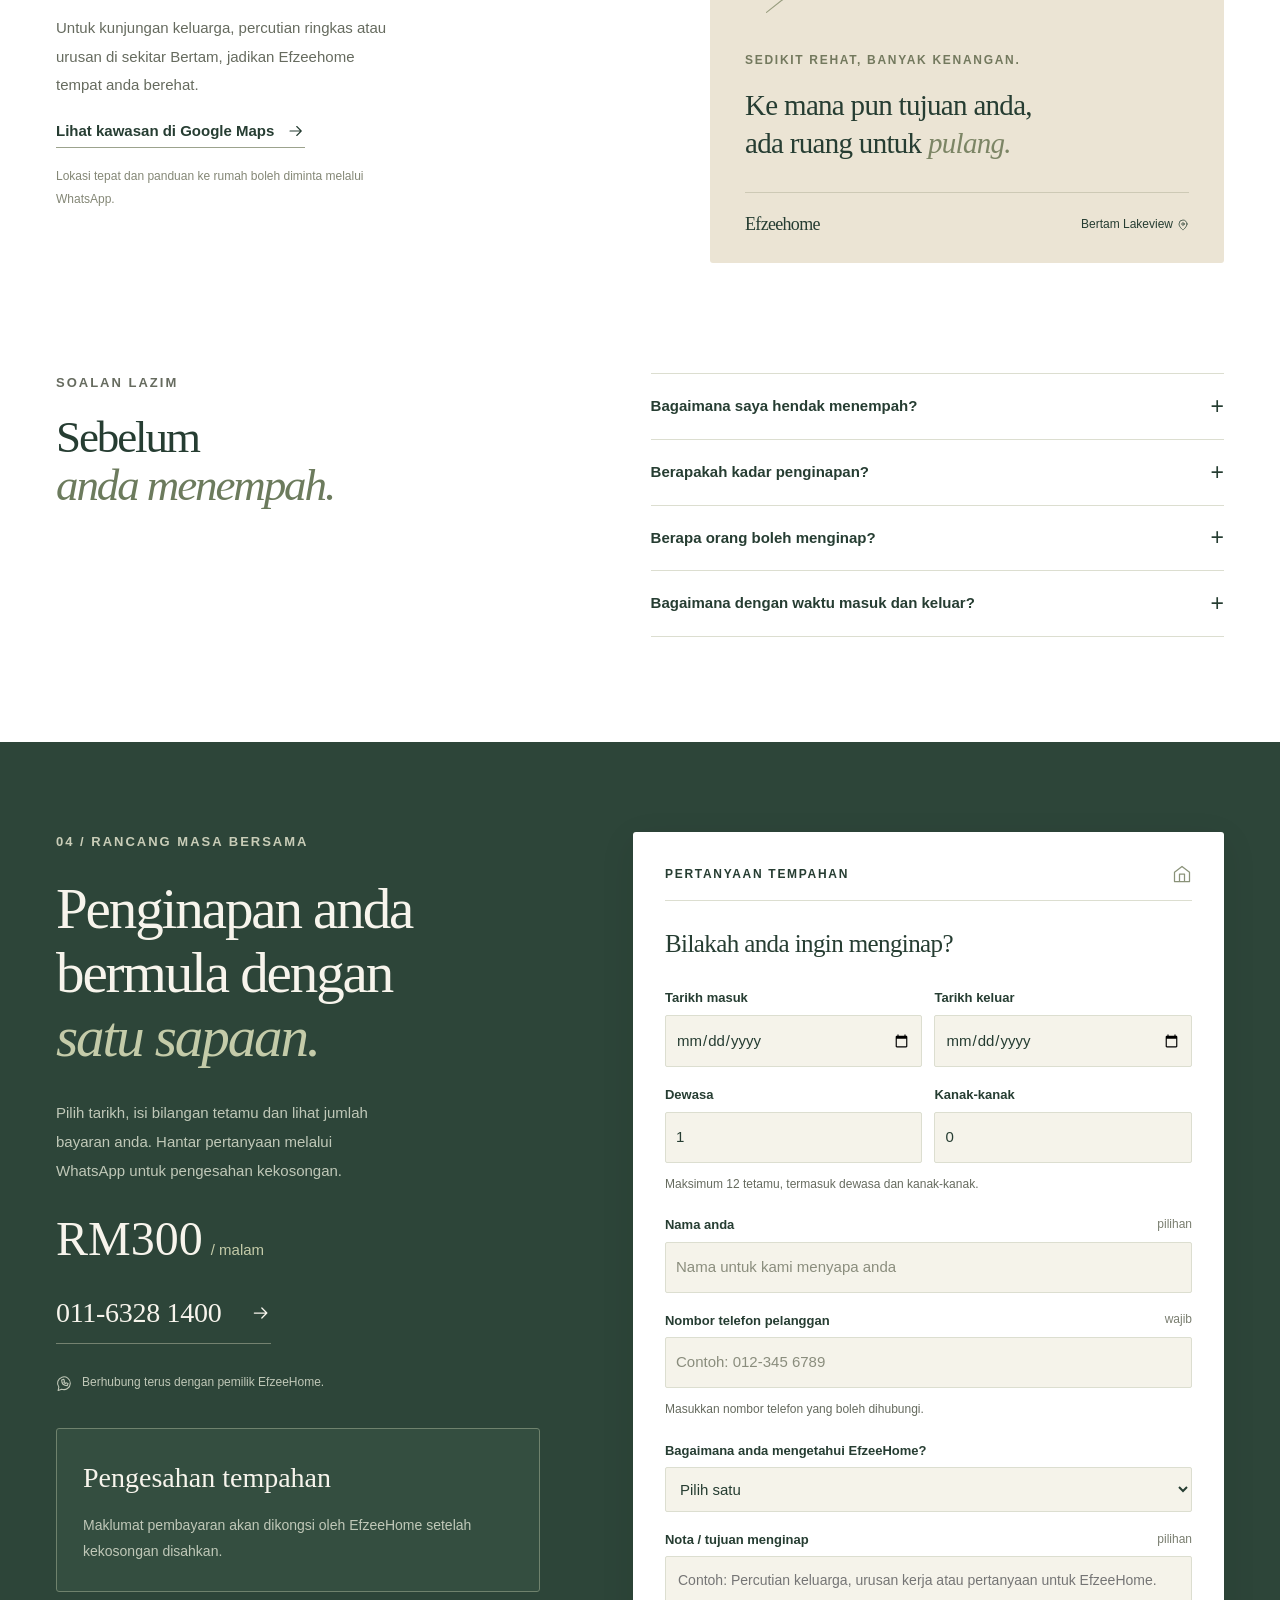
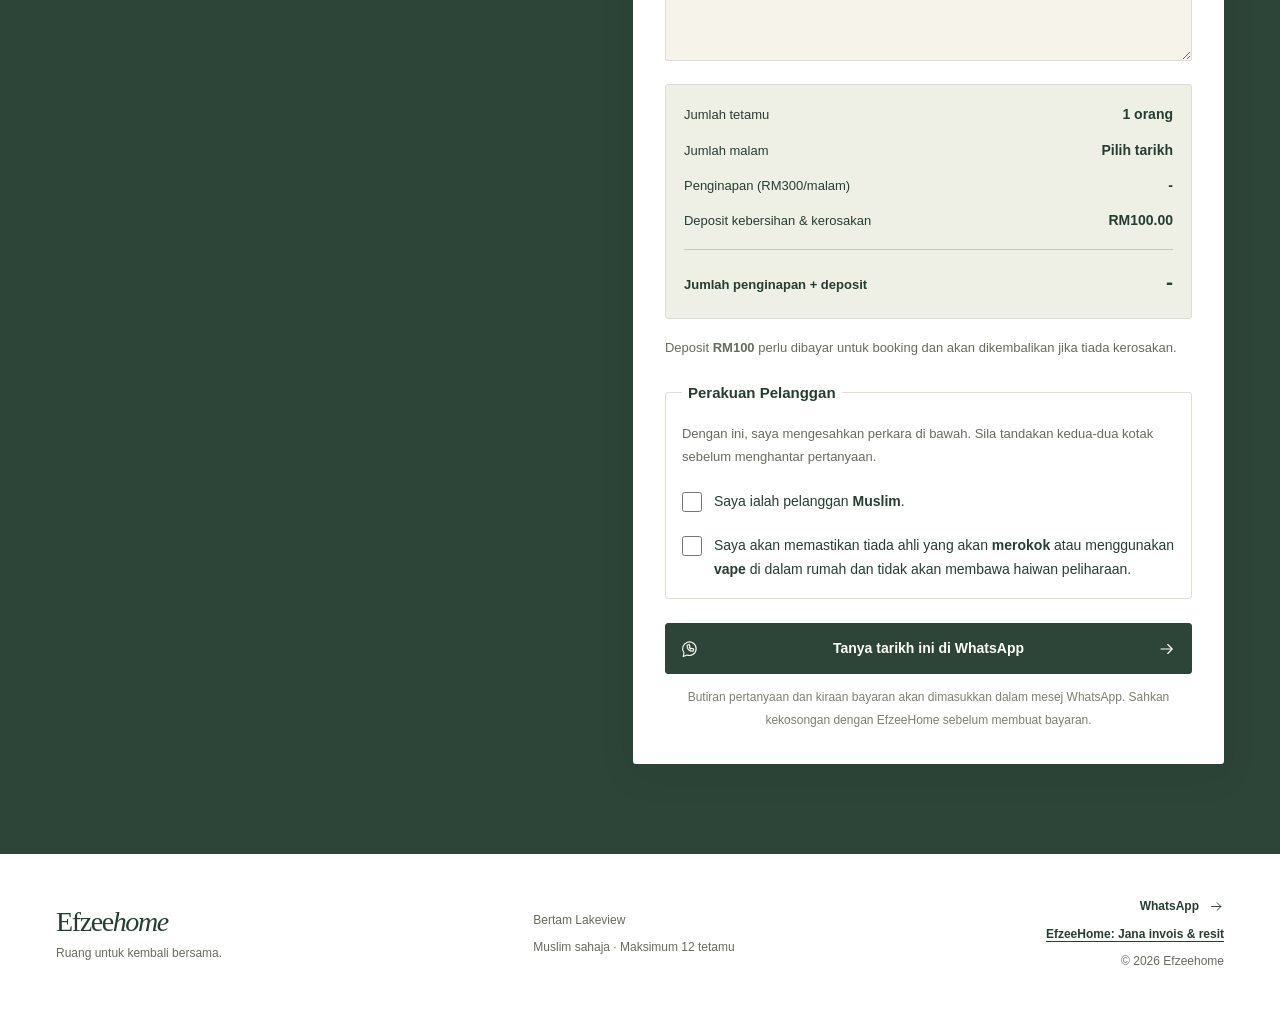
==== commit 69b1d64c: "change bilik 1 and bilik 3 placement" ====
--- a/index.html
+++ b/index.html
@@ -82,14 +82,14 @@
       <a class="gallery-card gallery-wide" href="assets/images/ruang-makan.jpg" target="_blank" rel="noopener noreferrer" aria-label="Lihat foto penuh: Ruang makan · Bersambung dengan ruang tamu" aria-haspopup="dialog" aria-controls="photo-viewer" data-caption="Ruang makan · Bersambung dengan ruang tamu">
         <figure><div class="gallery-image"><img src="assets/images/ruang-makan.jpg" alt="Meja makan dan kerusi, dengan ruang tamu Efzeehome di bahagian belakang." width="960" height="1280" loading="lazy" decoding="async"><span class="gallery-expand" aria-hidden="true">Lihat penuh ↗</span></div><figcaption><div><h3>Ruang makan</h3><p>Bersambung dengan ruang tamu</p></div><span class="gallery-number" aria-hidden="true">02</span></figcaption></figure>
       </a>
-      <a class="gallery-card gallery-bedroom" href="assets/images/bilik-1.jpg" target="_blank" rel="noopener noreferrer" aria-label="Lihat foto penuh: Bilik 1 · Tingkap &amp; permaidani bercorak" aria-haspopup="dialog" aria-controls="photo-viewer" data-caption="Bilik 1 · Tingkap &amp; permaidani bercorak">
-        <figure><div class="gallery-image"><img src="assets/images/bilik-1.jpg" alt="Bilik 1 EfzeeHome dengan katil kelabu berkepala putih, tingkap berbidai, tuala kuning dan permaidani bercorak petak." width="1086" height="1448" loading="lazy" decoding="async"><span class="gallery-expand" aria-hidden="true">Lihat penuh ↗</span></div><figcaption><div><h3>Bilik 1</h3><p>Tingkap &amp; permaidani bercorak</p></div><span class="gallery-number" aria-hidden="true">03</span></figcaption></figure>
+      <a class="gallery-card gallery-bedroom" href="assets/images/bilik-3.jpg" target="_blank" rel="noopener noreferrer" aria-label="Lihat foto penuh: Bilik 1 · Tona kelabu yang menenangkan" aria-haspopup="dialog" aria-controls="photo-viewer" data-caption="Bilik 1 · Tona kelabu yang menenangkan">
+        <figure><div class="gallery-image"><img src="assets/images/bilik-3.jpg" alt="Bilik 1 EfzeeHome dengan katil berkepala panel kelabu, bantal, tuala kuning, lantai kayu dan permaidani gelap." width="1086" height="1448" loading="lazy" decoding="async"><span class="gallery-expand" aria-hidden="true">Lihat penuh ↗</span></div><figcaption><div><h3>Bilik 1</h3><p>Tona kelabu yang menenangkan</p></div><span class="gallery-number" aria-hidden="true">05</span></figcaption></figure>
       </a>
-      <a class="gallery-card gallery-bedroom" href="assets/images/bilik-2.jpg" target="_blank" rel="noopener noreferrer" aria-label="Lihat foto penuh: Bilik 2 · Langsir panjang &amp; ruang terang" aria-haspopup="dialog" aria-controls="photo-viewer" data-caption="Bilik 2 · Langsir panjang &amp; ruang terang">
-        <figure><div class="gallery-image"><img src="assets/images/bilik-2.jpg" alt="Bilik 2 EfzeeHome dengan langsir panjang kelabu dan emas, katil berbingkai coklat, tuala kuning dan permaidani bercorak geometri." width="1086" height="1448" loading="lazy" decoding="async"><span class="gallery-expand" aria-hidden="true">Lihat penuh ↗</span></div><figcaption><div><h3>Bilik 2</h3><p>Langsir panjang &amp; ruang terang</p></div><span class="gallery-number" aria-hidden="true">04</span></figcaption></figure>
+      <a class="gallery-card gallery-bedroom" href="assets/images/bilik-2.jpg" target="_blank" rel="noopener noreferrer" aria-label="Lihat foto penuh: Bilik 2 · Ruang yang luas &amp; terang" aria-haspopup="dialog" aria-controls="photo-viewer" data-caption="Bilik 2 · Ruang yang luas &amp; terang">
+        <figure><div class="gallery-image"><img src="assets/images/bilik-2.jpg" alt="Bilik 2 EfzeeHome dengan langsir panjang kelabu dan emas, katil berbingkai coklat, tuala kuning dan permaidani bercorak geometri." width="1086" height="1448" loading="lazy" decoding="async"><span class="gallery-expand" aria-hidden="true">Lihat penuh ↗</span></div><figcaption><div><h3>Bilik 2</h3><p>Ruang yang luas &amp; terang</p></div><span class="gallery-number" aria-hidden="true">04</span></figcaption></figure>
       </a>
-      <a class="gallery-card gallery-bedroom" href="assets/images/bilik-3.jpg" target="_blank" rel="noopener noreferrer" aria-label="Lihat foto penuh: Bilik 3 · Tona kelabu yang menenangkan" aria-haspopup="dialog" aria-controls="photo-viewer" data-caption="Bilik 3 · Tona kelabu yang menenangkan">
-        <figure><div class="gallery-image"><img src="assets/images/bilik-3.jpg" alt="Bilik 3 EfzeeHome dengan katil berkepala panel kelabu, bantal, tuala kuning, lantai kayu dan permaidani gelap." width="1086" height="1448" loading="lazy" decoding="async"><span class="gallery-expand" aria-hidden="true">Lihat penuh ↗</span></div><figcaption><div><h3>Bilik 3</h3><p>Tona kelabu yang menenangkan</p></div><span class="gallery-number" aria-hidden="true">05</span></figcaption></figure>
+            <a class="gallery-card gallery-bedroom" href="assets/images/bilik-1.jpg" target="_blank" rel="noopener noreferrer" aria-label="Lihat foto penuh: Bilik 3 · Tingkap &amp; permaidani bercorak" aria-haspopup="dialog" aria-controls="photo-viewer" data-caption="Bilik 3 · Tingkap &amp; permaidani bercorak">
+        <figure><div class="gallery-image"><img src="assets/images/bilik-1.jpg" alt="Bilik 3 EfzeeHome dengan katil kelabu berkepala putih, tingkap berbidai, tuala kuning dan permaidani bercorak petak." width="1086" height="1448" loading="lazy" decoding="async"><span class="gallery-expand" aria-hidden="true">Lihat penuh ↗</span></div><figcaption><div><h3>Bilik 3</h3><p>Tingkap &amp; permaidani bercorak</p></div><span class="gallery-number" aria-hidden="true">03</span></figcaption></figure>
       </a>
       <a class="gallery-card gallery-bedroom" href="assets/images/bilik-4.jpg" target="_blank" rel="noopener noreferrer" aria-label="Lihat foto penuh: Bilik 4 · Ruang rehat yang selesa" aria-haspopup="dialog" aria-controls="photo-viewer" data-caption="Bilik 4 · Ruang rehat yang selesa">
         <figure><div class="gallery-image"><img src="assets/images/bilik-4.jpg" alt="Bilik 4 EfzeeHome dengan katil kelabu, tuala kuning, lantai berjubin dan permaidani bercorak bintang." width="1086" height="1448" loading="lazy" decoding="async"><span class="gallery-expand" aria-hidden="true">Lihat penuh ↗</span></div><figcaption><div><h3>Bilik 4</h3><p>Ruang rehat yang selesa</p></div><span class="gallery-number" aria-hidden="true">06</span></figcaption></figure>
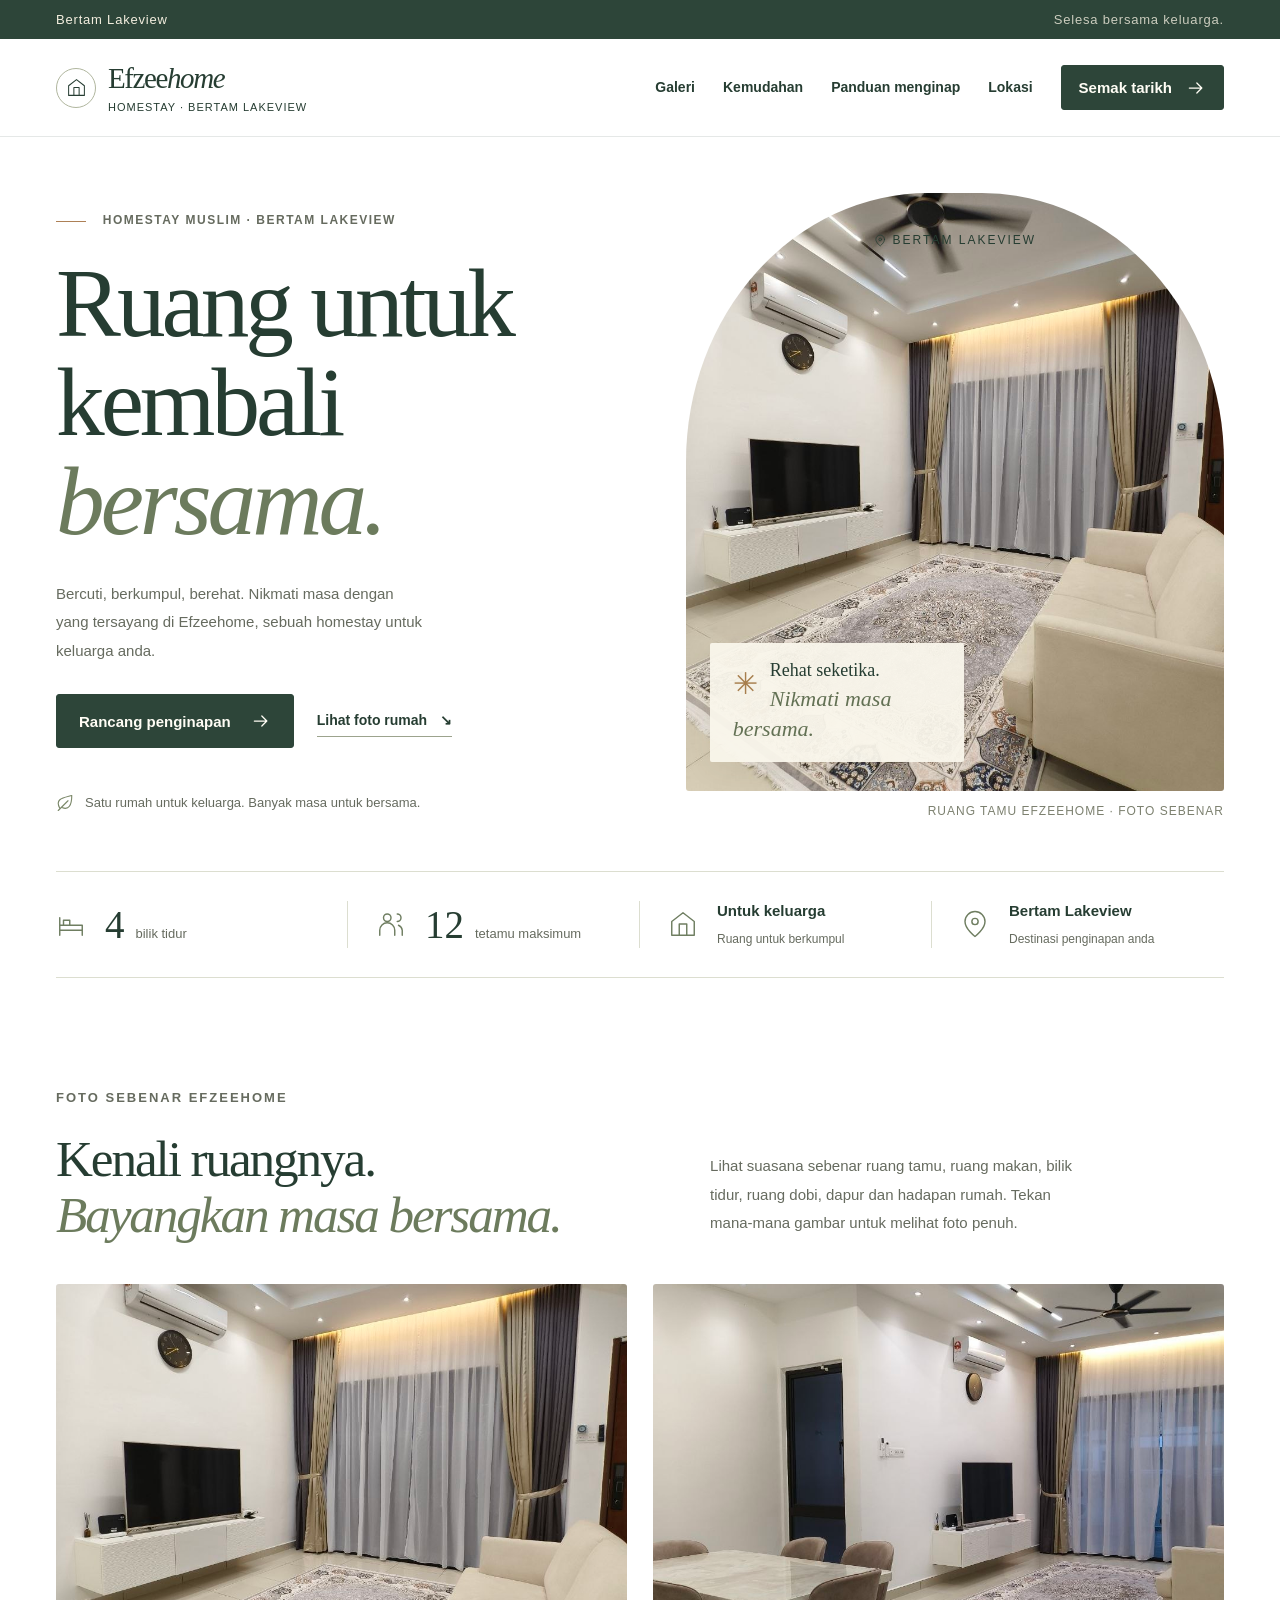
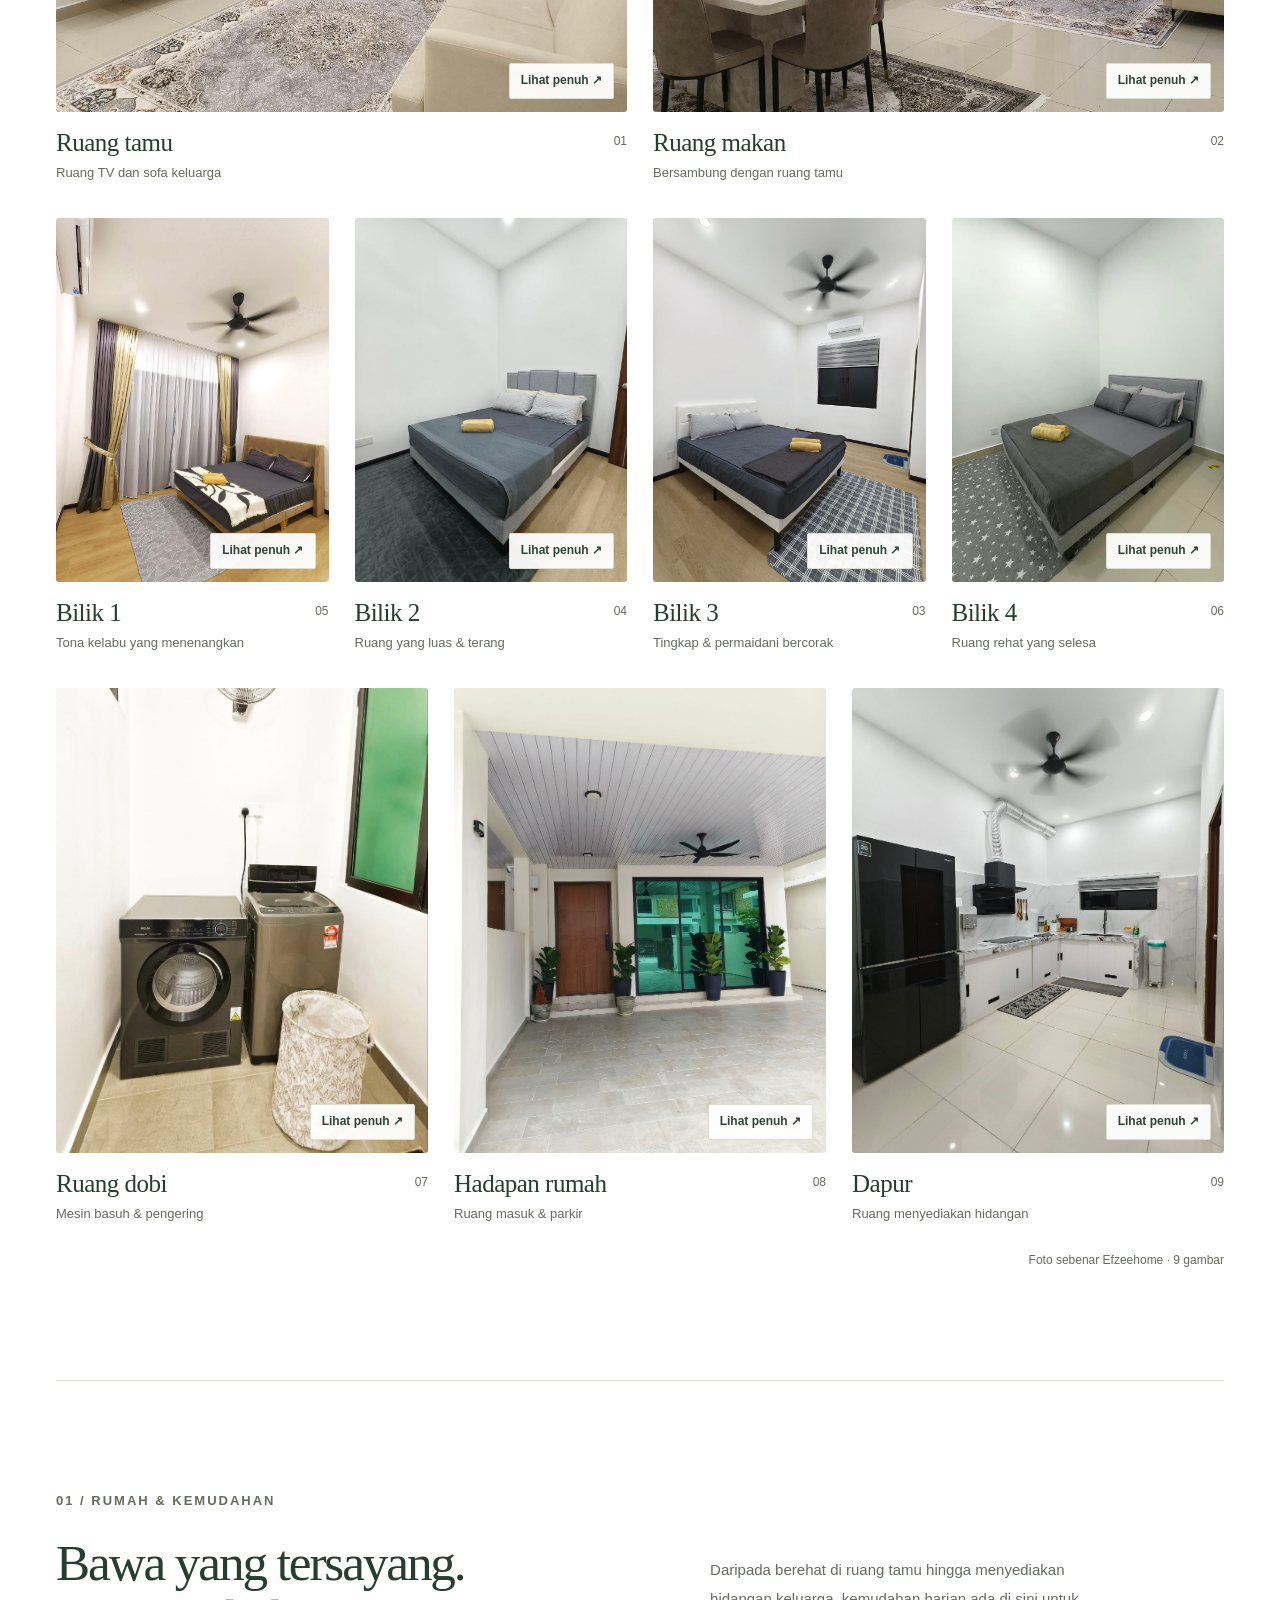
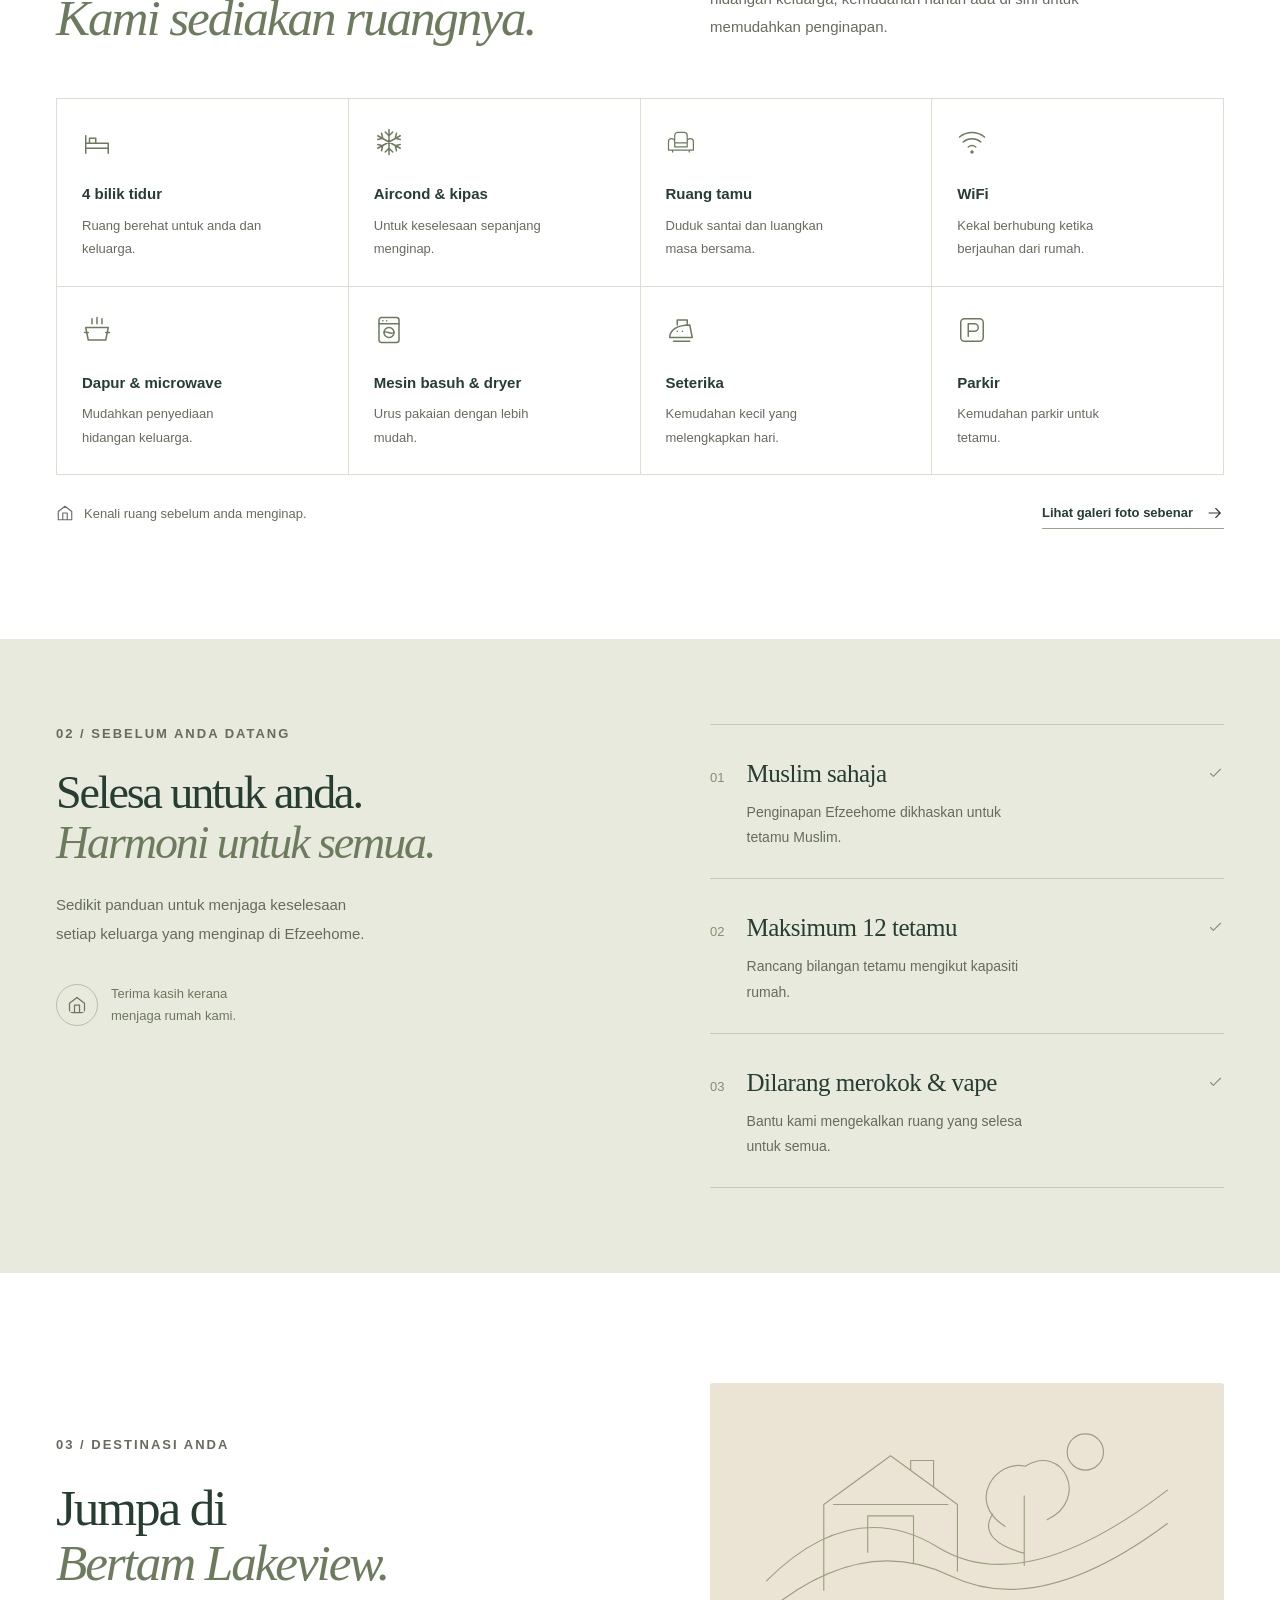
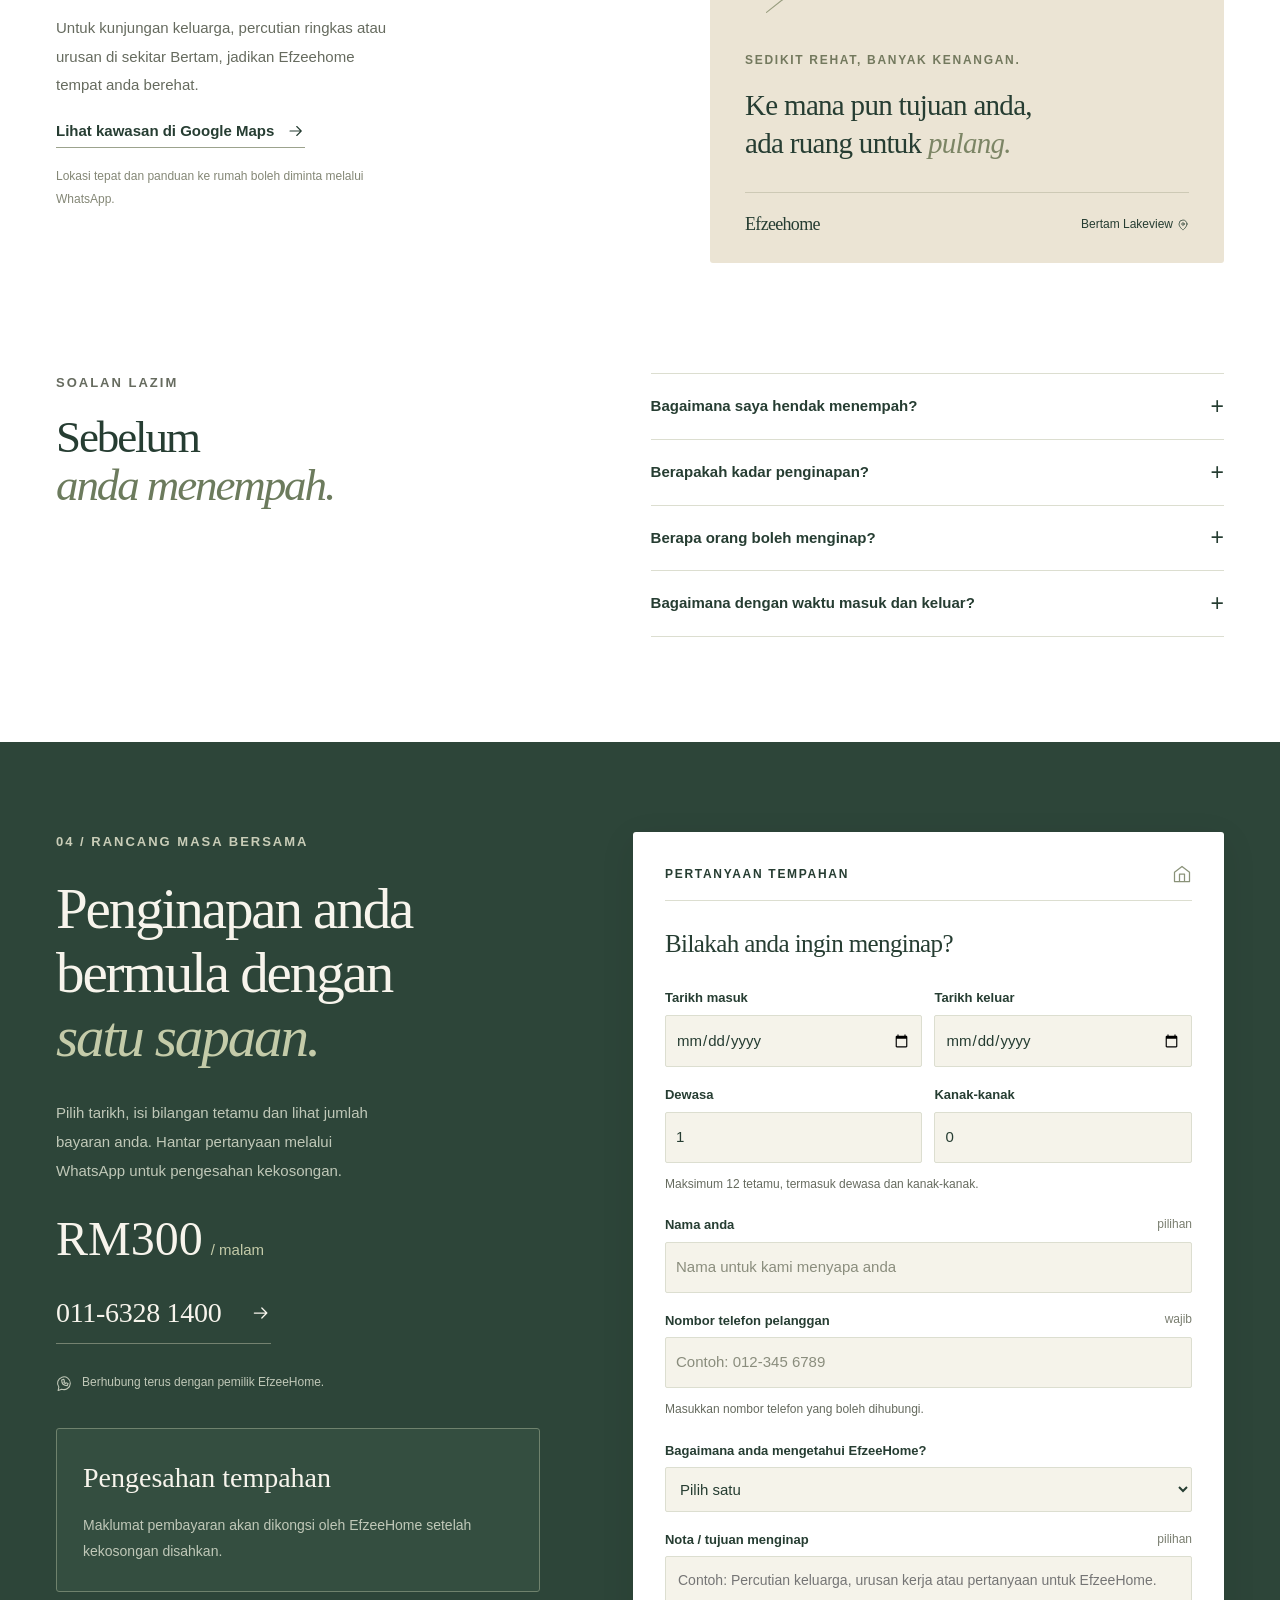
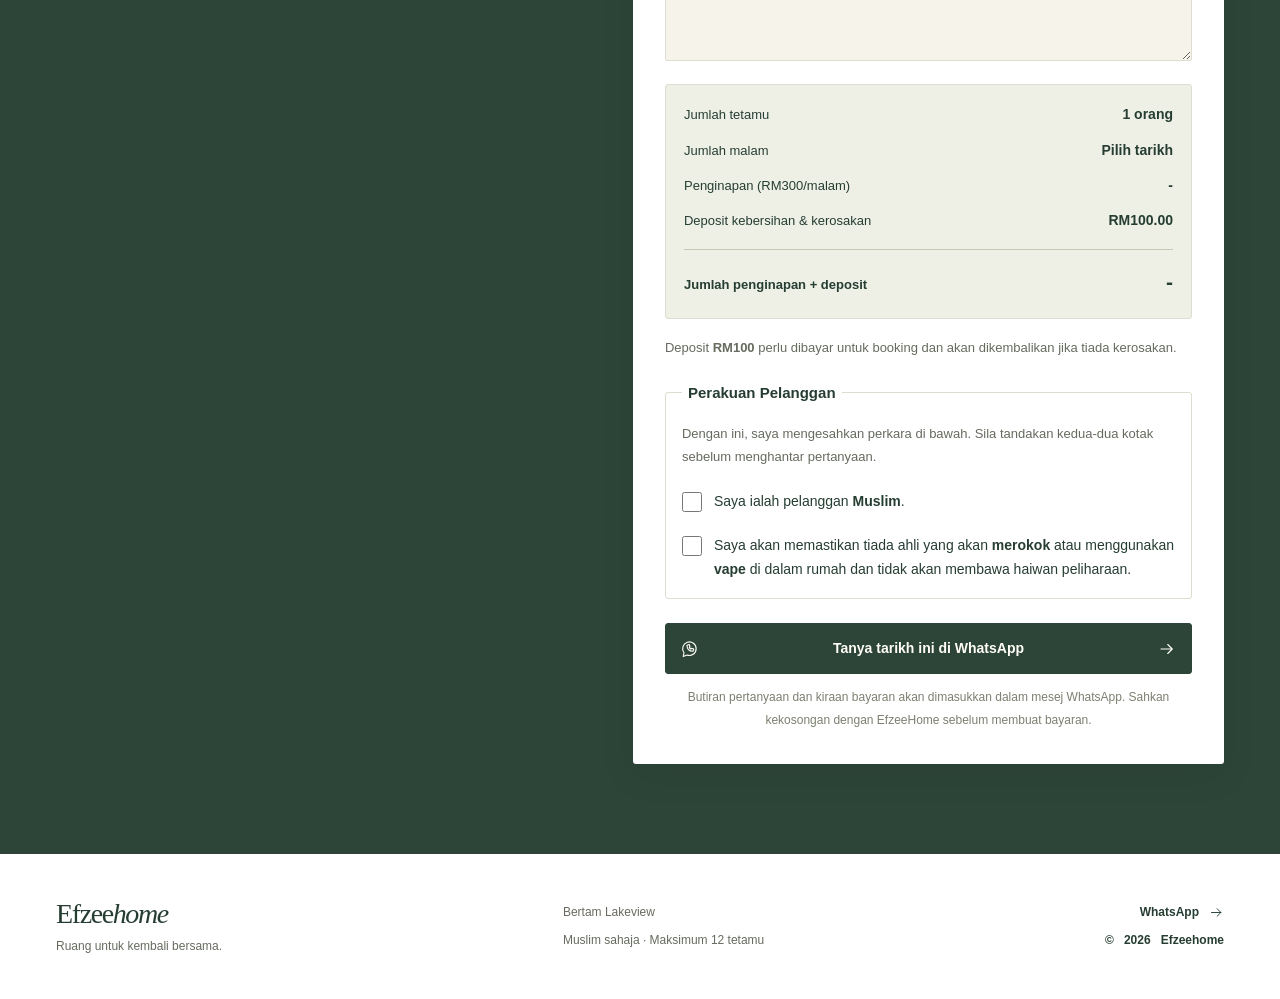
==== commit f9707995: "remove invoice link" ====
--- a/index.html
+++ b/index.html
@@ -185,7 +185,7 @@
   </div>
 </dialog>
 
-<footer class="site-footer section-wrap"><div><a class="brand footer-brand" href="#">Efzee<span class="brand-light">home</span></a><p>Ruang untuk kembali bersama.</p></div><div class="footer-center"><span>Bertam Lakeview</span><span>Muslim sahaja · Maksimum 12 tetamu</span></div><div class="footer-contact"><a href="https://wa.me/601163281400" target="_blank" rel="noopener noreferrer">WhatsApp <svg class="icon" aria-hidden="true"><use href="#i-arrow"/></svg></a><a class="owner-link" href="EfzeeHome_Pengurusan.html">EfzeeHome: Jana invois & resit</a><span>© <span id="copyright-year">2026</span> Efzeehome</span></div></footer>
+<footer class="site-footer section-wrap"><div><a class="brand footer-brand" href="#">Efzee<span class="brand-light">home</span></a><p>Ruang untuk kembali bersama.</p></div><div class="footer-center"><span>Bertam Lakeview</span><span>Muslim sahaja · Maksimum 12 tetamu</span></div><div class="footer-contact"><a href="https://wa.me/601163281400" target="_blank" rel="noopener noreferrer">WhatsApp <svg class="icon" aria-hidden="true"><use href="#i-arrow"/></svg></a><a href="EfzeeHome_Pengurusan.html">© <span id="copyright-year">2026</span> Efzeehome</a></span></div></footer>
 <a class="mobile-booking button" href="#tempahan">Semak tarikh penginapan <svg class="icon" aria-hidden="true"><use href="#i-arrow"/></svg></a>
 </body>
 </html>
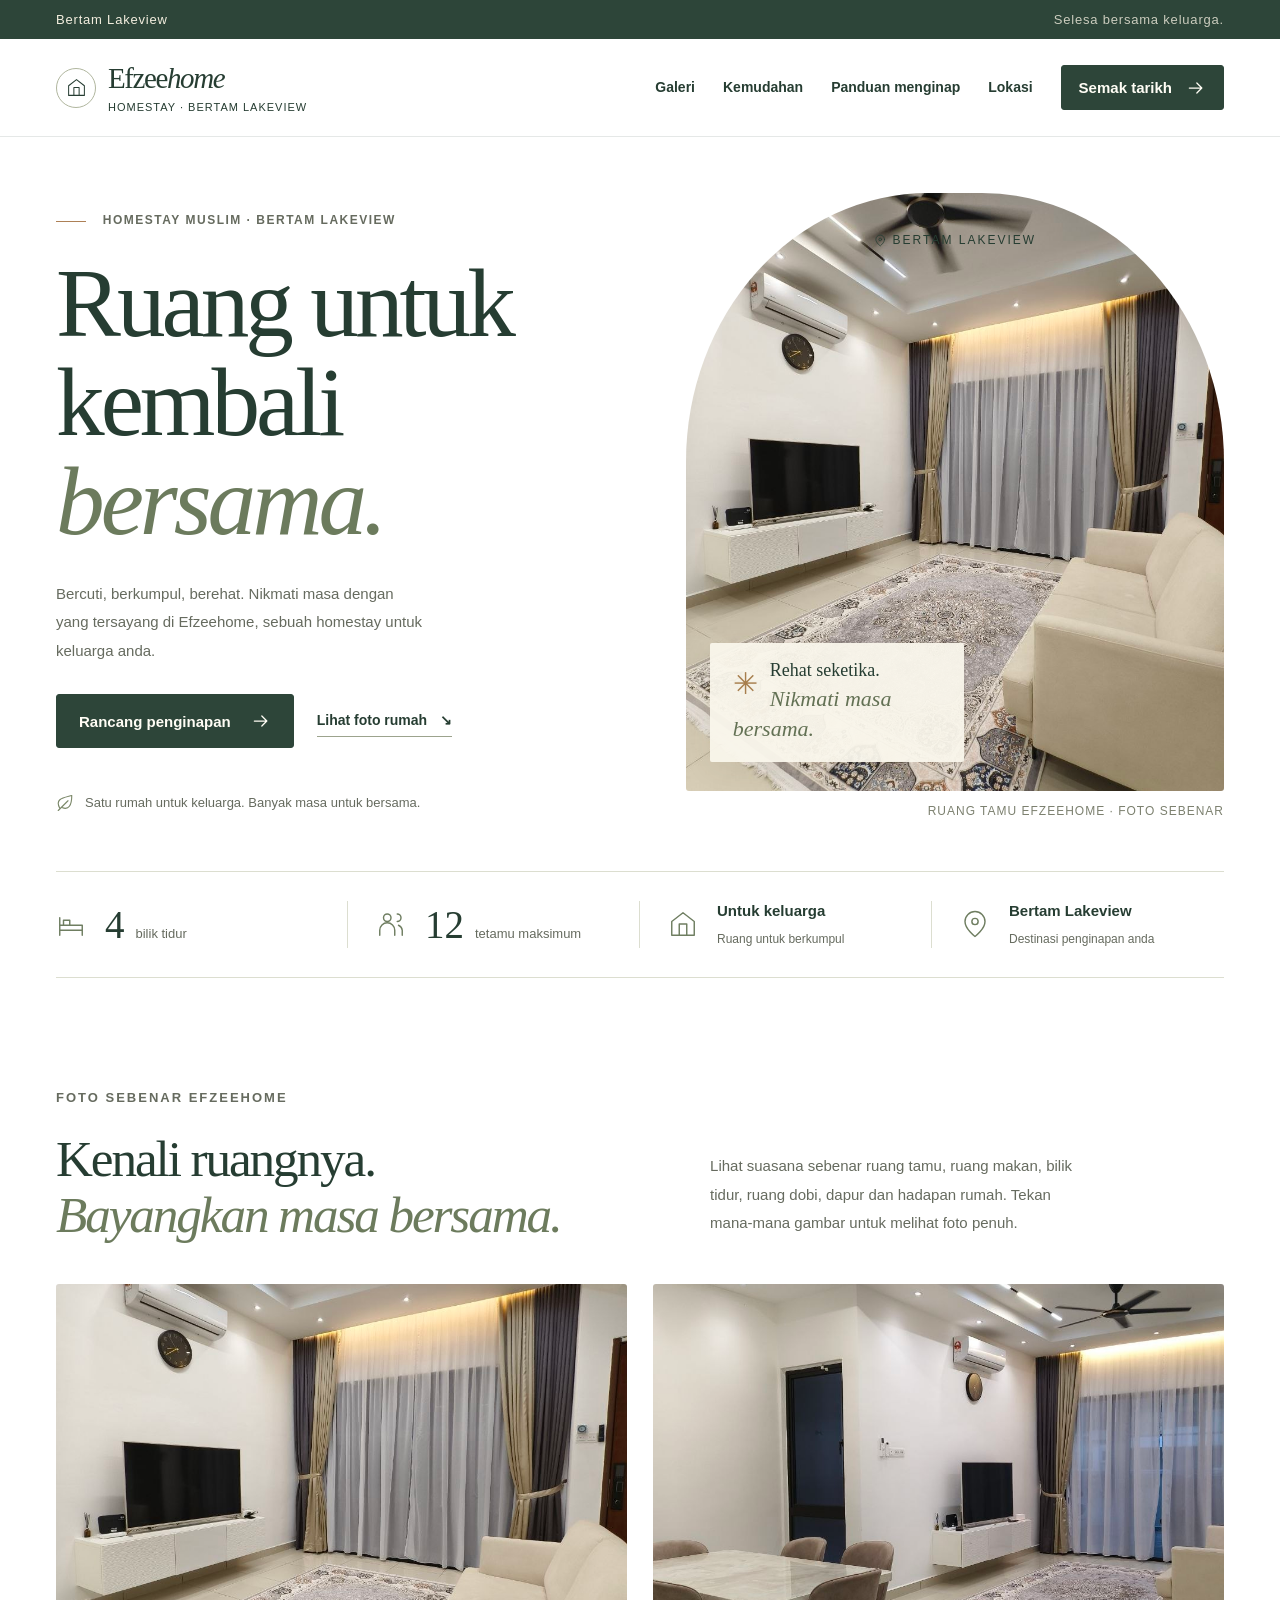
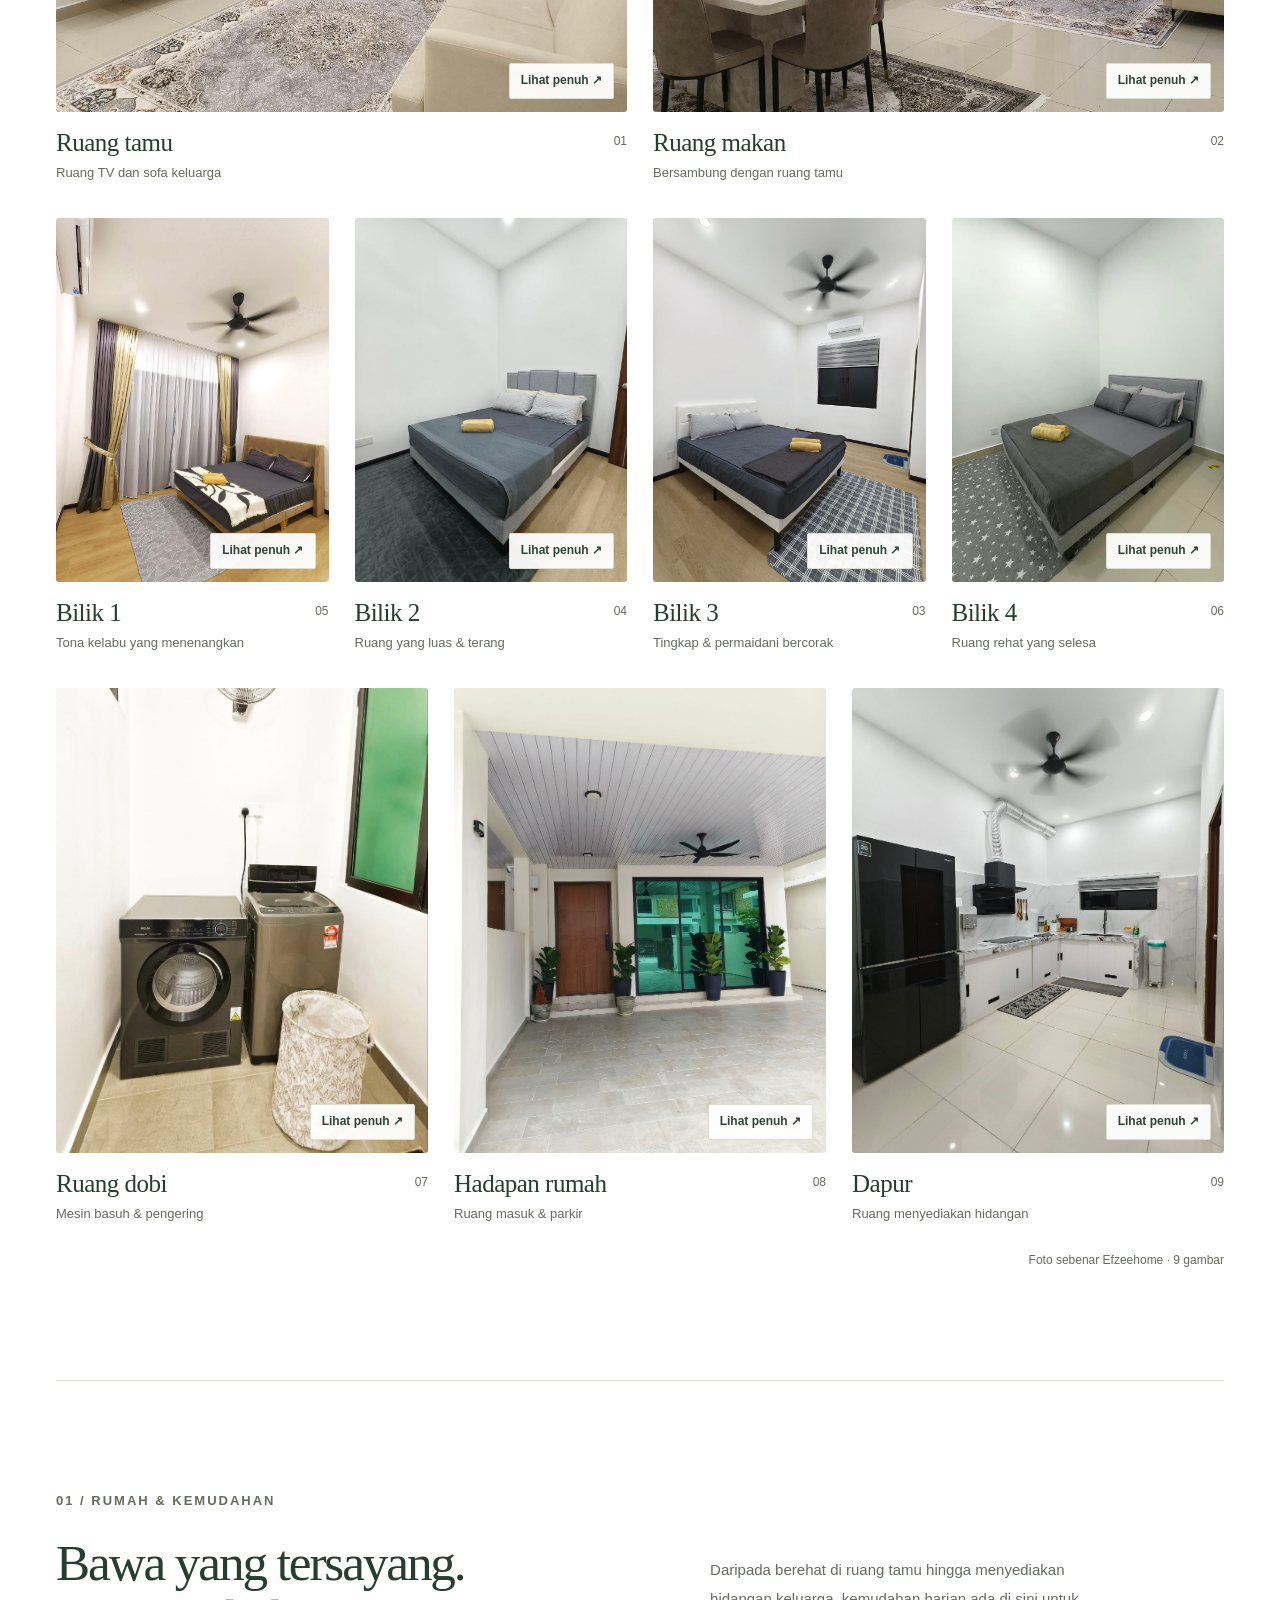
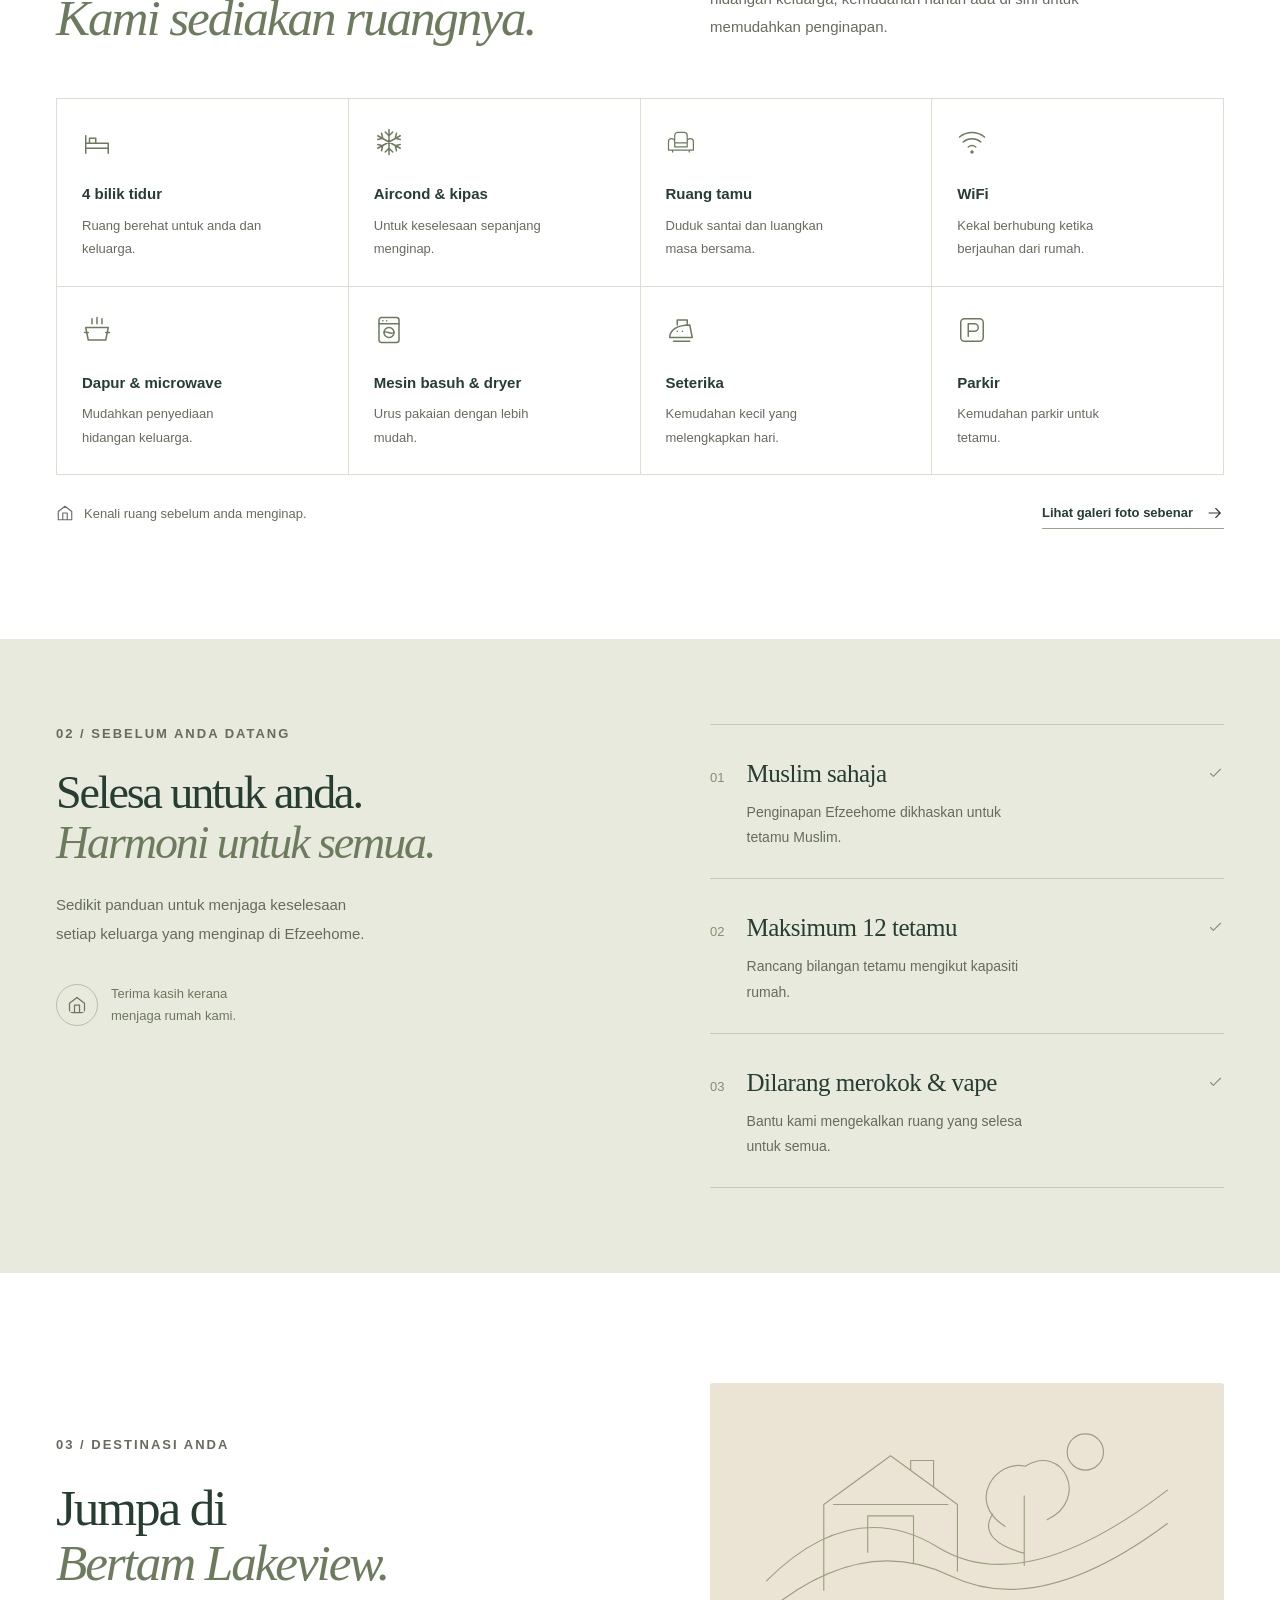
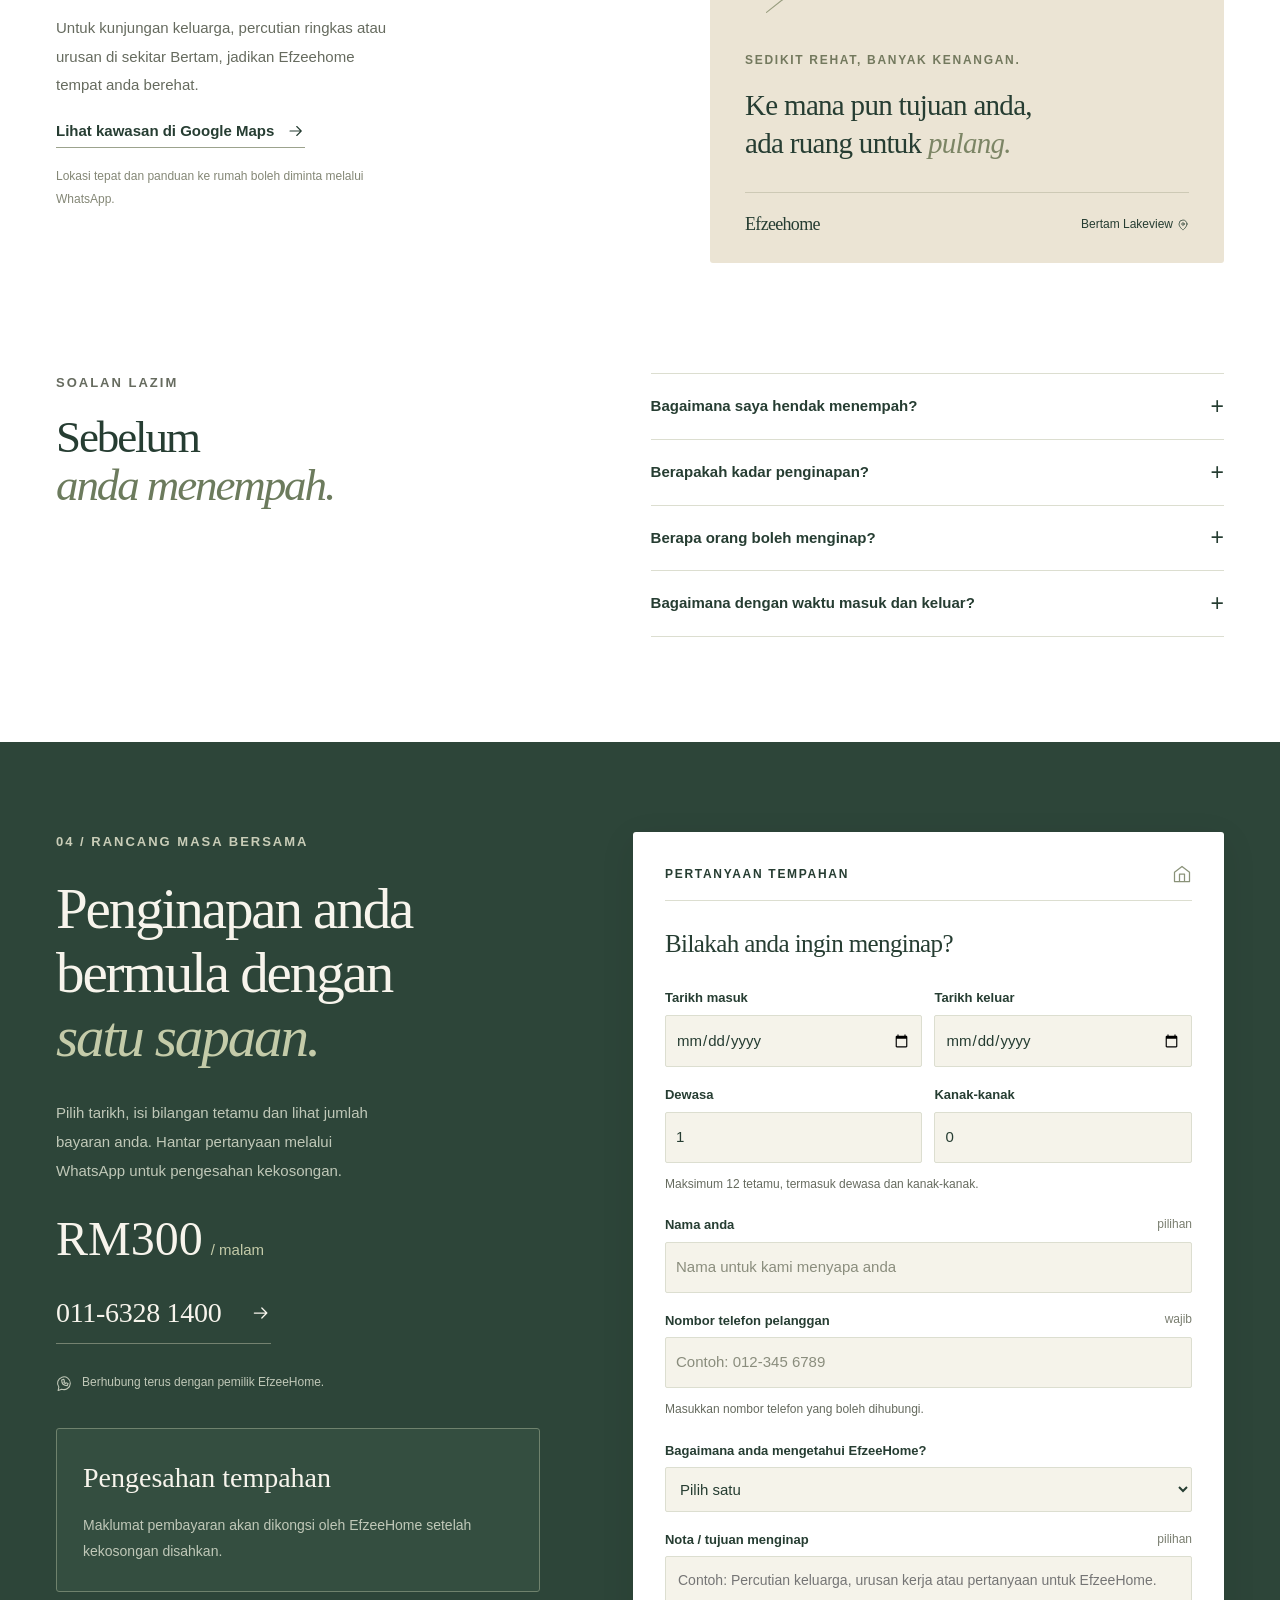
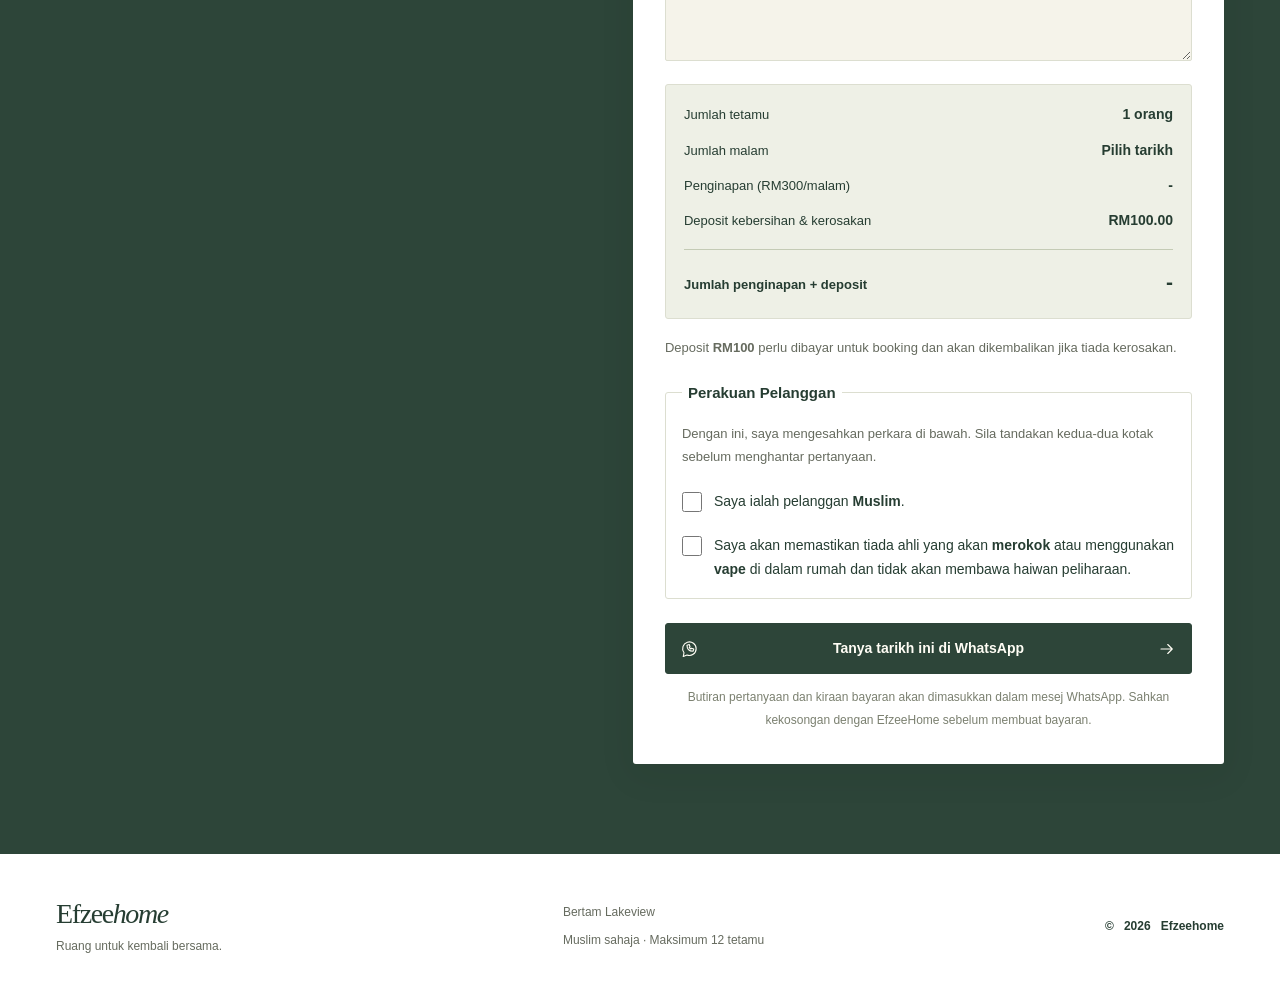
==== commit 92feecdd: "remove chatgpt link and ws link" ====
--- a/index.html
+++ b/index.html
@@ -185,7 +185,7 @@
   </div>
 </dialog>
 
-<footer class="site-footer section-wrap"><div><a class="brand footer-brand" href="#">Efzee<span class="brand-light">home</span></a><p>Ruang untuk kembali bersama.</p></div><div class="footer-center"><span>Bertam Lakeview</span><span>Muslim sahaja · Maksimum 12 tetamu</span></div><div class="footer-contact"><a href="https://wa.me/601163281400" target="_blank" rel="noopener noreferrer">WhatsApp <svg class="icon" aria-hidden="true"><use href="#i-arrow"/></svg></a><a href="EfzeeHome_Pengurusan.html">© <span id="copyright-year">2026</span> Efzeehome</a></span></div></footer>
+<footer class="site-footer section-wrap"><div><a class="brand footer-brand" href="#">Efzee<span class="brand-light">home</span></a><p>Ruang untuk kembali bersama.</p></div><div class="footer-center"><span>Bertam Lakeview</span><span>Muslim sahaja · Maksimum 12 tetamu</span></div><div class="footer-contact"><a href="EfzeeHome_Pengurusan_02.html">© <span id="copyright-year">2026</span> Efzeehome</a></span></div></footer>
 <a class="mobile-booking button" href="#tempahan">Semak tarikh penginapan <svg class="icon" aria-hidden="true"><use href="#i-arrow"/></svg></a>
 </body>
 </html>
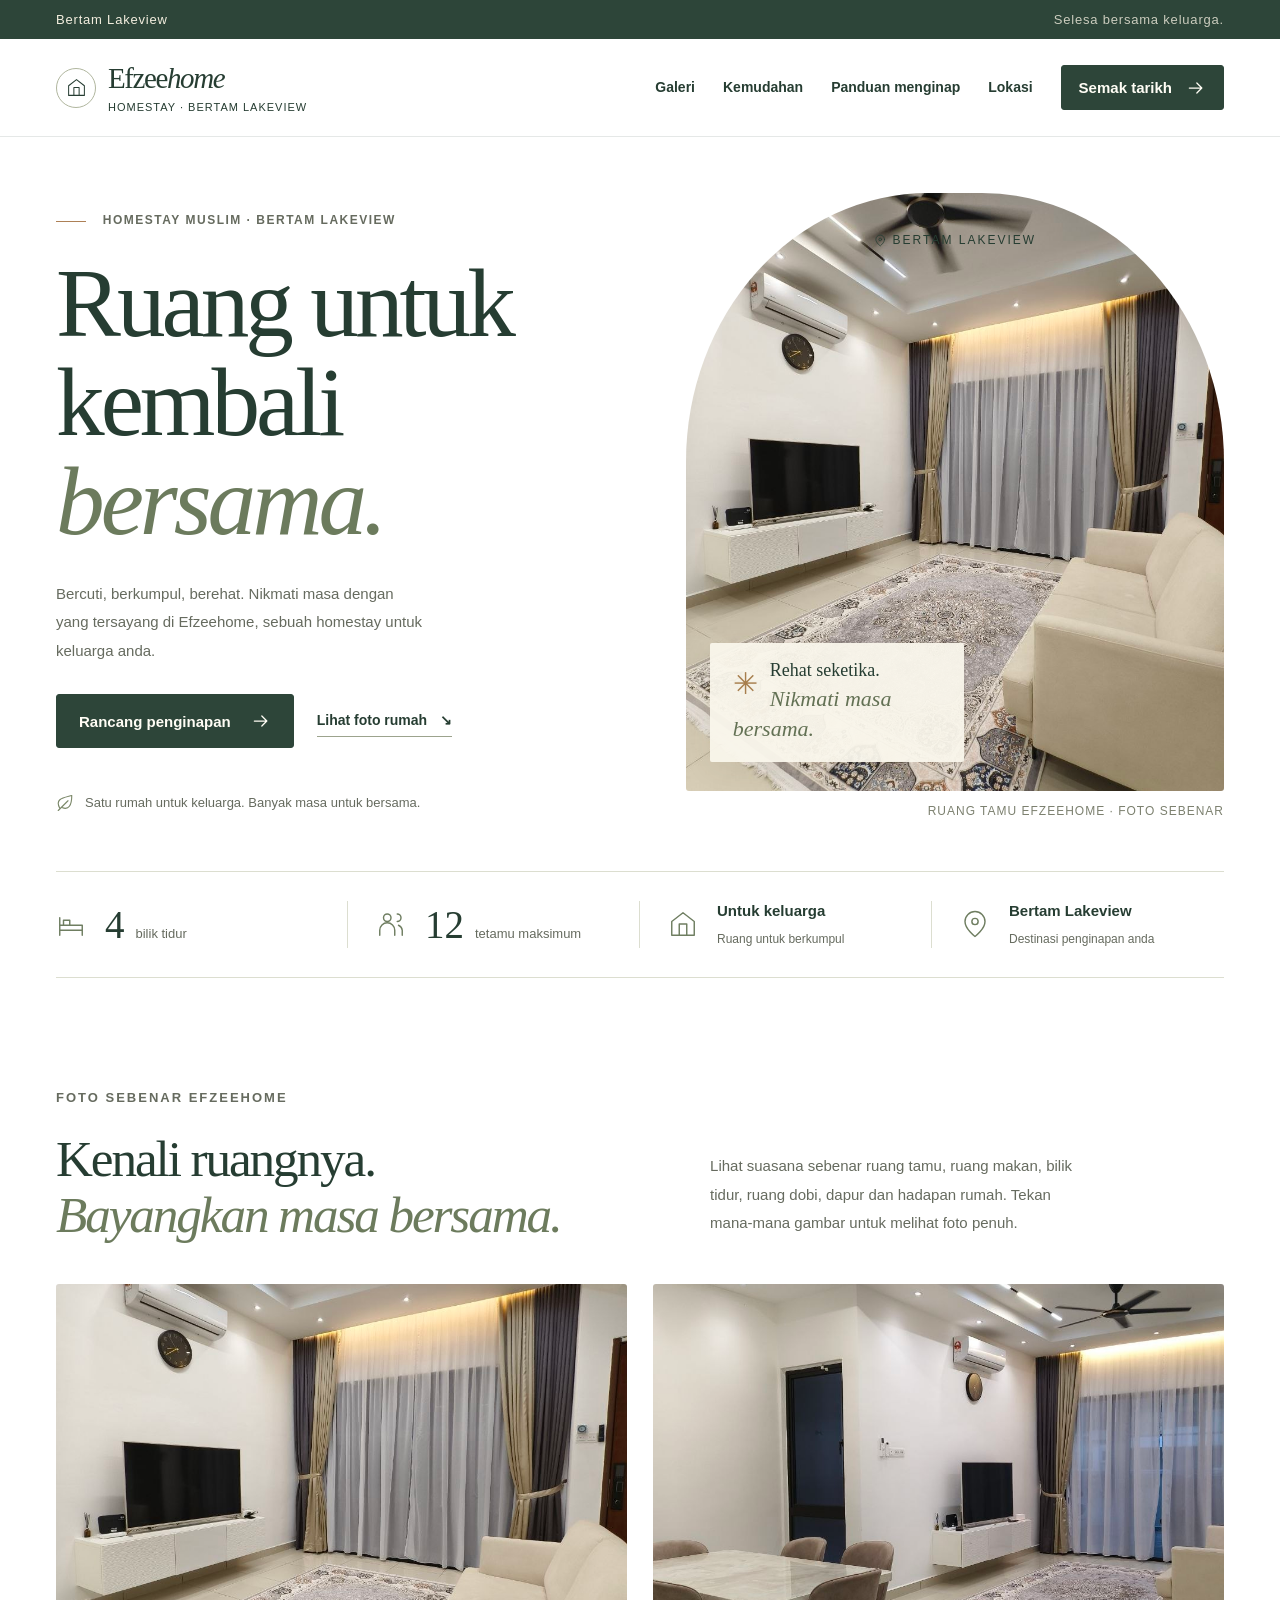
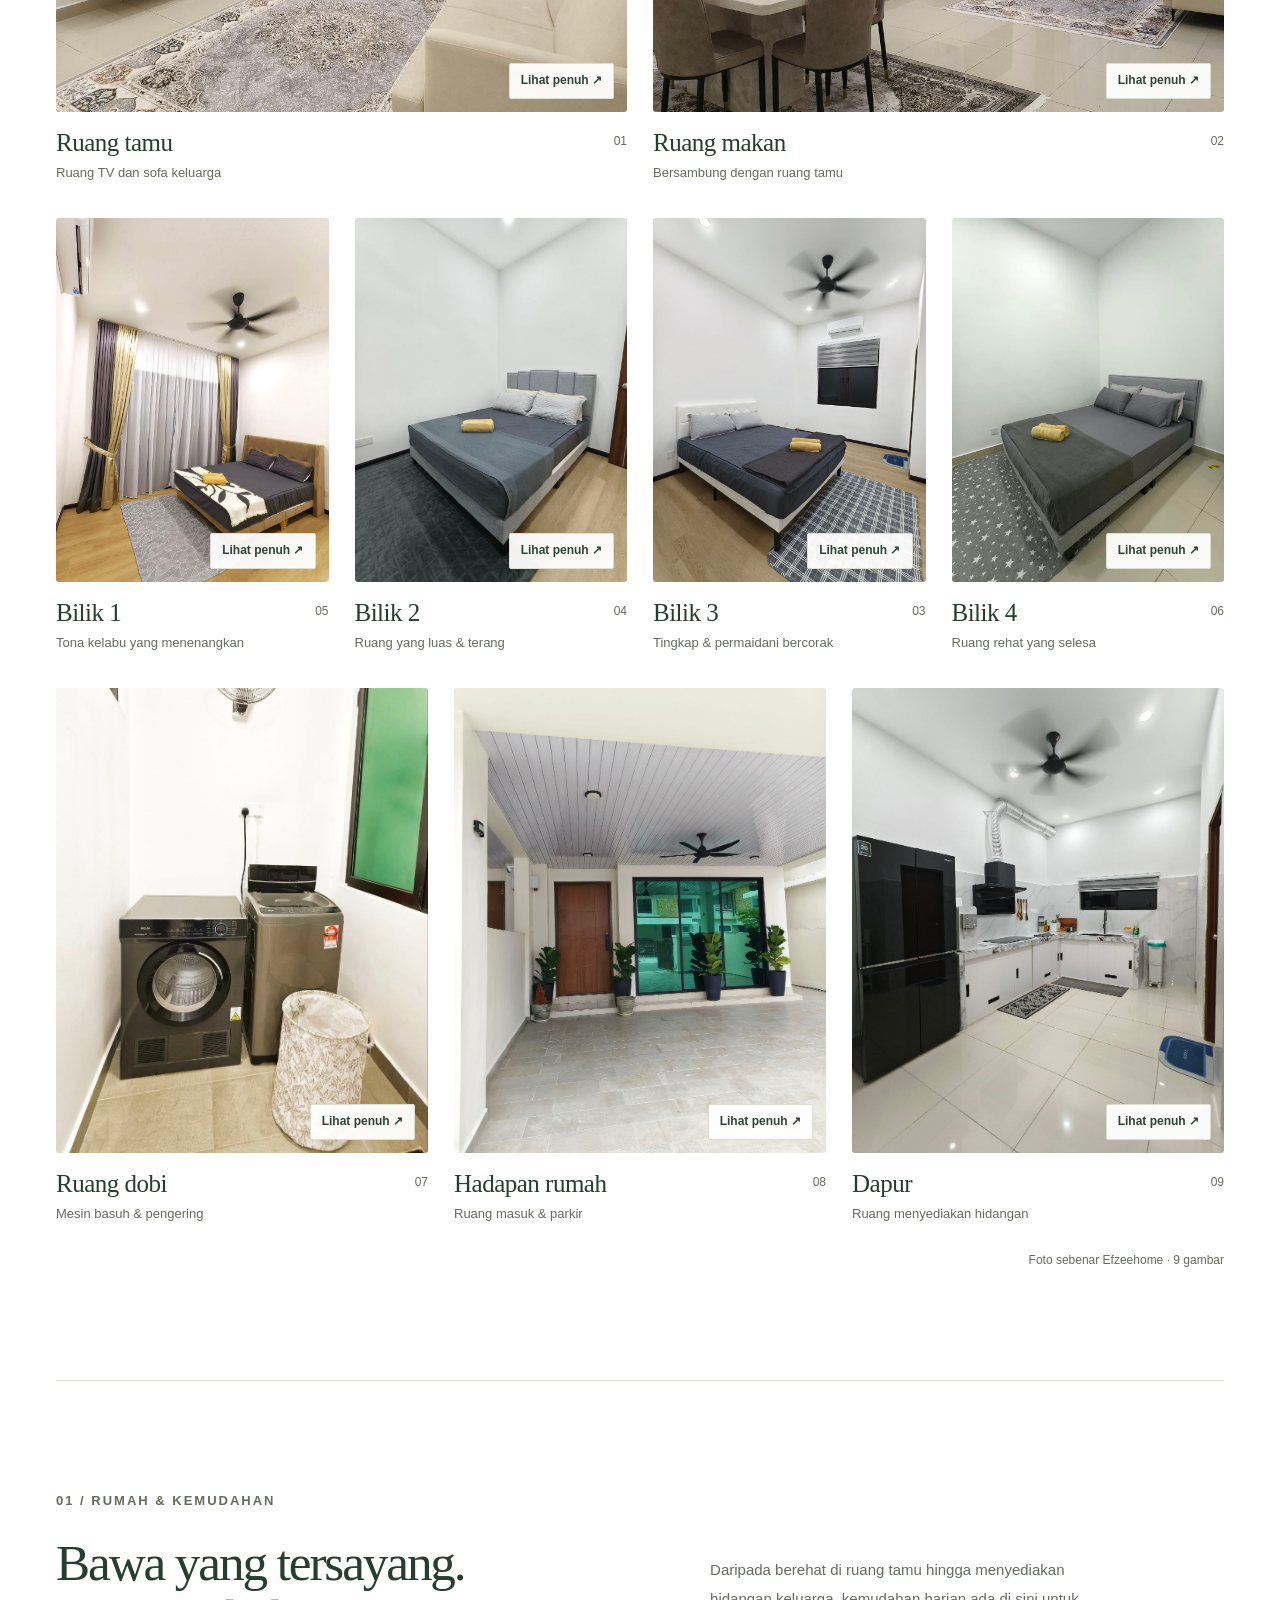
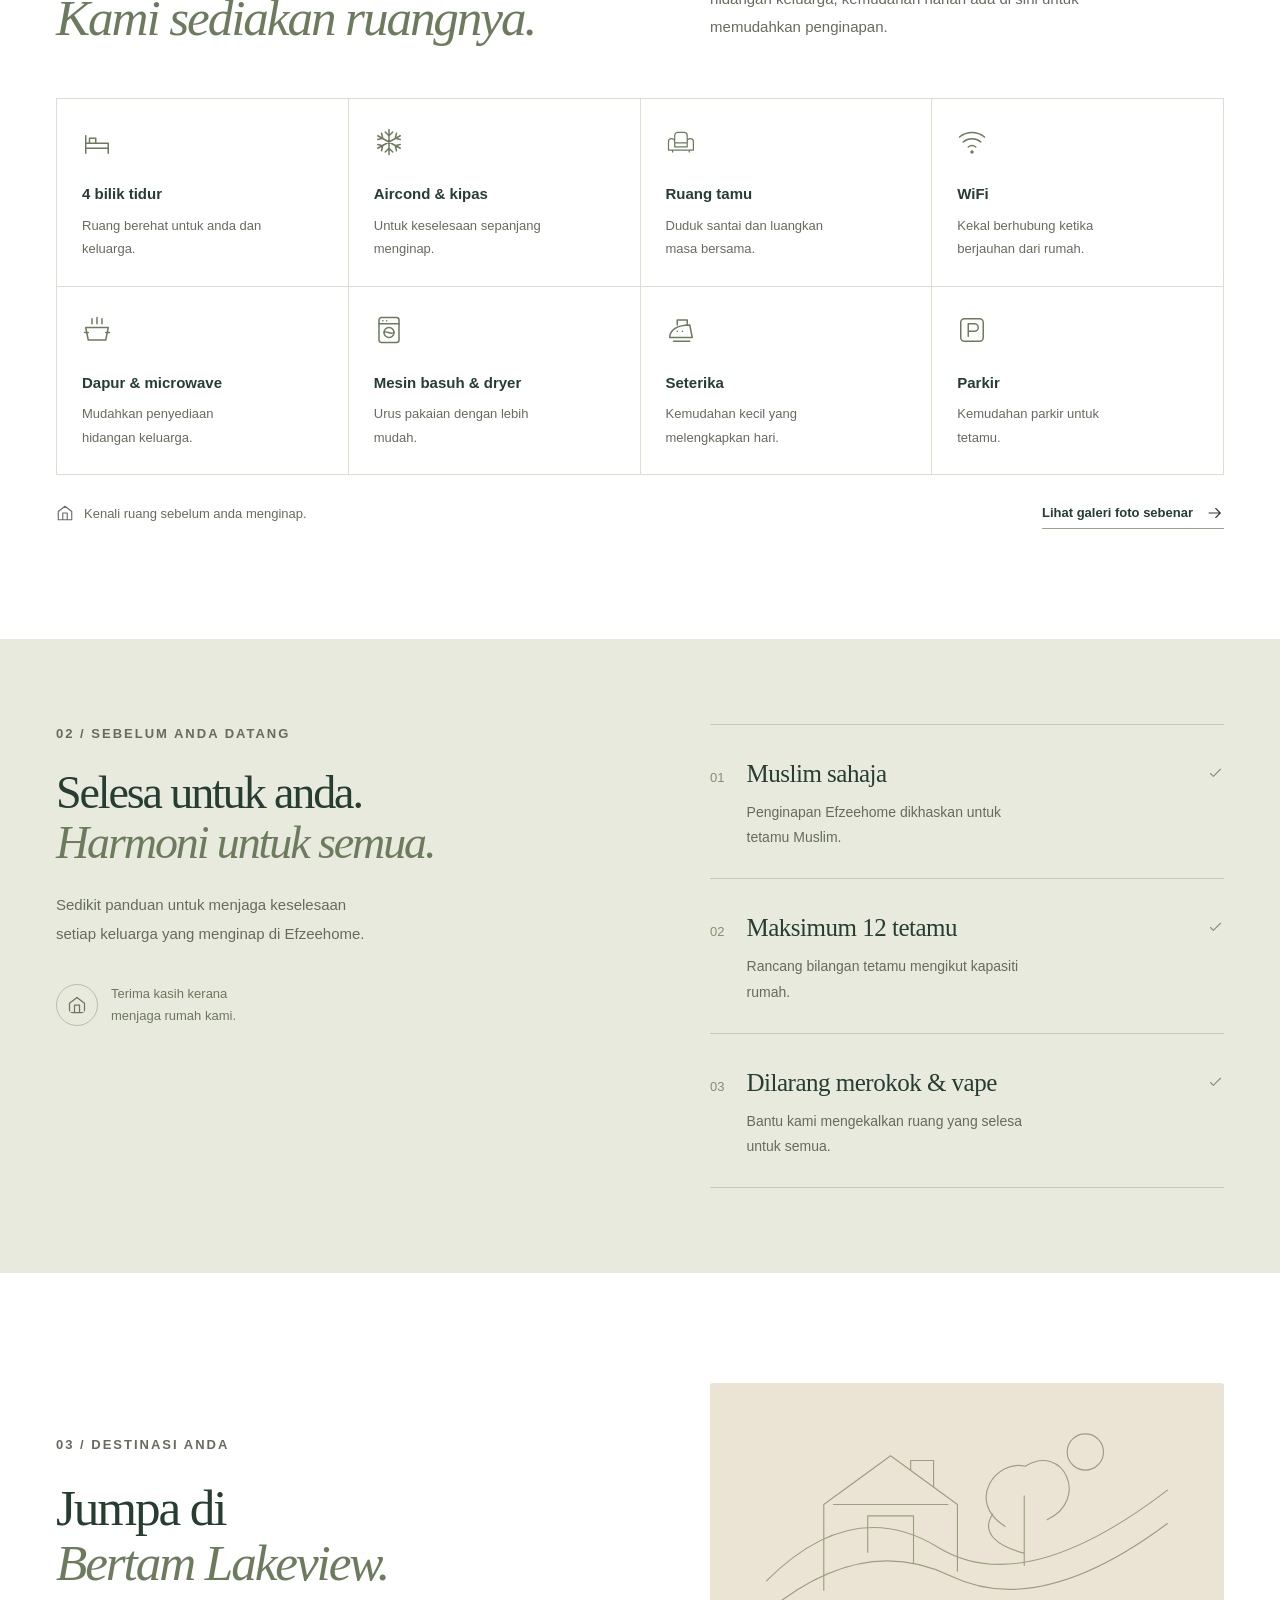
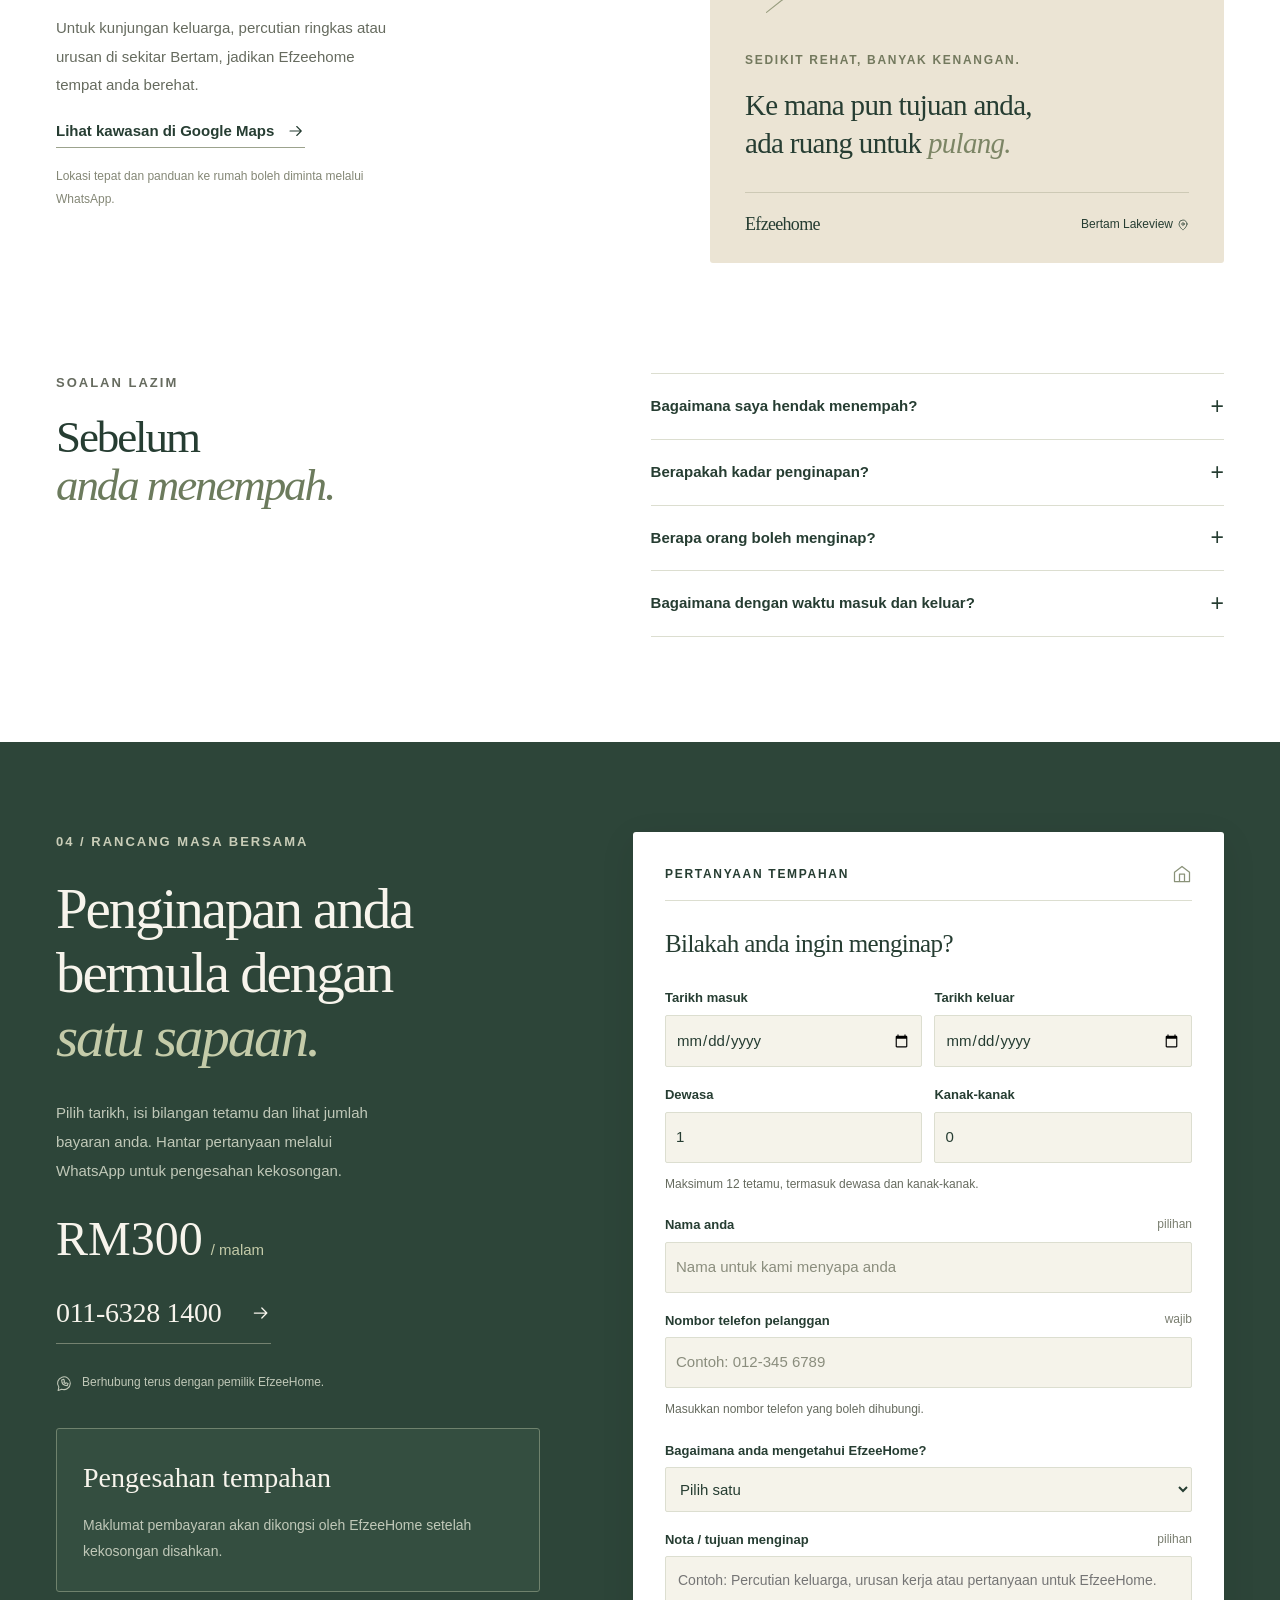
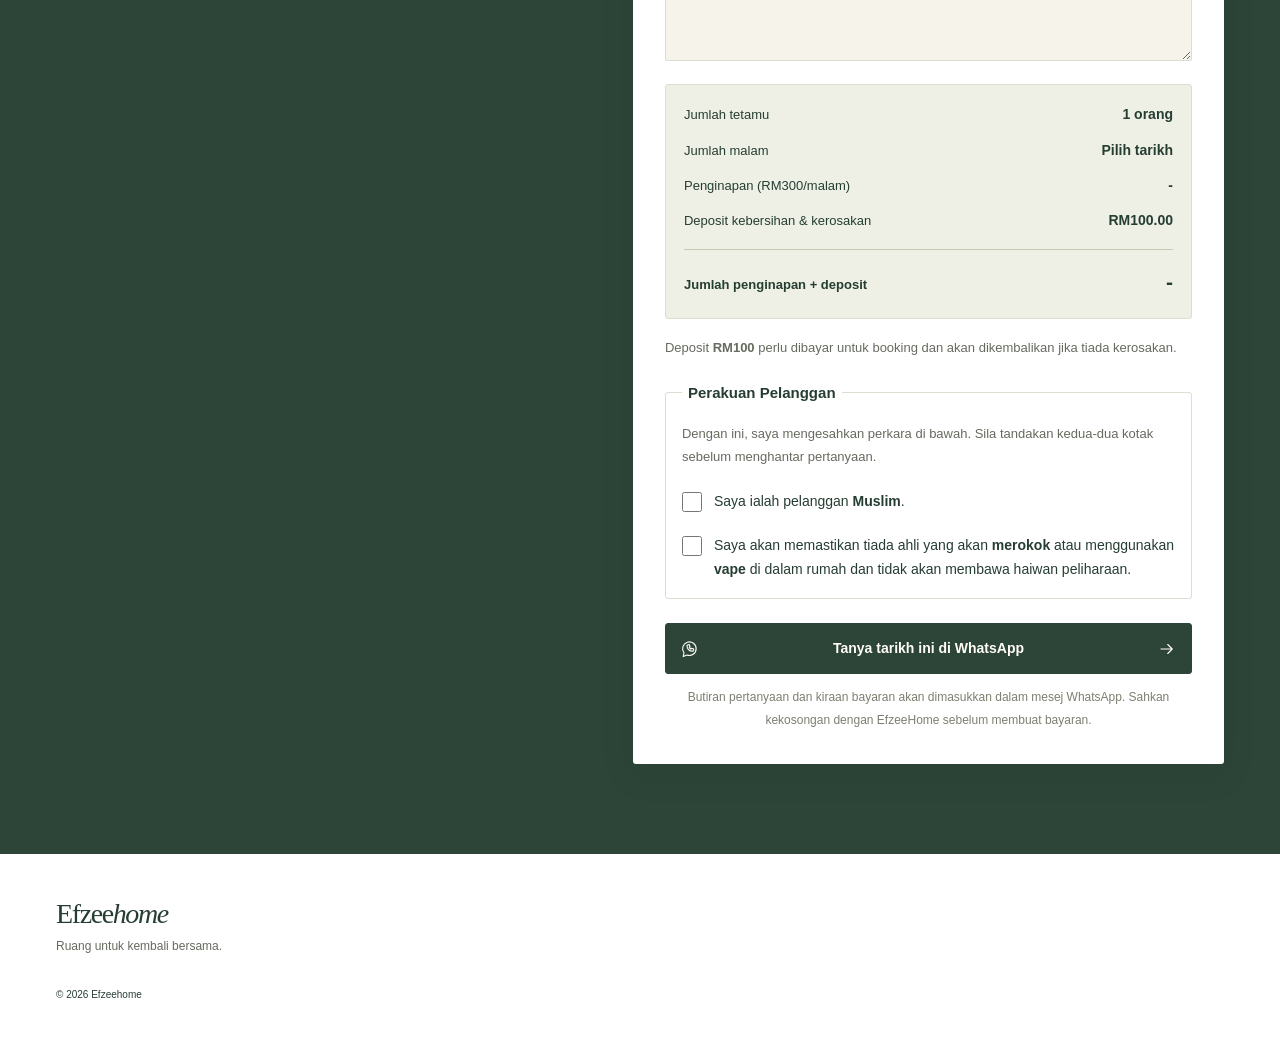
==== commit bb72dbdb: "modify footer" ====
--- a/index.html
+++ b/index.html
@@ -185,7 +185,7 @@
   </div>
 </dialog>
 
-<footer class="site-footer section-wrap"><div><a class="brand footer-brand" href="#">Efzee<span class="brand-light">home</span></a><p>Ruang untuk kembali bersama.</p></div><div class="footer-center"><span>Bertam Lakeview</span><span>Muslim sahaja · Maksimum 12 tetamu</span></div><div class="footer-contact"><a href="EfzeeHome_Pengurusan_02.html">© <span id="copyright-year">2026</span> Efzeehome</a></span></div></footer>
+<footer class="site-footer section-wrap"><div><a class="brand footer-brand" href="#">Efzee<span class="brand-light">home</span></a><p>Ruang untuk kembali bersama.</p><br/><a href="EfzeeHome_Pengurusan_02.html" style="font-size: 10px;">© <span id="copyright-year">2026</span> Efzeehome</a></div><div class="footer-center"></div><div class="footer-contact"></span></div></footer>
 <a class="mobile-booking button" href="#tempahan">Semak tarikh penginapan <svg class="icon" aria-hidden="true"><use href="#i-arrow"/></svg></a>
 </body>
 </html>
